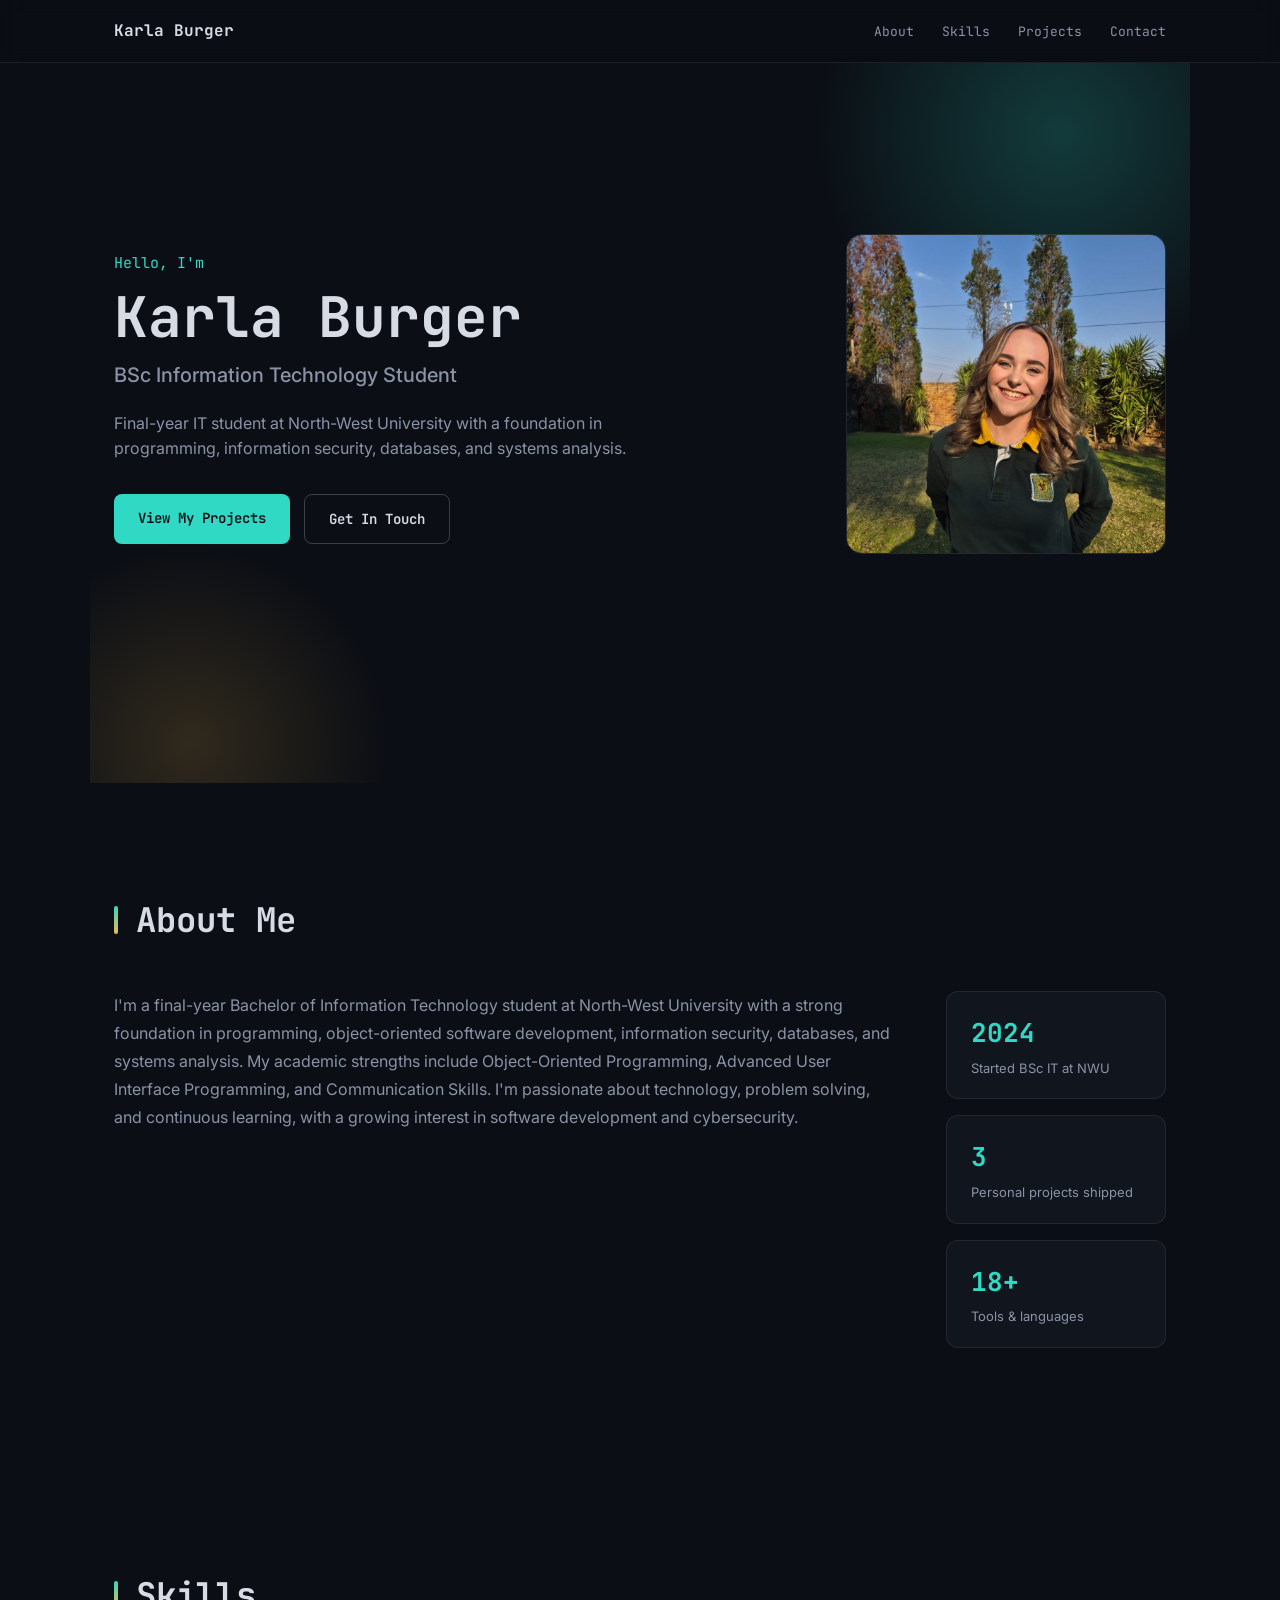
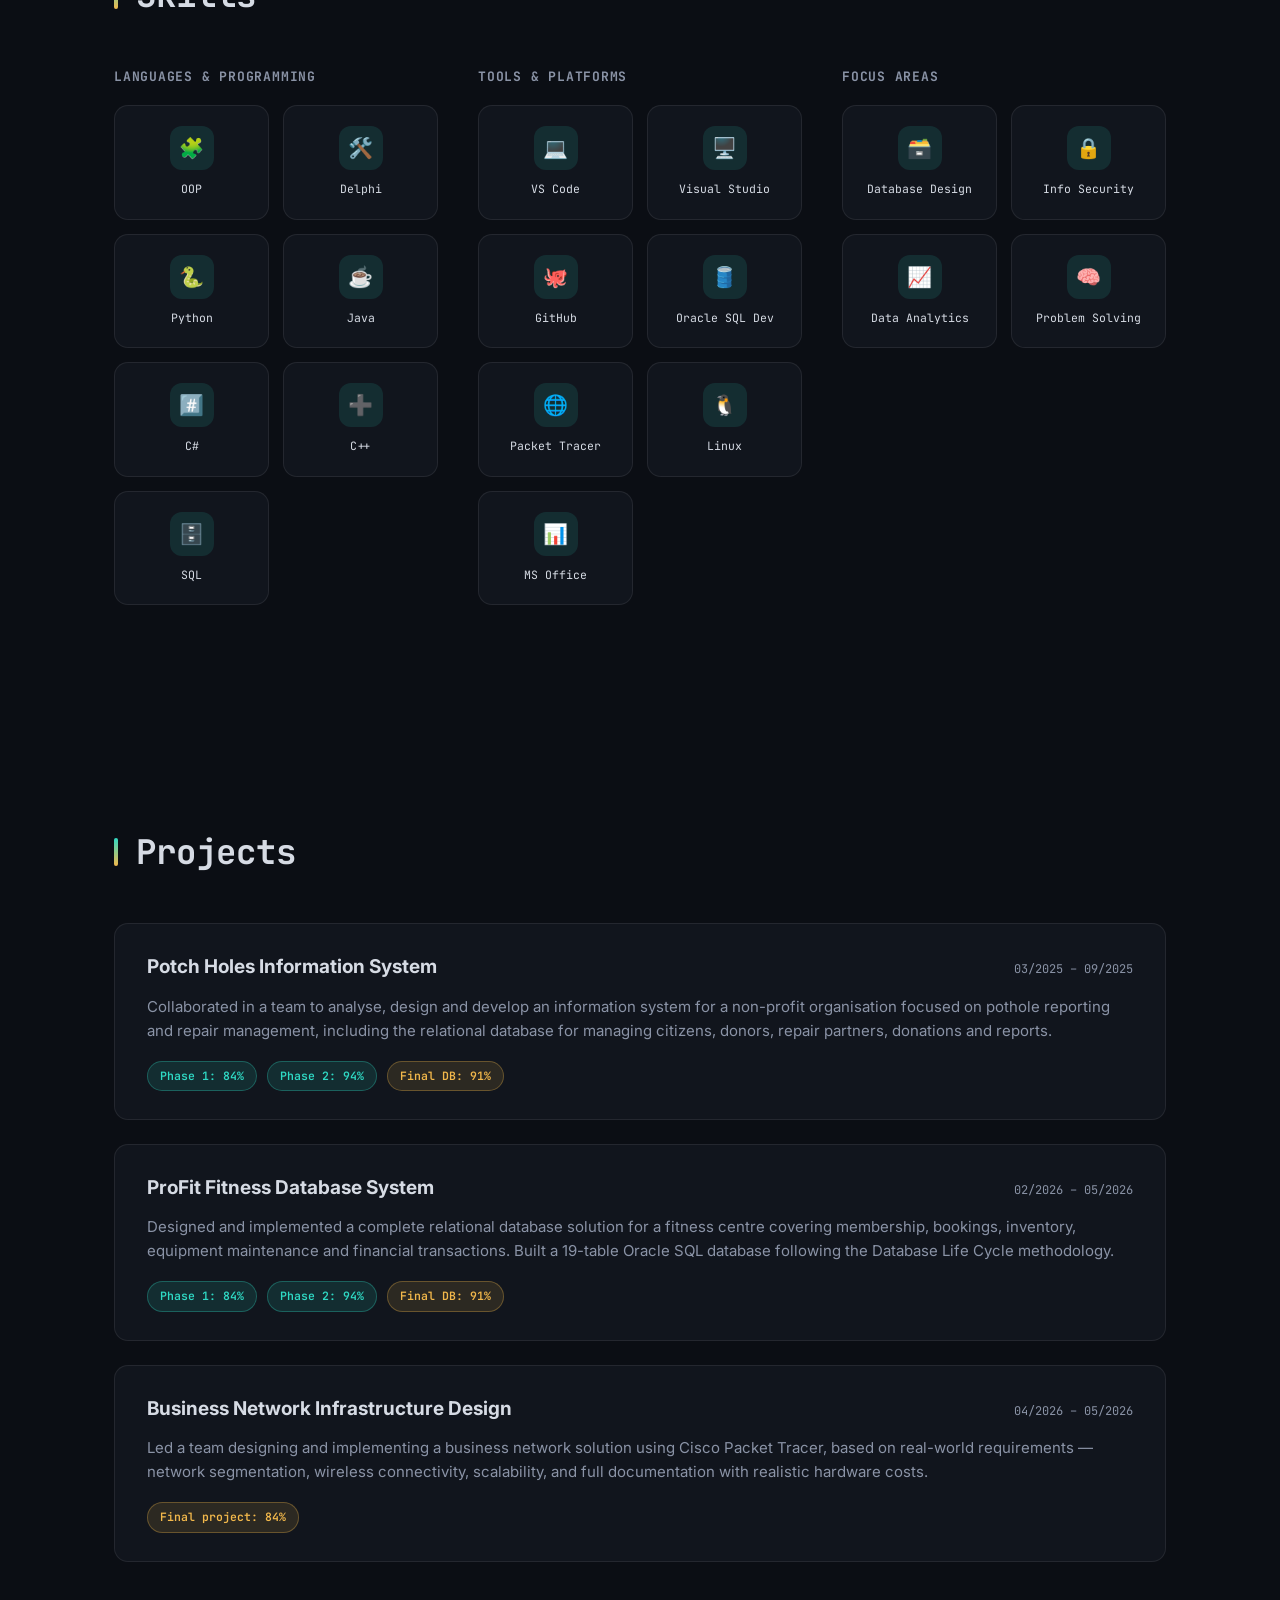
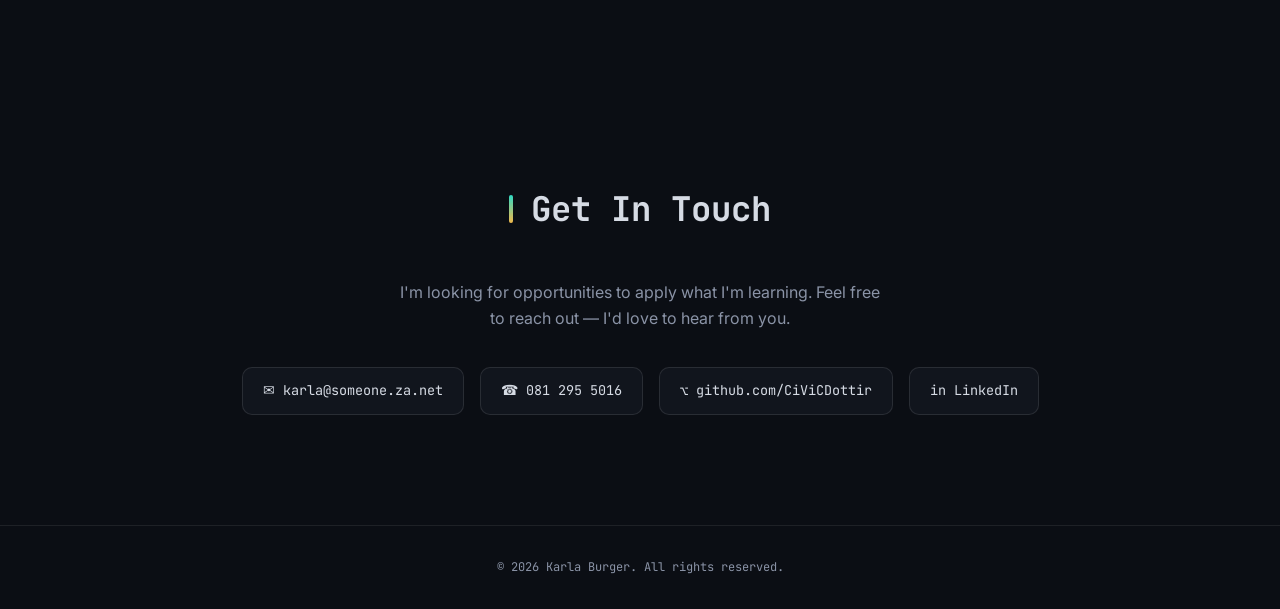
==== index.html @ d63e53da "Initial commit: portfolio structure, styling, and content" ====
<!DOCTYPE html>
<html lang="en">
<head>
  <meta charset="UTF-8">
  <meta name="viewport" content="width=device-width, initial-scale=1.0">
  <title>Karla Burger — Portfolio</title>
  <link rel="stylesheet" href="style.css">
</head>
<body>

  <header>
  <nav>
    <div class="logo">Karla Burger</div>
    <ul class="nav-links">
      <li><a href="#about">About</a></li>
      <li><a href="#skills">Skills</a></li>
      <li><a href="#projects">Projects</a></li>
      <li><a href="#contact">Contact</a></li>
    </ul>
  </nav>
</header>
<section id="hero">
  <div class="hero-content">
    <p class="greeting">Hello, I'm</p>
    <h1>Karla Burger</h1>
    <h2>BSc Information Technology Student</h2>
    <p class="hero-bio">
      Final-year IT student at North-West University with a foundation in
      programming, information security, databases, and systems analysis.
    </p>
    <div class="hero-buttons">
      <a href="#projects" class="btn btn-primary">View My Projects</a>
      <a href="#contact" class="btn btn-secondary">Get In Touch</a>
    </div>
  </div>
  <div class="hero-image">
    <img src="assets/karla.jpg" alt="Portrait of Karla Burger">
  </div>
</section>

<section id="about">
  <h2 class="section-title reveal">About Me</h2>

  <div class="about-content reveal">
    <p class="about-text">
      I'm a final-year Bachelor of Information Technology student at
      North-West University with a strong foundation in programming,
      object-oriented software development, information security,
      databases, and systems analysis. My academic strengths include
      Object-Oriented Programming, Advanced User Interface Programming,
      and Communication Skills. I'm passionate about technology,
      problem solving, and continuous learning, with a growing interest
      in software development and cybersecurity.
    </p>

    <div class="about-stats">
      <div class="stat-card">
        <h3>2024</h3>
        <p>Started BSc IT at NWU</p>
      </div>
      <div class="stat-card">
        <h3>3</h3>
        <p>Personal projects shipped</p>
      </div>
      <div class="stat-card">
        <h3>18+</h3>
        <p>Tools &amp; languages</p>
      </div>
    </div>
  </div>
</section>

<section id="skills">
  <h2 class="section-title reveal">Skills</h2>

  <div class="skills-grid reveal">
    <div class="skill-category">
      <h3>Languages &amp; Programming</h3>
      <ul class="skill-list">
        <li class="skill-item"><span class="skill-icon">🧩</span><span class="skill-name">OOP</span></li>
        <li class="skill-item"><span class="skill-icon">🛠️</span><span class="skill-name">Delphi</span></li>
        <li class="skill-item"><span class="skill-icon">🐍</span><span class="skill-name">Python</span></li>
        <li class="skill-item"><span class="skill-icon">☕</span><span class="skill-name">Java</span></li>
        <li class="skill-item"><span class="skill-icon">#️⃣</span><span class="skill-name">C#</span></li>
        <li class="skill-item"><span class="skill-icon">➕</span><span class="skill-name">C++</span></li>
        <li class="skill-item"><span class="skill-icon">🗄️</span><span class="skill-name">SQL</span></li>
      </ul>
    </div>

    <div class="skill-category">
      <h3>Tools &amp; Platforms</h3>
      <ul class="skill-list">
        <li class="skill-item"><span class="skill-icon">💻</span><span class="skill-name">VS Code</span></li>
        <li class="skill-item"><span class="skill-icon">🖥️</span><span class="skill-name">Visual Studio</span></li>
        <li class="skill-item"><span class="skill-icon">🐙</span><span class="skill-name">GitHub</span></li>
        <li class="skill-item"><span class="skill-icon">🛢️</span><span class="skill-name">Oracle SQL Dev</span></li>
        <li class="skill-item"><span class="skill-icon">🌐</span><span class="skill-name">Packet Tracer</span></li>
        <li class="skill-item"><span class="skill-icon">🐧</span><span class="skill-name">Linux</span></li>
        <li class="skill-item"><span class="skill-icon">📊</span><span class="skill-name">MS Office</span></li>
      </ul>
    </div>

    <div class="skill-category">
      <h3>Focus Areas</h3>
      <ul class="skill-list">
        <li class="skill-item"><span class="skill-icon">🗃️</span><span class="skill-name">Database Design</span></li>
        <li class="skill-item"><span class="skill-icon">🔒</span><span class="skill-name">Info Security</span></li>
        <li class="skill-item"><span class="skill-icon">📈</span><span class="skill-name">Data Analytics</span></li>
        <li class="skill-item"><span class="skill-icon">🧠</span><span class="skill-name">Problem Solving</span></li>
      </ul>
    </div>
  </div>
</section>

<section id="projects">
  <h2 class="section-title reveal">Projects</h2>

  <div class="projects-grid">

    <div class="project-card reveal">
      <div class="project-header">
        <h3>Potch Holes Information System</h3>
        <span class="project-dates">03/2025 – 09/2025</span>
      </div>
      <p class="project-desc">
        Collaborated in a team to analyse, design and develop an information
        system for a non-profit organisation focused on pothole reporting
        and repair management, including the relational database for
        managing citizens, donors, repair partners, donations and reports.
      </p>
      <div class="project-badges">
        <span class="badge">Phase 1: 84%</span>
        <span class="badge">Phase 2: 94%</span>
        <span class="badge badge-highlight">Final DB: 91%</span>
      </div>
    </div>

    <div class="project-card reveal">
      <div class="project-header">
        <h3>ProFit Fitness Database System</h3>
        <span class="project-dates">02/2026 – 05/2026</span>
      </div>
      <p class="project-desc">
        Designed and implemented a complete relational database solution
        for a fitness centre covering membership, bookings, inventory,
        equipment maintenance and financial transactions. Built a 19-table
        Oracle SQL database following the Database Life Cycle methodology.
      </p>
      <div class="project-badges">
        <span class="badge">Phase 1: 84%</span>
        <span class="badge">Phase 2: 94%</span>
        <span class="badge badge-highlight">Final DB: 91%</span>
      </div>
    </div>

    <div class="project-card reveal">
      <div class="project-header">
        <h3>Business Network Infrastructure Design</h3>
        <span class="project-dates">04/2026 – 05/2026</span>
      </div>
      <p class="project-desc">
        Led a team designing and implementing a business network solution
        using Cisco Packet Tracer, based on real-world requirements —
        network segmentation, wireless connectivity, scalability, and
        full documentation with realistic hardware costs.
      </p>
      <div class="project-badges">
        <span class="badge badge-highlight">Final project: 84%</span>
      </div>
    </div>

  </div>
</section>

<section id="contact">
  <h2 class="section-title reveal">Get In Touch</h2>

  <p class="contact-intro">
    I'm looking for opportunities to apply what I'm learning. Feel free to
    reach out — I'd love to hear from you.
  </p>

<div class="contact-links reveal">
  <a href="mailto:karla@someone.za.net" class="contact-link">
    ✉ karla@someone.za.net
  </a>
  <a href="tel:0812955016" class="contact-link">
    ☎ 081 295 5016
  </a>
  <a href="https://github.com/CiViCDottir" target="_blank" rel="noopener" class="contact-link">
    ⌥ github.com/CiViCDottir
  </a>
  <a href="https://www.linkedin.com/in/karla-l-burger" target="_blank" rel="noopener" class="contact-link">
    in LinkedIn
  </a>
</div>
</section>

<footer>
  <p>&copy; 2026 Karla Burger. All rights reserved.</p>
</footer>

<script src="script.js"></script>

</body>
</html>
---- style.css ----
/* ---- Google Fonts ---- */
@import url('https://fonts.googleapis.com/css2?family=JetBrains+Mono:wght@400;500;600;700&family=Inter:wght@400;500;600;700&display=swap');

/* ---- Reset ---- */
* {
  margin: 0;
  padding: 0;
  box-sizing: border-box;
}

/* ---- Design tokens (colors, fonts, spacing) ---- */
:root {
  --bg: #0B0E14;
  --bg-panel: #11151D;
  --text: #D6DBE4;
  --text-dim: #8A93A6;
  --teal: #2FD9C4;
  --amber: #F2B84B;

  --font-body: 'Inter', sans-serif;
  --font-mono: 'JetBrains Mono', monospace;

  --max-width: 1100px;
}

/* ---- Base ---- */
body {
  background: var(--bg);
  color: var(--text);
  font-family: var(--font-body);
  line-height: 1.6;
}

section {
  max-width: var(--max-width);
  margin: 0 auto;
  padding: 110px 24px;
}

.section-title {
  font-family: var(--font-mono);
  font-size: 34px;
  margin-bottom: 44px;
  color: var(--text);
  position: relative;
  padding-left: 22px;
}

.section-title::before {
  content: "";
  position: absolute;
  left: 0;
  top: 50%;
  transform: translateY(-50%);
  width: 4px;
  height: 28px;
  background: linear-gradient(180deg, var(--teal), var(--amber));
  border-radius: 4px;
}

/* ---- Header / Nav ---- */
header {
  position: sticky;
  top: 0;
  z-index: 100;
  background: rgba(11, 14, 20, 0.85);
  backdrop-filter: blur(8px);
  border-bottom: 1px solid rgba(255, 255, 255, 0.08);
}

nav {
  max-width: var(--max-width);
  margin: 0 auto;
  padding: 18px 24px;
  display: flex;
  justify-content: space-between;
  align-items: center;
}

.logo {
  font-family: var(--font-mono);
  font-weight: 700;
  font-size: 16px;
  color: var(--text);
}

.nav-links {
  display: flex;
  gap: 28px;
  list-style: none;
}

.nav-links a {
  font-family: var(--font-mono);
  font-size: 13px;
  text-decoration: none;
  color: var(--text-dim);
  transition: color 0.2s ease;
}

.nav-links a:hover {
  color: var(--teal);
}

/* ---- Hero ---- */
#hero {
  display: flex;
  align-items: center;
  justify-content: space-between;
  gap: 48px;
  min-height: 80vh;
  padding-top: 60px;
  position: relative;
  overflow: hidden;
}

#hero::before {
  content: "";
  position: absolute;
  width: 500px;
  height: 500px;
  background: radial-gradient(circle, rgba(47, 217, 196, 0.22), transparent 70%);
  top: -180px;
  right: -120px;
  z-index: 0;
  pointer-events: none;
}

#hero::after {
  content: "";
  position: absolute;
  width: 400px;
  height: 400px;
  background: radial-gradient(circle, rgba(242, 184, 75, 0.16), transparent 70%);
  bottom: -160px;
  left: -100px;
  z-index: 0;
  pointer-events: none;
}

.hero-content,
.hero-image {
  position: relative;
  z-index: 1;
}

.hero-content {
  flex: 1;
  max-width: 560px;
}

.greeting {
  font-family: var(--font-mono);
  color: var(--teal);
  font-size: 15px;
  margin-bottom: 12px;
}

#hero h1 {
  font-family: var(--font-mono);
  font-size: clamp(36px, 5vw, 56px);
  font-weight: 700;
  color: var(--text);
  line-height: 1.1;
  margin-bottom: 10px;
}

#hero h2 {
  font-size: 20px;
  font-weight: 500;
  color: var(--text-dim);
  margin-bottom: 20px;
}

.hero-bio {
  color: var(--text-dim);
  margin-bottom: 32px;
  font-size: 16px;
}

.hero-buttons {
  display: flex;
  gap: 14px;
  flex-wrap: wrap;
}

.btn {
  font-family: var(--font-mono);
  font-size: 14px;
  font-weight: 600;
  text-decoration: none;
  padding: 13px 24px;
  border-radius: 8px;
  transition: transform 0.2s ease, box-shadow 0.2s ease;
  display: inline-block;
}

.btn-primary {
  background: var(--teal);
  color: var(--bg);
}

.btn-primary:hover {
  transform: translateY(-3px);
  box-shadow: 0 10px 24px rgba(47, 217, 196, 0.35);
}

.btn-secondary {
  background: transparent;
  color: var(--text);
  border: 1px solid rgba(255, 255, 255, 0.2);
}

.btn-secondary:hover {
  transform: translateY(-3px);
  border-color: var(--teal);
  color: var(--teal);
}

.hero-image {
  flex-shrink: 0;
}

.hero-image img {
  width: 320px;
  height: 320px;
  object-fit: cover;
  border-radius: 16px;
  border: 1px solid rgba(255, 255, 255, 0.1);
}

/* ---- About ---- */
.about-content {
  display: flex;
  gap: 56px;
  align-items: flex-start;
  flex-wrap: wrap;
}

.about-text {
  flex: 1;
  min-width: 280px;
  color: var(--text-dim);
  font-size: 16px;
  line-height: 1.75;
}

.about-stats {
  display: flex;
  flex-direction: column;
  gap: 16px;
  min-width: 220px;
}

.stat-card {
  background: var(--bg-panel);
  border: 1px solid rgba(255, 255, 255, 0.08);
  border-radius: 12px;
  padding: 20px 24px;
  transition: border-color 0.2s ease, transform 0.2s ease;
}

.stat-card:hover {
  border-color: var(--teal);
  transform: translateY(-2px);
}

.stat-card h3 {
  font-family: var(--font-mono);
  font-size: 26px;
  color: var(--teal);
  margin-bottom: 4px;
}

.stat-card p {
  font-size: 13px;
  color: var(--text-dim);
}

/* ---- Skills ---- */
.skills-grid {
  display: grid;
  grid-template-columns: repeat(3, 1fr);
  gap: 40px;
}

.skill-category h3 {
  font-family: var(--font-mono);
  font-size: 13px;
  text-transform: uppercase;
  letter-spacing: 0.06em;
  color: var(--text-dim);
  margin-bottom: 18px;
}

.skill-list {
  list-style: none;
  display: grid;
  grid-template-columns: repeat(auto-fill, minmax(100px, 1fr));
  gap: 14px;
}

.skill-item {
  display: flex;
  flex-direction: column;
  align-items: center;
  gap: 10px;
  background: var(--bg-panel);
  border: 1px solid rgba(255, 255, 255, 0.08);
  border-radius: 14px;
  padding: 20px 10px;
  text-align: center;
  transition: transform 0.2s ease, border-color 0.2s ease, box-shadow 0.2s ease;
}

.skill-item:hover {
  transform: translateY(-4px);
  border-color: var(--teal);
  box-shadow: 0 14px 30px -14px rgba(47, 217, 196, 0.35);
}

.skill-icon {
  width: 44px;
  height: 44px;
  border-radius: 12px;
  display: flex;
  align-items: center;
  justify-content: center;
  font-size: 20px;
  background: rgba(47, 217, 196, 0.12);
}

.skill-name {
  font-family: var(--font-mono);
  font-size: 11.5px;
  color: var(--text);
}

/* ---- Projects ---- */
.projects-grid {
  display: flex;
  flex-direction: column;
  gap: 24px;
}

.project-card {
  background: var(--bg-panel);
  border: 1px solid rgba(255, 255, 255, 0.08);
  border-radius: 14px;
  padding: 28px 32px;
  transition: border-color 0.2s ease, transform 0.2s ease;
}

.project-card:hover {
  border-color: var(--teal);
  transform: translateY(-3px);
}

.project-header {
  display: flex;
  justify-content: space-between;
  align-items: baseline;
  flex-wrap: wrap;
  gap: 8px;
  margin-bottom: 12px;
}

.project-header h3 {
  font-size: 19px;
  color: var(--text);
}

.project-dates {
  font-family: var(--font-mono);
  font-size: 12px;
  color: var(--text-dim);
}

.project-desc {
  color: var(--text-dim);
  font-size: 15px;
  margin-bottom: 18px;
}

.project-badges {
  display: flex;
  gap: 10px;
  flex-wrap: wrap;
}

.badge {
  font-family: var(--font-mono);
  font-size: 11.5px;
  font-weight: 600;
  padding: 5px 12px;
  border-radius: 20px;
  background: rgba(47, 217, 196, 0.12);
  color: var(--teal);
  border: 1px solid rgba(47, 217, 196, 0.3);
}

.badge-highlight {
  background: rgba(242, 184, 75, 0.12);
  color: var(--amber);
  border-color: rgba(242, 184, 75, 0.3);
}

/* ---- Contact ---- */
#contact {
  text-align: center;
}

#contact .section-title {
  display: inline-block;
}

.contact-intro {
  color: var(--text-dim);
  max-width: 480px;
  margin: 0 auto 36px;
  font-size: 16px;
}

.contact-links {
  display: flex;
  justify-content: center;
  gap: 16px;
  flex-wrap: wrap;
}

.contact-link {
  font-family: var(--font-mono);
  font-size: 13.5px;
  text-decoration: none;
  color: var(--text);
  background: var(--bg-panel);
  border: 1px solid rgba(255, 255, 255, 0.1);
  padding: 12px 20px;
  border-radius: 10px;
  transition: border-color 0.2s ease, transform 0.2s ease, color 0.2s ease;
}

.contact-link:hover {
  border-color: var(--teal);
  color: var(--teal);
  transform: translateY(-2px);
}

/* ---- Footer ---- */
footer {
  text-align: center;
  padding: 32px 24px;
  border-top: 1px solid rgba(255, 255, 255, 0.08);
  font-family: var(--font-mono);
  font-size: 12px;
  color: var(--text-dim);
}

/* ---- Scroll reveal ---- */
.reveal {
  opacity: 0;
  transform: translateY(24px);
  transition: opacity 0.6s ease, transform 0.6s ease;
}

.reveal.visible {
  opacity: 1;
  transform: translateY(0);
}

/* ---- Mobile responsiveness ---- */
@media (max-width: 768px) {

  nav {
    flex-direction: column;
    gap: 14px;
    padding: 16px;
  }

  .nav-links {
    gap: 18px;
  }

  #hero {
    flex-direction: column-reverse;
    text-align: center;
    min-height: auto;
    padding-top: 40px;
    padding-bottom: 40px;
  }

  .hero-content {
    max-width: 100%;
  }

  .hero-buttons {
    justify-content: center;
  }

  .hero-image img {
    width: 220px;
    height: 220px;
  }

  .about-content {
    flex-direction: column;
  }

  .about-stats {
    flex-direction: row;
    flex-wrap: wrap;
  }

  .stat-card {
    flex: 1;
    min-width: 140px;
  }

  .skills-grid {
    grid-template-columns: 1fr;
    gap: 28px;
  }

  .project-card {
    padding: 22px 20px;
  }

  section {
    padding: 56px 20px;
  }
}
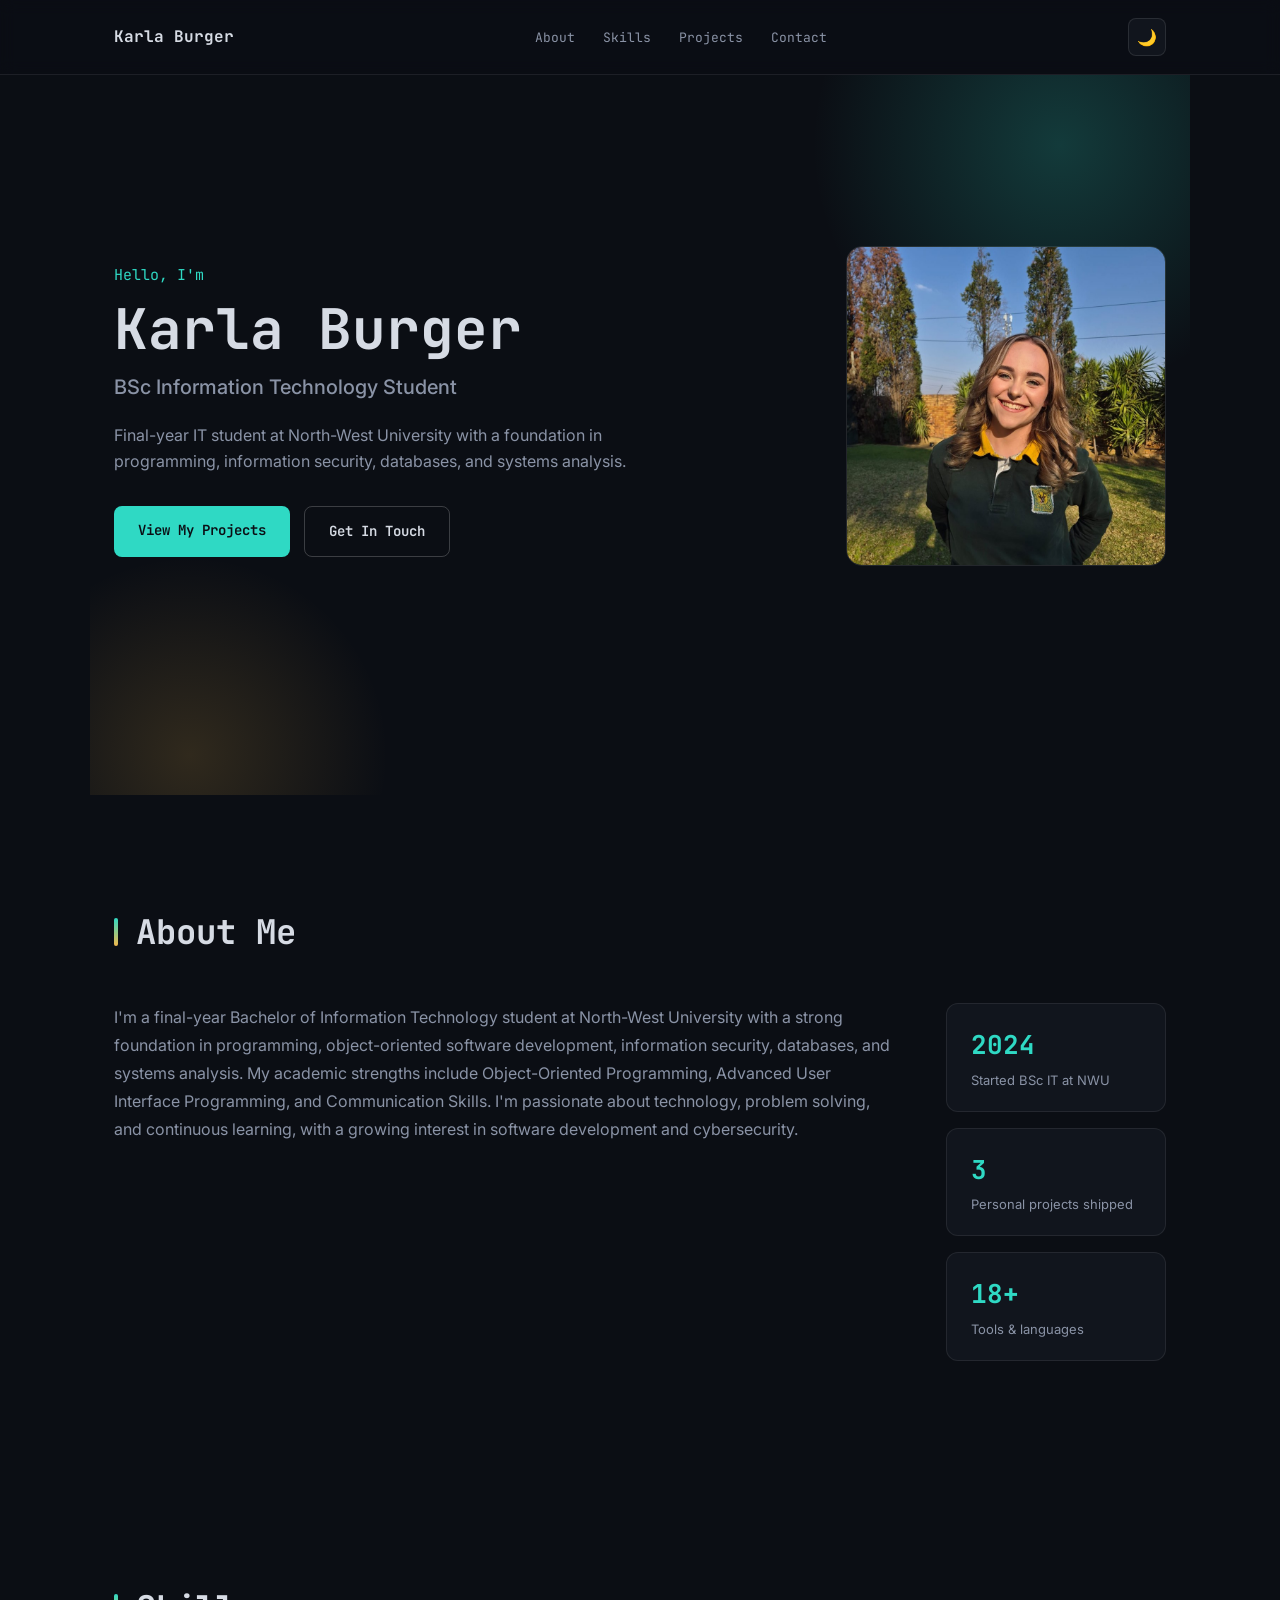
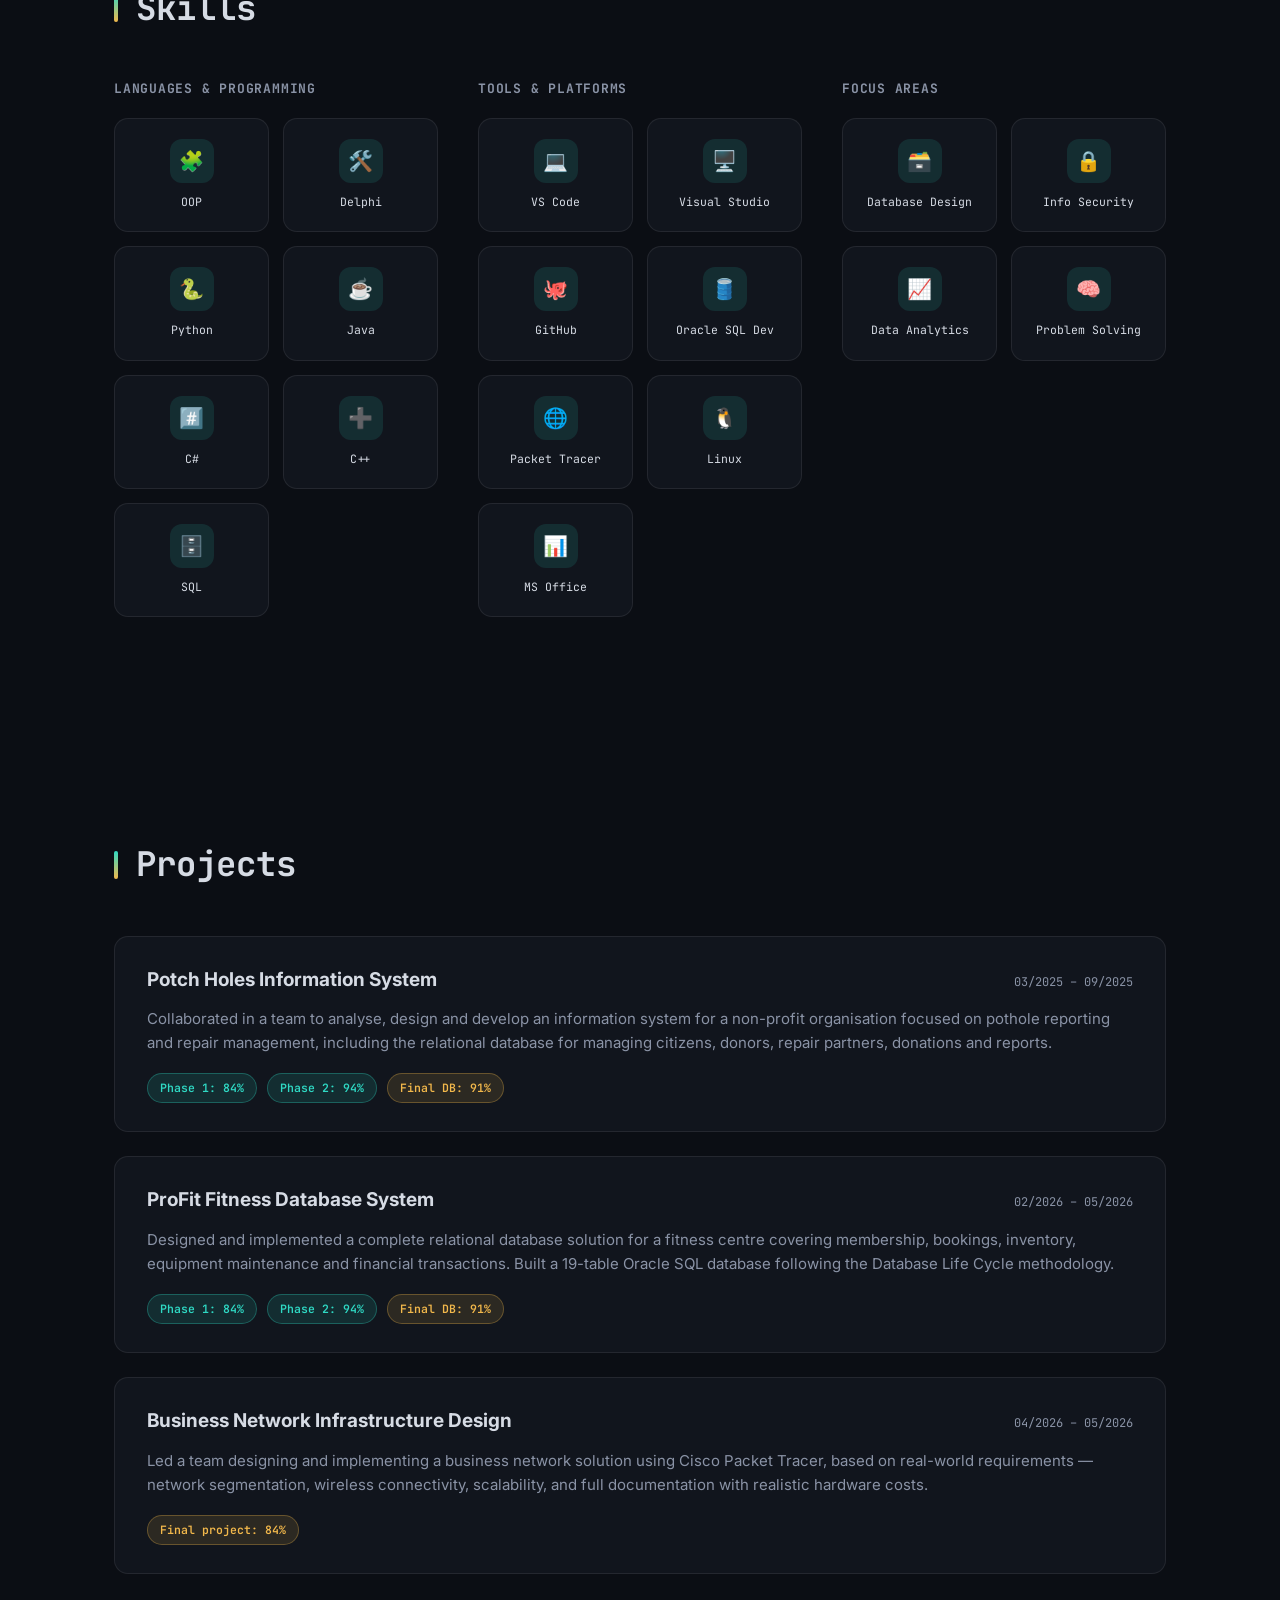
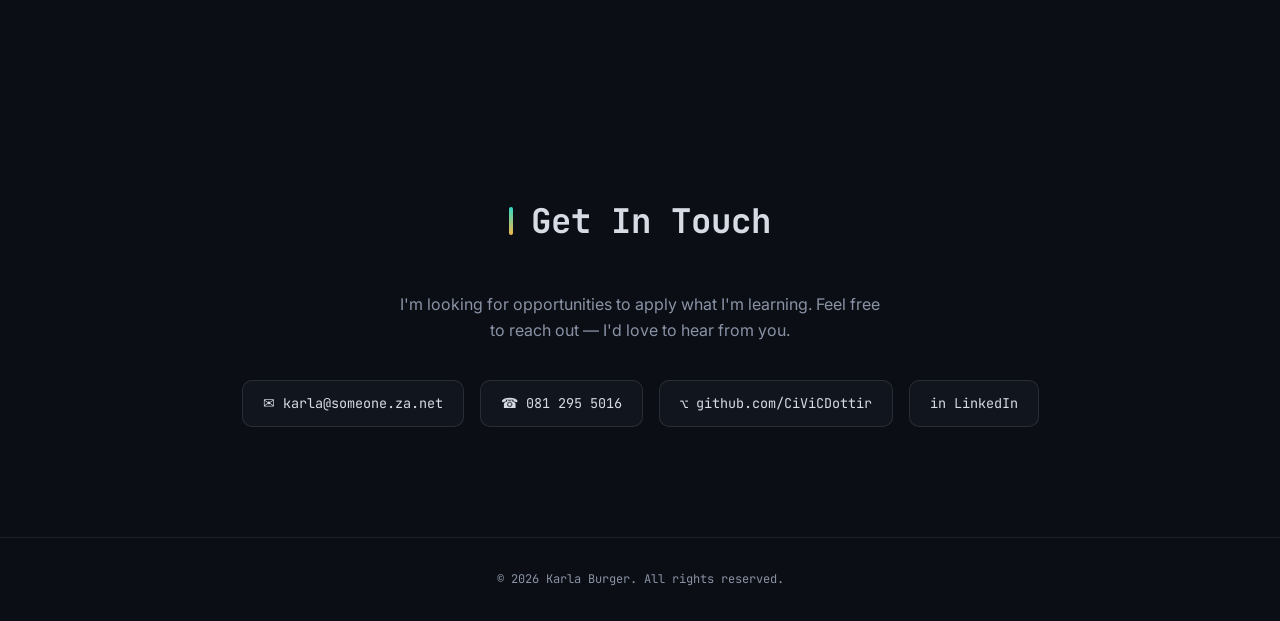
==== commit 47830551: "Add light/dark mode toggle" ====
--- a/index.html
+++ b/index.html
@@ -9,7 +9,7 @@
 <body>
 
   <header>
-  <nav>
+<nav>
     <div class="logo">Karla Burger</div>
     <ul class="nav-links">
       <li><a href="#about">About</a></li>
@@ -17,7 +17,9 @@
       <li><a href="#projects">Projects</a></li>
       <li><a href="#contact">Contact</a></li>
     </ul>
+    <button id="themeToggle" aria-label="Toggle light/dark mode">🌙</button>
   </nav>
+  
 </header>
 <section id="hero">
   <div class="hero-content">
--- a/style.css
+++ b/style.css
@@ -21,6 +21,15 @@
   --font-mono: 'JetBrains Mono', monospace;
 
   --max-width: 1100px;
+}
+
+[data-theme="light"] {
+  --bg: #FAFAF8;
+  --bg-panel: #F1F2EF;
+  --text: #10151C;
+  --text-dim: #5B6472;
+  --teal: #0E8C7F;
+  --amber: #B9791A;
 }
 
 /* ---- Base ---- */
@@ -102,6 +111,21 @@
   color: var(--teal);
 }
 
+#themeToggle {
+  background: var(--bg-panel);
+  border: 1px solid rgba(255, 255, 255, 0.1);
+  color: var(--text);
+  font-size: 16px;
+  width: 38px;
+  height: 38px;
+  border-radius: 8px;
+  cursor: pointer;
+  transition: border-color 0.2s ease, transform 0.2s ease;
+  display: flex;
+  align-items: center;
+  justify-content: center;
+}
+
 /* ---- Hero ---- */
 #hero {
   display: flex;
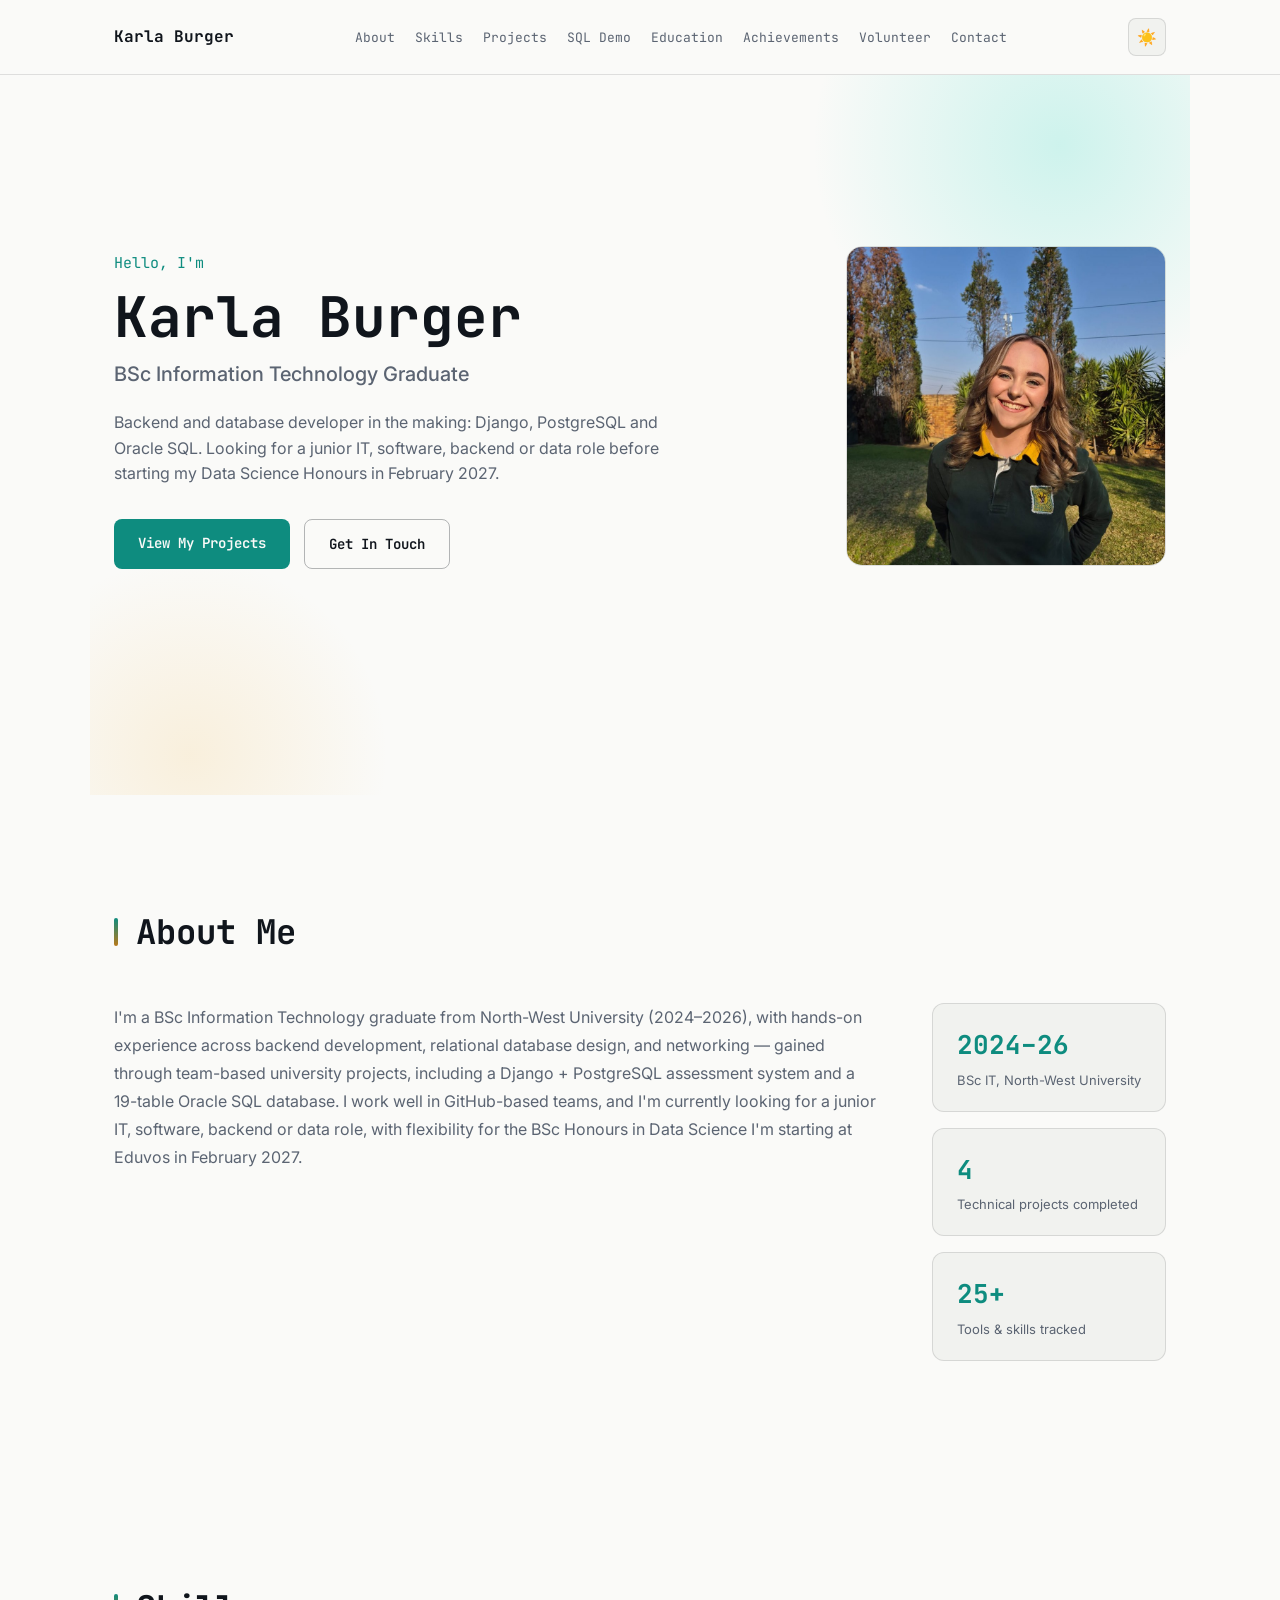
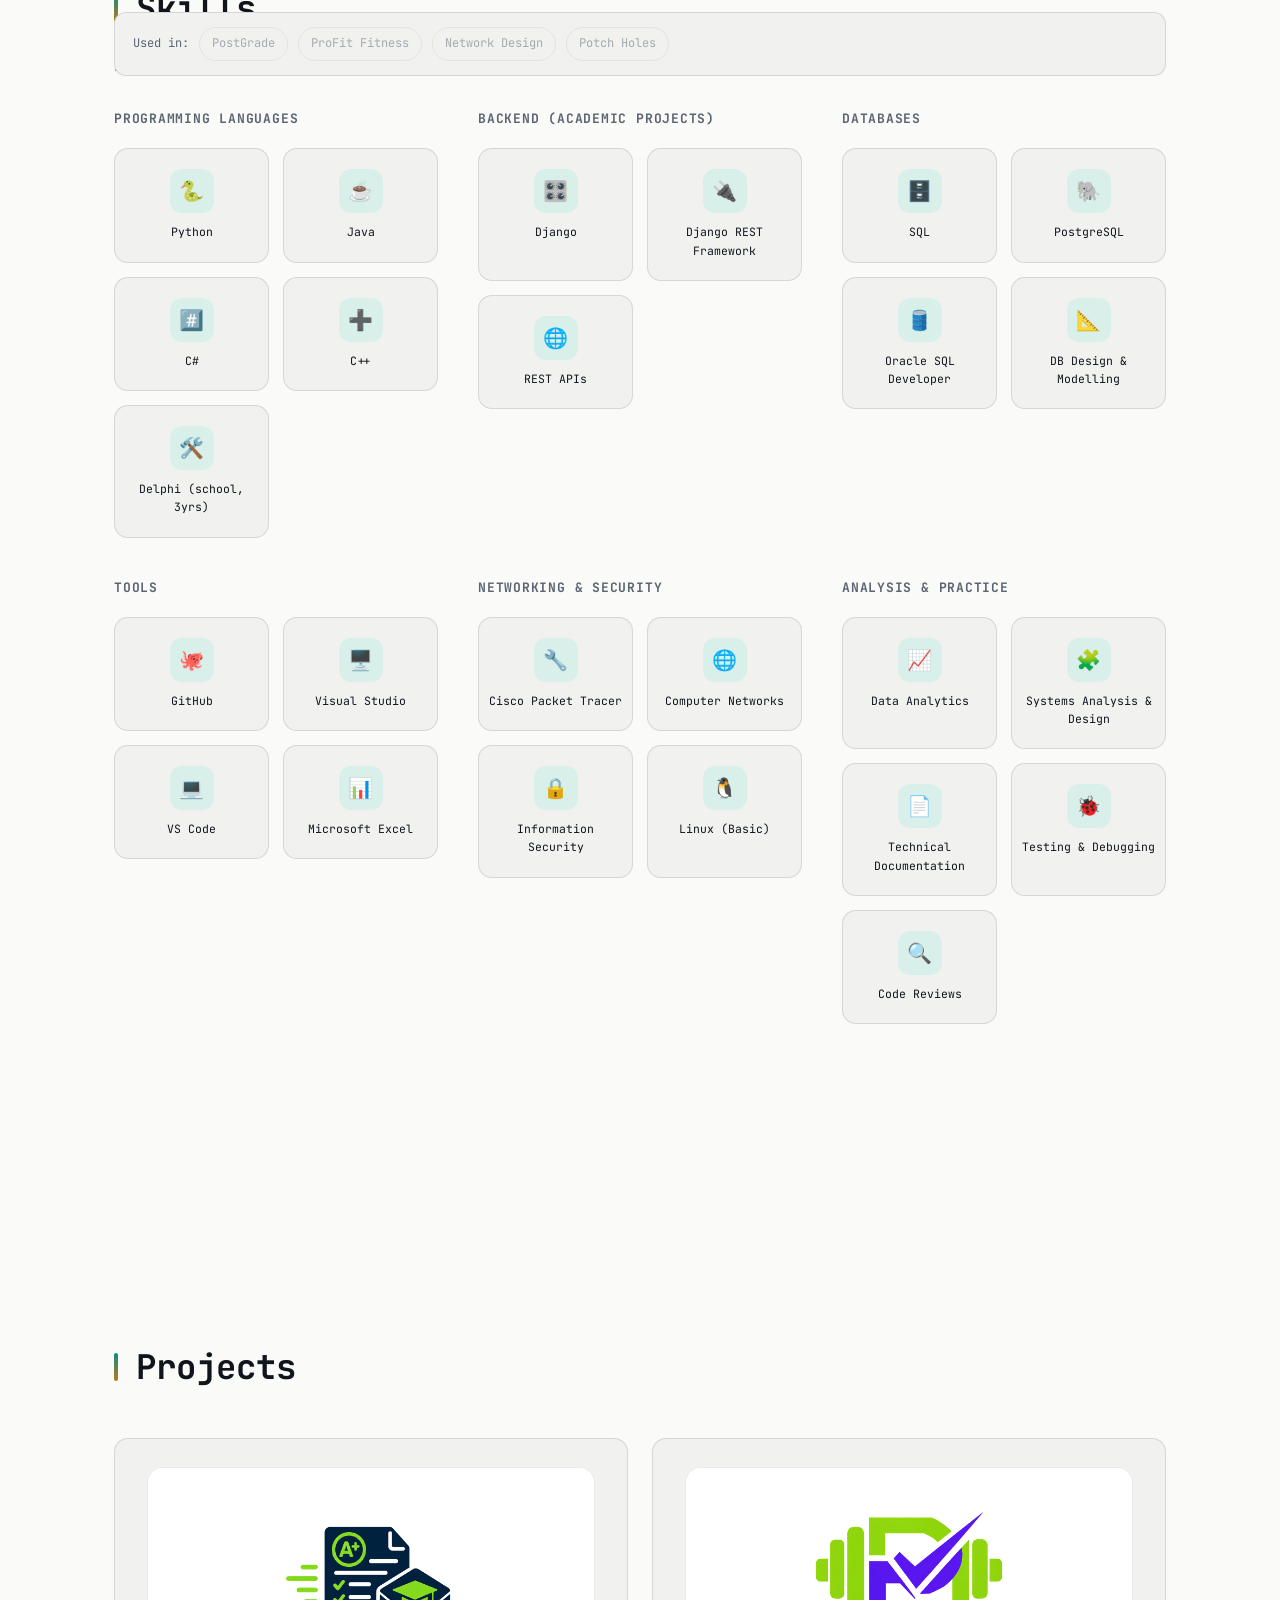
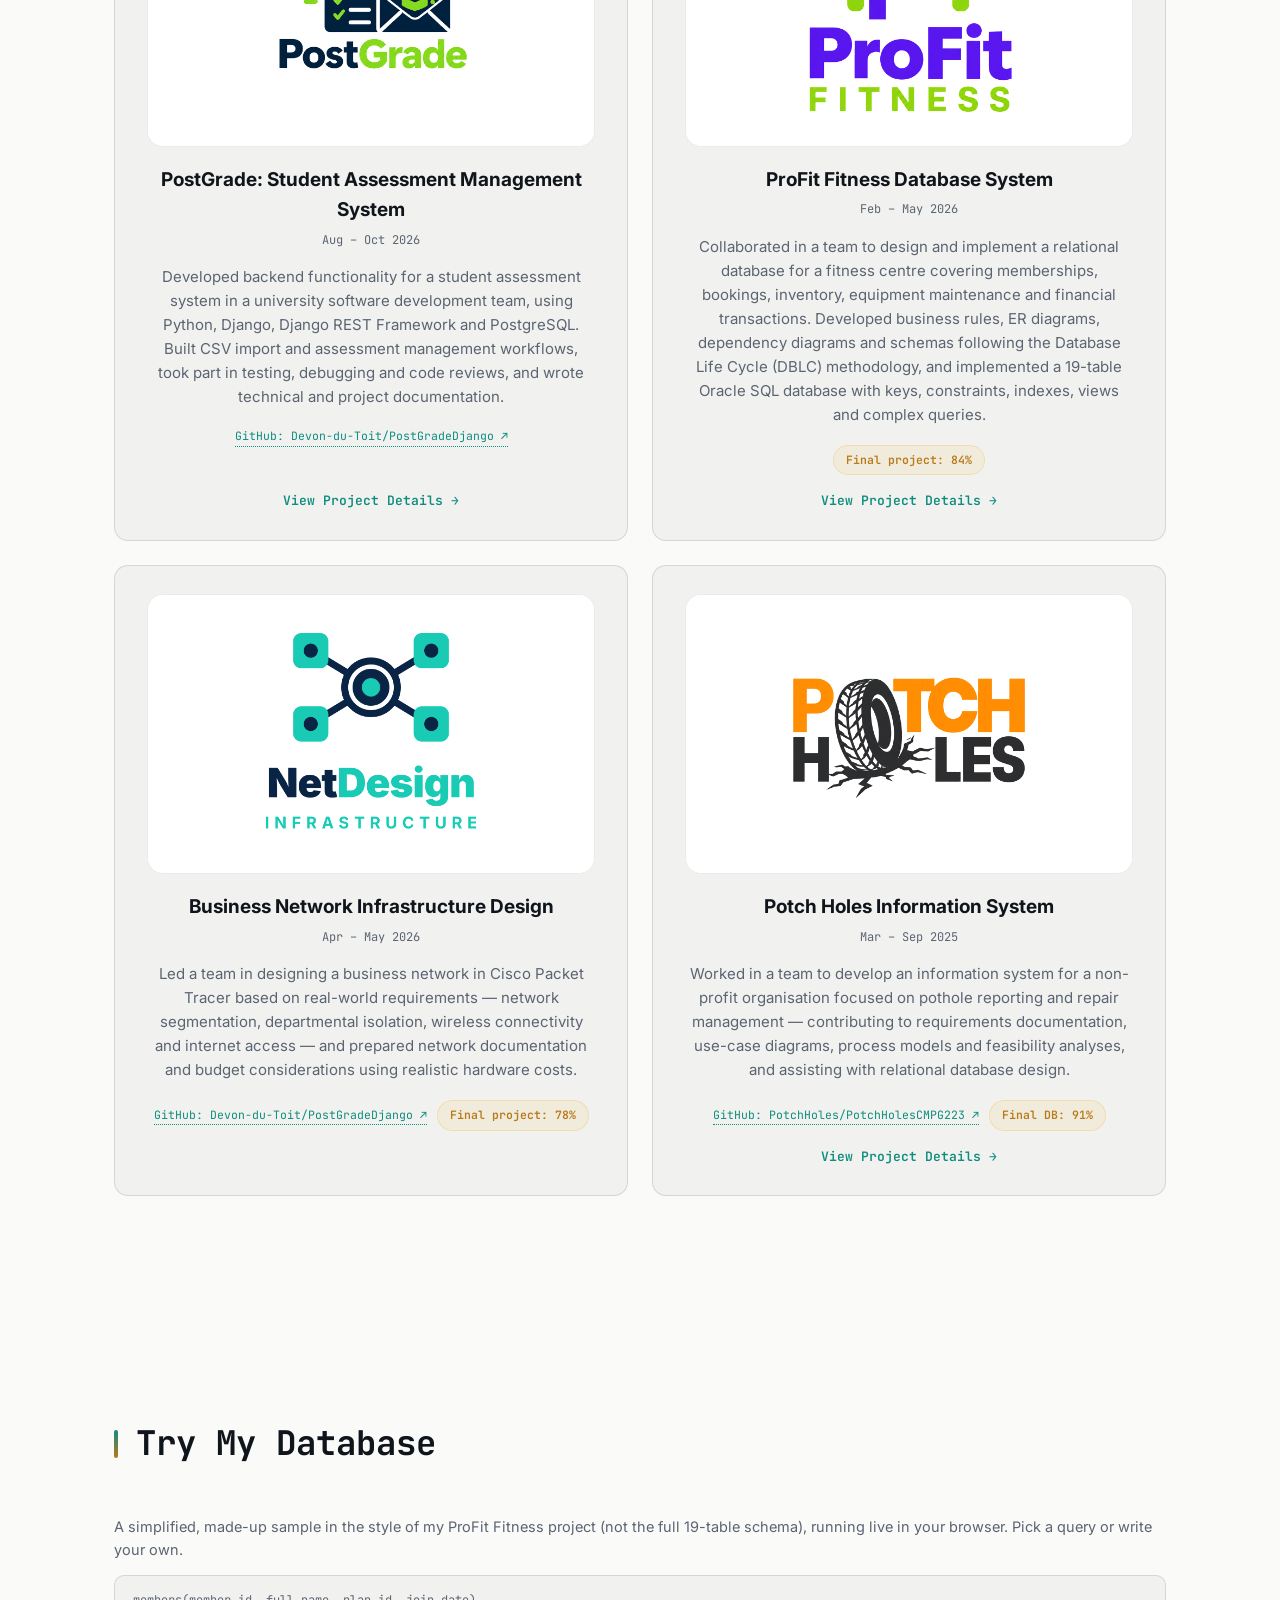
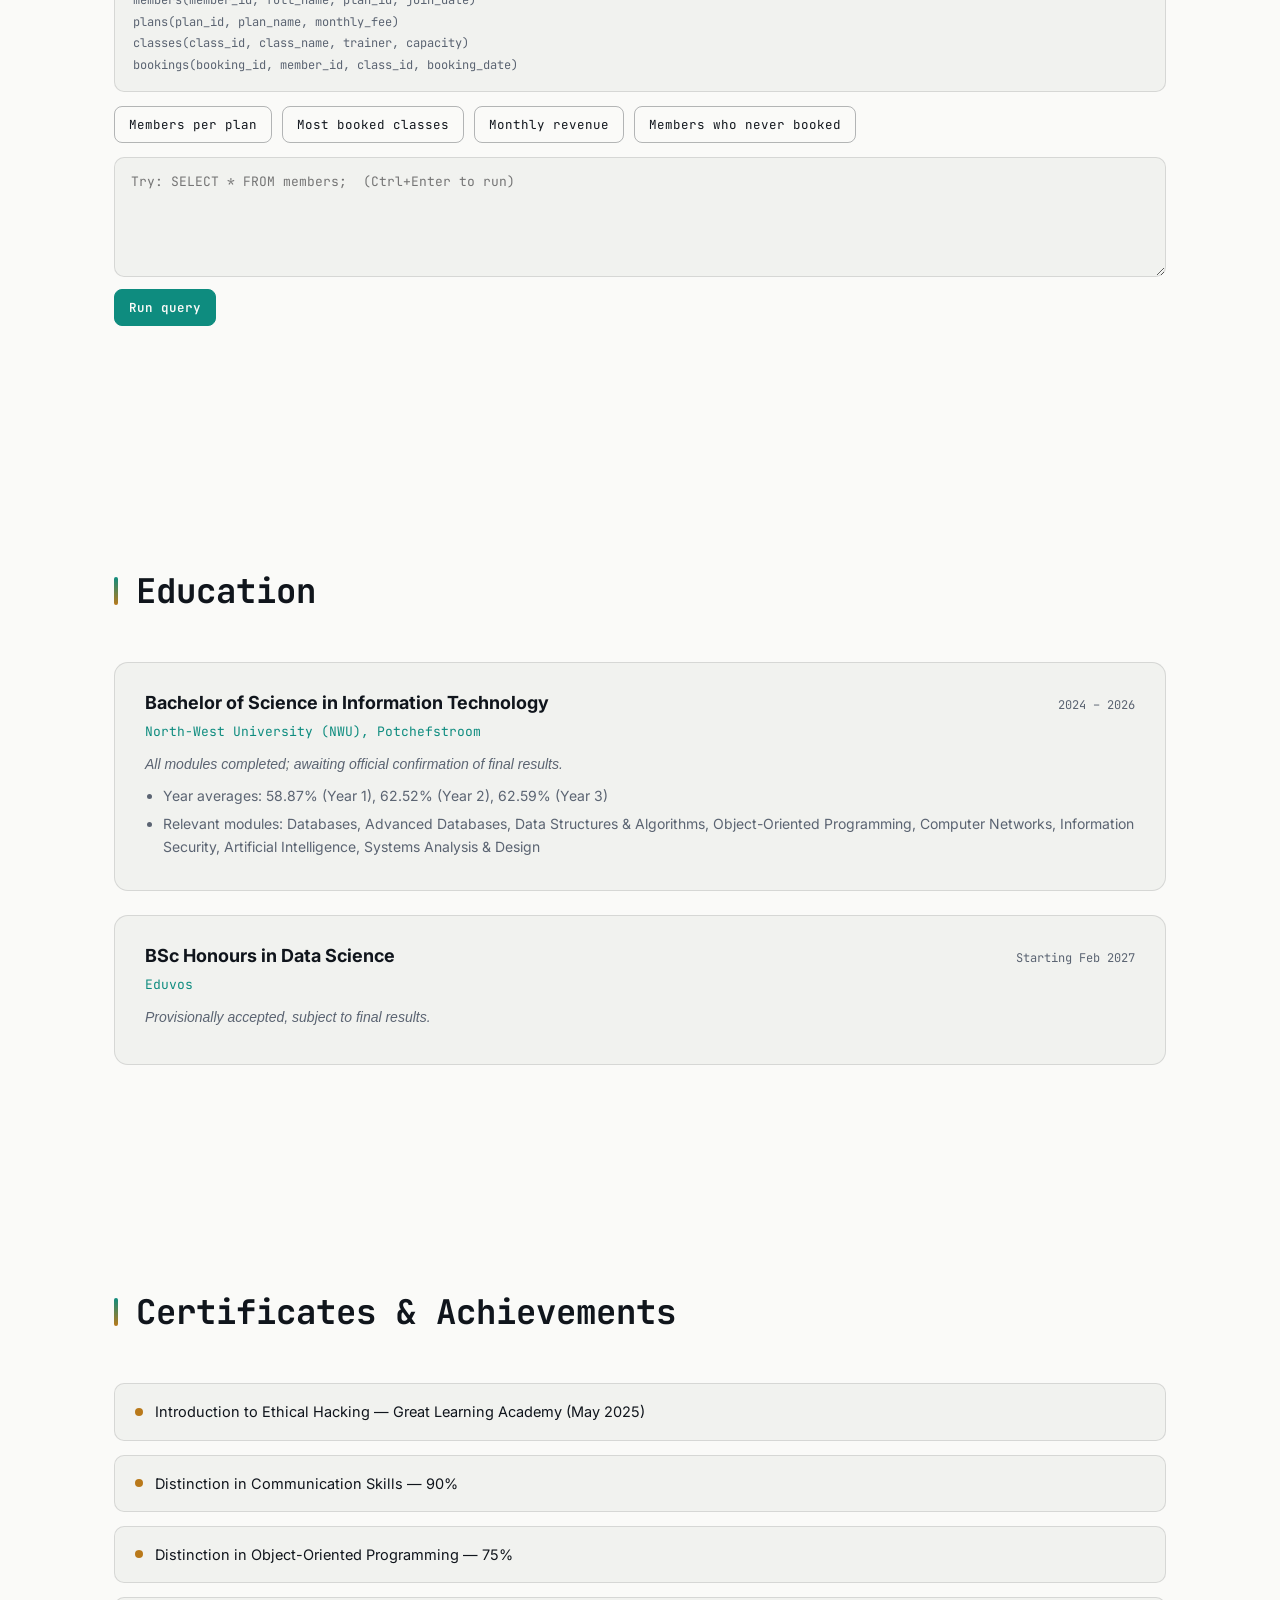
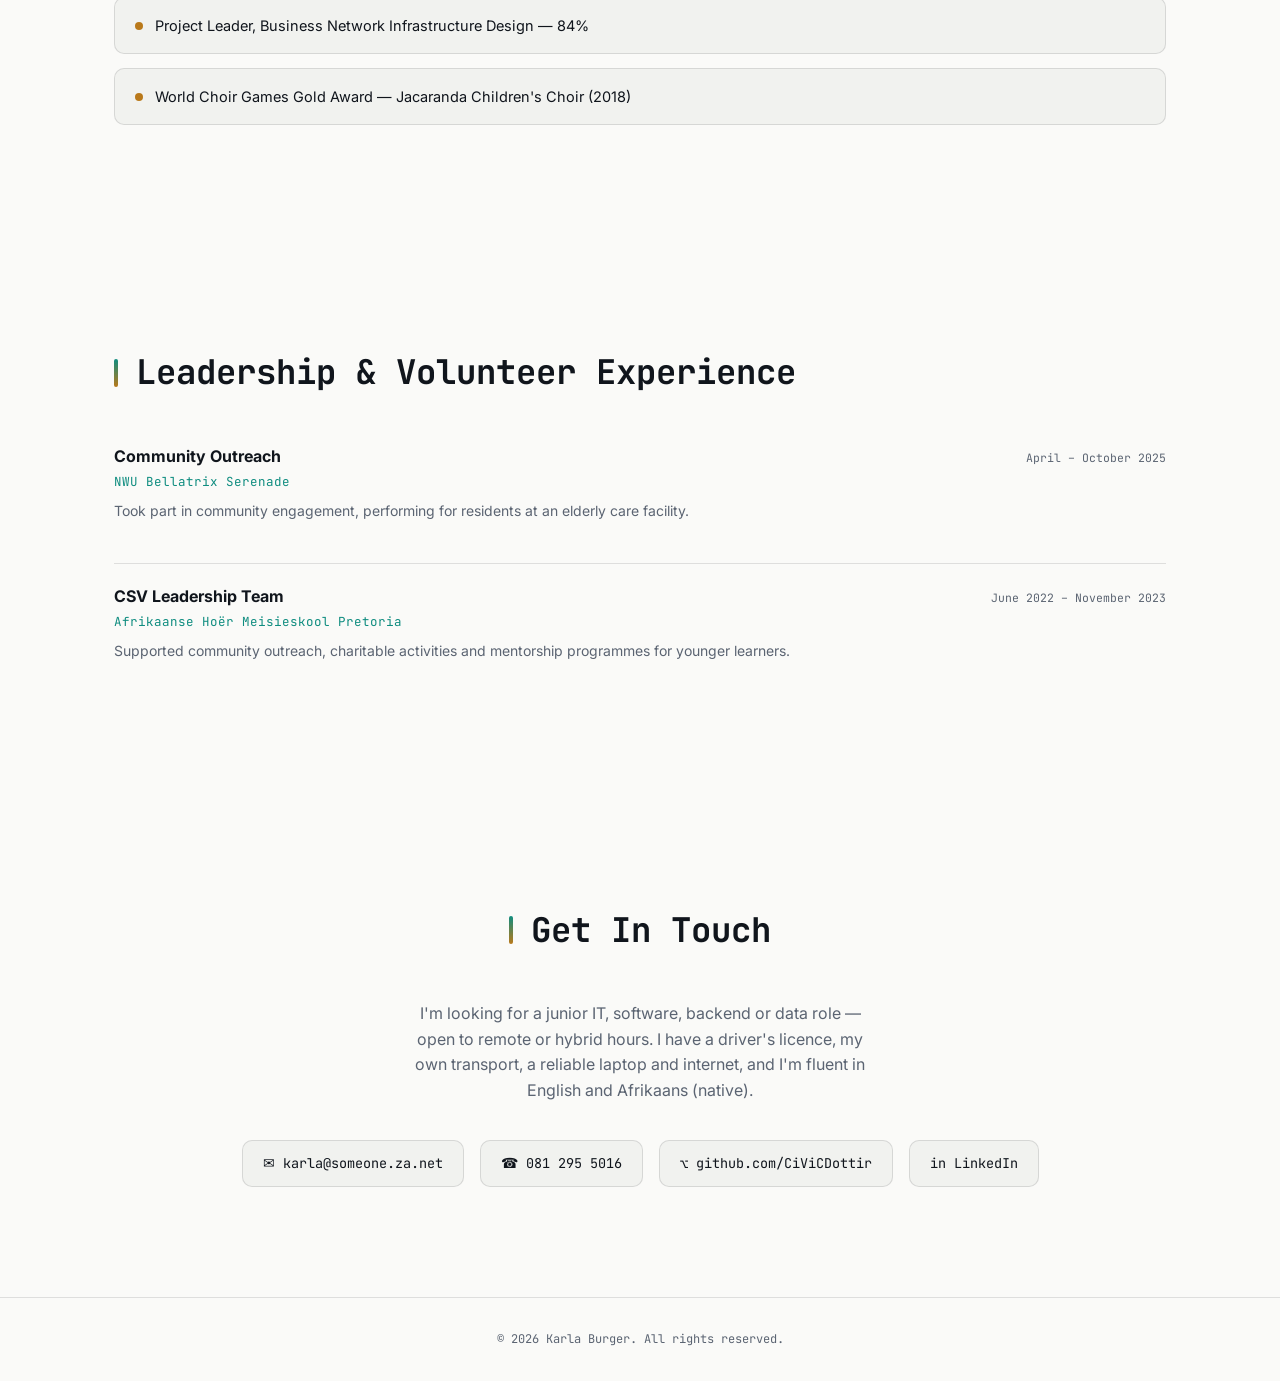
==== commit e447f32e: "Update project logos, add Network logo and PostGrade mark, add hover glow, update README" ====
--- a/index.html
+++ b/index.html
@@ -5,6 +5,7 @@
   <meta name="viewport" content="width=device-width, initial-scale=1.0">
   <title>Karla Burger — Portfolio</title>
   <link rel="stylesheet" href="style.css">
+  <script>document.documentElement.classList.add('js');</script>
 </head>
 <body>
 
@@ -15,7 +16,12 @@
       <li><a href="#about">About</a></li>
       <li><a href="#skills">Skills</a></li>
       <li><a href="#projects">Projects</a></li>
+      <li><a href="#playground">SQL Demo</a></li>
+      <li><a href="#education">Education</a></li>
+      <li><a href="#achievements">Achievements</a></li>
+      <li><a href="#volunteer">Volunteer</a></li>
       <li><a href="#contact">Contact</a></li>
+      
     </ul>
     <button id="themeToggle" aria-label="Toggle light/dark mode">🌙</button>
   </nav>
@@ -25,11 +31,12 @@
   <div class="hero-content">
     <p class="greeting">Hello, I'm</p>
     <h1>Karla Burger</h1>
-    <h2>BSc Information Technology Student</h2>
+    <h2>BSc Information Technology Graduate</h2>
     <p class="hero-bio">
-      Final-year IT student at North-West University with a foundation in
-      programming, information security, databases, and systems analysis.
-    </p>
+      Backend and database developer in the making: Django, PostgreSQL and
+      Oracle SQL. Looking for a junior IT, software, backend or data role
+      before starting my Data Science Honours in February 2027.
+</p>
     <div class="hero-buttons">
       <a href="#projects" class="btn btn-primary">View My Projects</a>
       <a href="#contact" class="btn btn-secondary">Get In Touch</a>
@@ -45,28 +52,28 @@
 
   <div class="about-content reveal">
     <p class="about-text">
-      I'm a final-year Bachelor of Information Technology student at
-      North-West University with a strong foundation in programming,
-      object-oriented software development, information security,
-      databases, and systems analysis. My academic strengths include
-      Object-Oriented Programming, Advanced User Interface Programming,
-      and Communication Skills. I'm passionate about technology,
-      problem solving, and continuous learning, with a growing interest
-      in software development and cybersecurity.
+      I'm a BSc Information Technology graduate from North-West University
+      (2024–2026), with hands-on experience across backend development,
+      relational database design, and networking — gained through
+      team-based university projects, including a Django + PostgreSQL
+      assessment system and a 19-table Oracle SQL database. I work well in
+      GitHub-based teams, and I'm currently looking for a junior IT,
+      software, backend or data role, with flexibility for the BSc Honours
+      in Data Science I'm starting at Eduvos in February 2027.
     </p>
 
     <div class="about-stats">
       <div class="stat-card">
-        <h3>2024</h3>
-        <p>Started BSc IT at NWU</p>
+        <h3>2024–26</h3>
+        <p>BSc IT, North-West University</p>
       </div>
       <div class="stat-card">
-        <h3>3</h3>
-        <p>Personal projects shipped</p>
+        <h3>4</h3>
+        <p>Technical projects completed</p>
       </div>
       <div class="stat-card">
-        <h3>18+</h3>
-        <p>Tools &amp; languages</p>
+        <h3>25+</h3>
+        <p>Tools &amp; skills tracked</p>
       </div>
     </div>
   </div>
@@ -74,43 +81,77 @@
 
 <section id="skills">
   <h2 class="section-title reveal">Skills</h2>
+  <p class="skills-hint reveal">Hover or tap a skill to see which projects used it.</p>
 
   <div class="skills-grid reveal">
     <div class="skill-category">
-      <h3>Languages &amp; Programming</h3>
-      <ul class="skill-list">
-        <li class="skill-item"><span class="skill-icon">🧩</span><span class="skill-name">OOP</span></li>
-        <li class="skill-item"><span class="skill-icon">🛠️</span><span class="skill-name">Delphi</span></li>
+      <h3>Programming Languages</h3>
+      <ul class="skill-list">
         <li class="skill-item"><span class="skill-icon">🐍</span><span class="skill-name">Python</span></li>
         <li class="skill-item"><span class="skill-icon">☕</span><span class="skill-name">Java</span></li>
         <li class="skill-item"><span class="skill-icon">#️⃣</span><span class="skill-name">C#</span></li>
         <li class="skill-item"><span class="skill-icon">➕</span><span class="skill-name">C++</span></li>
+        <li class="skill-item"><span class="skill-icon">🛠️</span><span class="skill-name">Delphi (school, 3yrs)</span></li>
+      </ul>
+    </div>
+
+    <div class="skill-category">
+      <h3>Backend (Academic Projects)</h3>
+      <ul class="skill-list">
+        <li class="skill-item"><span class="skill-icon">🎛️</span><span class="skill-name">Django</span></li>
+        <li class="skill-item"><span class="skill-icon">🔌</span><span class="skill-name">Django REST Framework</span></li>
+        <li class="skill-item"><span class="skill-icon">🌐</span><span class="skill-name">REST APIs</span></li>
+      </ul>
+    </div>
+
+    <div class="skill-category">
+      <h3>Databases</h3>
+      <ul class="skill-list">
         <li class="skill-item"><span class="skill-icon">🗄️</span><span class="skill-name">SQL</span></li>
-      </ul>
-    </div>
-
-    <div class="skill-category">
-      <h3>Tools &amp; Platforms</h3>
-      <ul class="skill-list">
+        <li class="skill-item"><span class="skill-icon">🐘</span><span class="skill-name">PostgreSQL</span></li>
+        <li class="skill-item"><span class="skill-icon">🛢️</span><span class="skill-name">Oracle SQL Developer</span></li>
+        <li class="skill-item"><span class="skill-icon">📐</span><span class="skill-name">DB Design &amp; Modelling</span></li>
+      </ul>
+    </div>
+
+    <div class="skill-category">
+      <h3>Tools</h3>
+      <ul class="skill-list">
+        <li class="skill-item"><span class="skill-icon">🐙</span><span class="skill-name">GitHub</span></li>
+        <li class="skill-item"><span class="skill-icon">🖥️</span><span class="skill-name">Visual Studio</span></li>
         <li class="skill-item"><span class="skill-icon">💻</span><span class="skill-name">VS Code</span></li>
-        <li class="skill-item"><span class="skill-icon">🖥️</span><span class="skill-name">Visual Studio</span></li>
-        <li class="skill-item"><span class="skill-icon">🐙</span><span class="skill-name">GitHub</span></li>
-        <li class="skill-item"><span class="skill-icon">🛢️</span><span class="skill-name">Oracle SQL Dev</span></li>
-        <li class="skill-item"><span class="skill-icon">🌐</span><span class="skill-name">Packet Tracer</span></li>
-        <li class="skill-item"><span class="skill-icon">🐧</span><span class="skill-name">Linux</span></li>
-        <li class="skill-item"><span class="skill-icon">📊</span><span class="skill-name">MS Office</span></li>
-      </ul>
-    </div>
-
-    <div class="skill-category">
-      <h3>Focus Areas</h3>
-      <ul class="skill-list">
-        <li class="skill-item"><span class="skill-icon">🗃️</span><span class="skill-name">Database Design</span></li>
-        <li class="skill-item"><span class="skill-icon">🔒</span><span class="skill-name">Info Security</span></li>
+        <li class="skill-item"><span class="skill-icon">📊</span><span class="skill-name">Microsoft Excel</span></li>
+      </ul>
+    </div>
+
+    <div class="skill-category">
+      <h3>Networking &amp; Security</h3>
+      <ul class="skill-list">
+        <li class="skill-item"><span class="skill-icon">🔧</span><span class="skill-name">Cisco Packet Tracer</span></li>
+        <li class="skill-item"><span class="skill-icon">🌐</span><span class="skill-name">Computer Networks</span></li>
+        <li class="skill-item"><span class="skill-icon">🔒</span><span class="skill-name">Information Security</span></li>
+        <li class="skill-item"><span class="skill-icon">🐧</span><span class="skill-name">Linux (Basic)</span></li>
+      </ul>
+    </div>
+
+    <div class="skill-category">
+      <h3>Analysis &amp; Practice</h3>
+      <ul class="skill-list">
         <li class="skill-item"><span class="skill-icon">📈</span><span class="skill-name">Data Analytics</span></li>
-        <li class="skill-item"><span class="skill-icon">🧠</span><span class="skill-name">Problem Solving</span></li>
-      </ul>
-    </div>
+        <li class="skill-item"><span class="skill-icon">🧩</span><span class="skill-name">Systems Analysis &amp; Design</span></li>
+        <li class="skill-item"><span class="skill-icon">📄</span><span class="skill-name">Technical Documentation</span></li>
+        <li class="skill-item"><span class="skill-icon">🐞</span><span class="skill-name">Testing &amp; Debugging</span></li>
+        <li class="skill-item"><span class="skill-icon">🔍</span><span class="skill-name">Code Reviews</span></li>
+      </ul>
+    </div>
+  </div>
+
+  <div class="skill-projects">
+    <span class="skill-projects-label">Used in:</span>
+    <span class="project-chip" data-project="postgrade">PostGrade</span>
+    <span class="project-chip" data-project="profit">ProFit Fitness</span>
+    <span class="project-chip" data-project="network">Network Design</span>
+    <span class="project-chip" data-project="potchholes">Potch Holes</span>
   </div>
 </section>
 
@@ -121,56 +162,189 @@
 
     <div class="project-card reveal">
       <div class="project-header">
-        <h3>Potch Holes Information System</h3>
-        <span class="project-dates">03/2025 – 09/2025</span>
+        <div class="project-title-group">
+          <img src="assets/postgrade-icon.png" alt="PostGrade logo" class="project-icon">
+          <div>
+            <h3>PostGrade: Student Assessment Management System</h3>
+            <span class="project-dates">Aug – Oct 2026</span>
+          </div>
+        </div>
       </div>
       <p class="project-desc">
-        Collaborated in a team to analyse, design and develop an information
-        system for a non-profit organisation focused on pothole reporting
-        and repair management, including the relational database for
-        managing citizens, donors, repair partners, donations and reports.
+        Developed backend functionality for a student assessment system in
+        a university software development team, using Python, Django,
+        Django REST Framework and PostgreSQL. Built CSV import and
+        assessment management workflows, took part in testing, debugging
+        and code reviews, and wrote technical and project documentation.
       </p>
       <div class="project-badges">
-        <span class="badge">Phase 1: 84%</span>
-        <span class="badge">Phase 2: 94%</span>
-        <span class="badge badge-highlight">Final DB: 91%</span>
-      </div>
+        <a href="https://github.com/Devon-du-Toit/PostGradeDjango" target="_blank" rel="noopener" class="project-link">GitHub: Devon-du-Toit/PostGradeDjango ↗</a>
+      </div>
+      <a href="postgrade.html" class="view-details-link">View Project Details →</a>
     </div>
 
     <div class="project-card reveal">
       <div class="project-header">
-        <h3>ProFit Fitness Database System</h3>
-        <span class="project-dates">02/2026 – 05/2026</span>
+        <div class="project-title-group">
+          <img src="assets/profit-icon.png" alt="ProFit Fitness logo" class="project-icon">
+          <div>
+            <h3>ProFit Fitness Database System</h3>
+            <span class="project-dates">Feb – May 2026</span>
+          </div>
+        </div>
       </div>
       <p class="project-desc">
-        Designed and implemented a complete relational database solution
-        for a fitness centre covering membership, bookings, inventory,
-        equipment maintenance and financial transactions. Built a 19-table
-        Oracle SQL database following the Database Life Cycle methodology.
-      </p>
-      <div class="project-badges">
-        <span class="badge">Phase 1: 84%</span>
-        <span class="badge">Phase 2: 94%</span>
-        <span class="badge badge-highlight">Final DB: 91%</span>
-      </div>
-    </div>
-
-    <div class="project-card reveal">
-      <div class="project-header">
-        <h3>Business Network Infrastructure Design</h3>
-        <span class="project-dates">04/2026 – 05/2026</span>
-      </div>
-      <p class="project-desc">
-        Led a team designing and implementing a business network solution
-        using Cisco Packet Tracer, based on real-world requirements —
-        network segmentation, wireless connectivity, scalability, and
-        full documentation with realistic hardware costs.
+        Collaborated in a team to design and implement a relational
+        database for a fitness centre covering memberships, bookings,
+        inventory, equipment maintenance and financial transactions.
+        Developed business rules, ER diagrams, dependency diagrams and
+        schemas following the Database Life Cycle (DBLC) methodology, and
+        implemented a 19-table Oracle SQL database with keys, constraints,
+        indexes, views and complex queries.
       </p>
       <div class="project-badges">
         <span class="badge badge-highlight">Final project: 84%</span>
       </div>
-    </div>
-
+      <a href="profit.html" class="view-details-link">View Project Details →</a>
+    </div>
+
+    <div class="project-card reveal">
+      <div class="project-header">
+        <div class="project-title-group">
+          <img src="assets/network-icon.png" alt="Network Design logo" class="project-icon">
+          <div>
+            <h3>Business Network Infrastructure Design</h3>
+            <span class="project-dates">Apr – May 2026</span>
+          </div>
+        </div>
+      </div>
+      <p class="project-desc">
+        Led a team in designing a business network in Cisco Packet Tracer
+        based on real-world requirements — network segmentation,
+        departmental isolation, wireless connectivity and internet access —
+        and prepared network documentation and budget considerations using
+        realistic hardware costs.
+      </p>
+      <div class="project-badges">
+        <a href="https://github.com/Devon-du-Toit/PostGradeDjango" target="_blank" rel="noopener" class="project-link">GitHub: Devon-du-Toit/PostGradeDjango ↗</a>
+        <span class="badge badge-highlight">Final project: 78%</span>
+      </div>
+    </div>
+
+    <div class="project-card reveal">
+      <div class="project-header">
+        <div class="project-title-group">
+          <img src="assets/potchholes-icon.png" alt="Potch Holes logo" class="project-icon">
+          <div>
+            <h3>Potch Holes Information System</h3>
+            <span class="project-dates">Mar – Sep 2025</span>
+          </div>
+        </div>
+      </div>
+      <p class="project-desc">
+        Worked in a team to develop an information system for a non-profit
+        organisation focused on pothole reporting and repair management —
+        contributing to requirements documentation, use-case diagrams,
+        process models and feasibility analyses, and assisting with
+        relational database design.
+      </p>
+      <div class="project-badges">
+        <a href="https://github.com/PotchHoles/PotchHolesCMPG223" target="_blank" rel="noopener" class="project-link">GitHub: PotchHoles/PotchHolesCMPG223 ↗</a>
+        <span class="badge badge-highlight">Final DB: 91%</span>
+      </div>
+      <a href="potchholes.html" class="view-details-link">View Project Details →</a>
+    </div>
+
+  </div>
+</section>
+
+<section id="playground">
+  <h2 class="section-title reveal">Try My Database</h2>
+
+  <div class="playground reveal">
+    <p class="pg-intro">
+      A simplified, made-up sample in the style of my ProFit Fitness project
+      (not the full 19-table schema), running live in your browser. Pick a
+      query or write your own.
+    </p>
+
+    <div class="pg-schema">
+      members(member_id, full_name, plan_id, join_date)<br>
+      plans(plan_id, plan_name, monthly_fee)<br>
+      classes(class_id, class_name, trainer, capacity)<br>
+      bookings(booking_id, member_id, class_id, booking_date)
+    </div>
+
+    <div class="pg-presets" id="sqlPresets"></div>
+
+    <textarea id="sqlInput" spellcheck="false" aria-label="SQL query" placeholder="Try: SELECT * FROM members;  (Ctrl+Enter to run)"></textarea>
+    <button id="runSql" type="button">Run query</button>
+
+    <div id="sqlOutput" aria-live="polite"></div>
+  </div>
+</section>
+
+<section id="education">
+  <h2 class="section-title reveal">Education</h2>
+
+  <div class="education-list reveal">
+    <div class="education-item">
+      <div class="edu-header">
+        <h3>Bachelor of Science in Information Technology</h3>
+        <span class="edu-dates">2024 – 2026</span>
+      </div>
+      <div class="edu-institution">North-West University (NWU), Potchefstroom</div>
+      <p class="edu-note">All modules completed; awaiting official confirmation of final results.</p>
+      <ul class="edu-details">
+        <li>Year averages: 58.87% (Year 1), 62.52% (Year 2), 62.59% (Year 3)</li>
+        <li>Relevant modules: Databases, Advanced Databases, Data Structures &amp; Algorithms, Object-Oriented Programming, Computer Networks, Information Security, Artificial Intelligence, Systems Analysis &amp; Design</li>
+      </ul>
+    </div>
+
+       <div class="education-item">
+      <div class="edu-header">
+        <h3>BSc Honours in Data Science</h3>
+        <span class="edu-dates">Starting Feb 2027</span>
+      </div>
+      <div class="edu-institution">Eduvos</div>
+      <p class="edu-note">Provisionally accepted, subject to final results.</p>
+    </div>
+  </div>
+</section>
+
+<section id="achievements">
+  <h2 class="section-title reveal">Certificates &amp; Achievements</h2>
+
+  <ul class="achievements-list reveal">
+    <li><span class="ach-dot"></span>Introduction to Ethical Hacking — Great Learning Academy (May 2025)</li>
+    <li><span class="ach-dot"></span>Distinction in Communication Skills — 90%</li>
+    <li><span class="ach-dot"></span>Distinction in Object-Oriented Programming — 75%</li>
+    <li><span class="ach-dot"></span>Project Leader, Business Network Infrastructure Design — 84%</li>
+    <li><span class="ach-dot"></span>World Choir Games Gold Award — Jacaranda Children's Choir (2018)</li>
+  </ul>
+</section>
+
+<section id="volunteer">
+  <h2 class="section-title reveal">Leadership &amp; Volunteer Experience</h2>
+
+  <div class="volunteer-list reveal">
+    <div class="volunteer-item">
+      <div class="vol-header">
+        <h3>Community Outreach</h3>
+        <span class="vol-dates">April – October 2025</span>
+      </div>
+      <div class="vol-org">NWU Bellatrix Serenade</div>
+      <p>Took part in community engagement, performing for residents at an elderly care facility.</p>
+    </div>
+
+    <div class="volunteer-item">
+      <div class="vol-header">
+        <h3>CSV Leadership Team</h3>
+        <span class="vol-dates">June 2022 – November 2023</span>
+      </div>
+      <div class="vol-org">Afrikaanse Hoër Meisieskool Pretoria</div>
+      <p>Supported community outreach, charitable activities and mentorship programmes for younger learners.</p>
+    </div>
   </div>
 </section>
 
@@ -178,8 +352,10 @@
   <h2 class="section-title reveal">Get In Touch</h2>
 
   <p class="contact-intro">
-    I'm looking for opportunities to apply what I'm learning. Feel free to
-    reach out — I'd love to hear from you.
+    I'm looking for a junior IT, software, backend or data role — open to
+    remote or hybrid hours. I have a driver's licence, my own transport, a
+    reliable laptop and internet, and I'm fluent in English and Afrikaans
+    (native).
   </p>
 
 <div class="contact-links reveal">
--- a/style.css
+++ b/style.css
@@ -21,6 +21,12 @@
   --font-mono: 'JetBrains Mono', monospace;
 
   --max-width: 1100px;
+  --header-bg: rgba(11, 14, 20, 0.85);
+  --border: rgba(214, 219, 228, 0.12);
+  --border-strong: rgba(214, 219, 228, 0.3);
+
+  --glow: rgba(47, 217, 196, 0.35);
+  --glow-text: rgba(47, 217, 196, 0.6);
 }
 
 [data-theme="light"] {
@@ -30,6 +36,12 @@
   --text-dim: #5B6472;
   --teal: #0E8C7F;
   --amber: #B9791A;
+  --header-bg: rgba(250, 250, 248, 0.88);
+  --border: rgba(16, 21, 28, 0.12);
+  --border-strong: rgba(16, 21, 28, 0.3);
+
+  --glow: rgba(14, 140, 127, 0.35);
+  --glow-text: rgba(14, 140, 127, 0.45);
 }
 
 /* ---- Base ---- */
@@ -72,9 +84,9 @@
   position: sticky;
   top: 0;
   z-index: 100;
-  background: rgba(11, 14, 20, 0.85);
+  background: var(--header-bg);
   backdrop-filter: blur(8px);
-  border-bottom: 1px solid rgba(255, 255, 255, 0.08);
+  border-bottom: 1px solid var(--border);
 }
 
 nav {
@@ -91,12 +103,14 @@
   font-weight: 700;
   font-size: 16px;
   color: var(--text);
+  transition: color 0.2s ease, text-shadow 0.2s ease;
 }
 
 .nav-links {
   display: flex;
-  gap: 28px;
+  gap: 20px;
   list-style: none;
+  flex-wrap: wrap;
 }
 
 .nav-links a {
@@ -104,23 +118,19 @@
   font-size: 13px;
   text-decoration: none;
   color: var(--text-dim);
-  transition: color 0.2s ease;
-}
-
-.nav-links a:hover {
-  color: var(--teal);
+  transition: color 0.2s ease, text-shadow 0.2s ease;
 }
 
 #themeToggle {
   background: var(--bg-panel);
-  border: 1px solid rgba(255, 255, 255, 0.1);
+  border: 1px solid var(--border);
   color: var(--text);
   font-size: 16px;
   width: 38px;
   height: 38px;
   border-radius: 8px;
   cursor: pointer;
-  transition: border-color 0.2s ease, transform 0.2s ease;
+  transition: border-color 0.2s ease, transform 0.2s ease, box-shadow 0.2s ease;
   display: flex;
   align-items: center;
   justify-content: center;
@@ -215,7 +225,7 @@
   text-decoration: none;
   padding: 13px 24px;
   border-radius: 8px;
-  transition: transform 0.2s ease, box-shadow 0.2s ease;
+  transition: transform 0.2s ease, box-shadow 0.2s ease, border-color 0.2s ease, color 0.2s ease;
   display: inline-block;
 }
 
@@ -224,21 +234,10 @@
   color: var(--bg);
 }
 
-.btn-primary:hover {
-  transform: translateY(-3px);
-  box-shadow: 0 10px 24px rgba(47, 217, 196, 0.35);
-}
-
 .btn-secondary {
   background: transparent;
   color: var(--text);
-  border: 1px solid rgba(255, 255, 255, 0.2);
-}
-
-.btn-secondary:hover {
-  transform: translateY(-3px);
-  border-color: var(--teal);
-  color: var(--teal);
+  border: 1px solid var(--border-strong);
 }
 
 .hero-image {
@@ -250,7 +249,8 @@
   height: 320px;
   object-fit: cover;
   border-radius: 16px;
-  border: 1px solid rgba(255, 255, 255, 0.1);
+  border: 1px solid var(--border);
+  transition: border-color 0.2s ease, box-shadow 0.2s ease, transform 0.2s ease;
 }
 
 /* ---- About ---- */
@@ -278,15 +278,10 @@
 
 .stat-card {
   background: var(--bg-panel);
-  border: 1px solid rgba(255, 255, 255, 0.08);
+  border: 1px solid var(--border);
   border-radius: 12px;
   padding: 20px 24px;
-  transition: border-color 0.2s ease, transform 0.2s ease;
-}
-
-.stat-card:hover {
-  border-color: var(--teal);
-  transform: translateY(-2px);
+  transition: border-color 0.2s ease, transform 0.2s ease, box-shadow 0.2s ease;
 }
 
 .stat-card h3 {
@@ -304,7 +299,7 @@
 /* ---- Skills ---- */
 .skills-grid {
   display: grid;
-  grid-template-columns: repeat(3, 1fr);
+  grid-template-columns: repeat(auto-fit, minmax(240px, 1fr));
   gap: 40px;
 }
 
@@ -330,19 +325,13 @@
   align-items: center;
   gap: 10px;
   background: var(--bg-panel);
-  border: 1px solid rgba(255, 255, 255, 0.08);
+  border: 1px solid var(--border);
   border-radius: 14px;
   padding: 20px 10px;
   text-align: center;
   transition: transform 0.2s ease, border-color 0.2s ease, box-shadow 0.2s ease;
 }
 
-.skill-item:hover {
-  transform: translateY(-4px);
-  border-color: var(--teal);
-  box-shadow: 0 14px 30px -14px rgba(47, 217, 196, 0.35);
-}
-
 .skill-icon {
   width: 44px;
   height: 44px;
@@ -360,33 +349,31 @@
   color: var(--text);
 }
 
-/* ---- Projects ---- */
+/* ---- Projects: banner-style cards ---- */
 .projects-grid {
+  display: grid;
+  grid-template-columns: repeat(2, 1fr);
+  gap: 24px;
+}
+
+.project-card {
   display: flex;
   flex-direction: column;
-  gap: 24px;
-}
-
-.project-card {
+  text-align: center;
   background: var(--bg-panel);
-  border: 1px solid rgba(255, 255, 255, 0.08);
+  border: 1px solid var(--border);
   border-radius: 14px;
   padding: 28px 32px;
-  transition: border-color 0.2s ease, transform 0.2s ease;
-}
-
-.project-card:hover {
-  border-color: var(--teal);
-  transform: translateY(-3px);
+  transition: border-color 0.2s ease, transform 0.2s ease, box-shadow 0.2s ease;
 }
 
 .project-header {
   display: flex;
-  justify-content: space-between;
+  justify-content: center;
   align-items: baseline;
   flex-wrap: wrap;
   gap: 8px;
-  margin-bottom: 12px;
+  margin-bottom: 14px;
 }
 
 .project-header h3 {
@@ -394,6 +381,37 @@
   color: var(--text);
 }
 
+.project-title-group {
+  display: flex;
+  flex-direction: column;
+  align-items: center;
+  gap: 18px;
+  width: 100%;
+}
+
+.project-icon {
+  width: 100%;
+  height: 280px;
+  object-fit: contain;
+  padding: 0;
+  background: #fff;
+  border: 1px solid var(--border);
+  border-radius: 16px;
+  flex-shrink: 0;
+  /* nudges the files' near-white background to pure white, so there's no visible square edge inside the tile */
+  filter: brightness(1.04);
+}
+
+/* the 🌐 placeholder for the Network project */
+.project-icon-emoji {
+  display: flex;
+  align-items: center;
+  justify-content: center;
+  padding: 0;
+  font-size: 90px;
+  background: #fff;
+  filter: none;
+}
 .project-dates {
   font-family: var(--font-mono);
   font-size: 12px;
@@ -408,8 +426,10 @@
 
 .project-badges {
   display: flex;
+  justify-content: center;
   gap: 10px;
   flex-wrap: wrap;
+  align-items: center;
 }
 
 .badge {
@@ -421,6 +441,7 @@
   background: rgba(47, 217, 196, 0.12);
   color: var(--teal);
   border: 1px solid rgba(47, 217, 196, 0.3);
+  transition: box-shadow 0.2s ease;
 }
 
 .badge-highlight {
@@ -429,6 +450,180 @@
   border-color: rgba(242, 184, 75, 0.3);
 }
 
+.project-link {
+  font-family: var(--font-mono);
+  font-size: 11.5px;
+  color: var(--teal);
+  text-decoration: none;
+  border-bottom: 1px dotted var(--teal);
+  transition: color 0.2s ease, border-color 0.2s ease, text-shadow 0.2s ease;
+}
+
+.project-link:hover {
+  color: var(--amber);
+  border-color: var(--amber);
+}
+
+.view-details-link {
+  display: inline-block;
+  margin-top: auto;       /* pins the link to the bottom so cards line up */
+  padding-top: 16px;
+  font-family: var(--font-mono);
+  font-size: 13px;
+  font-weight: 600;
+  color: var(--teal);
+  text-decoration: none;
+  transition: transform 0.2s ease, color 0.2s ease, text-shadow 0.2s ease;
+}
+
+.view-details-link:hover {
+  color: var(--amber);
+  transform: translateX(4px);
+}
+
+/* ---- Education ---- */
+.education-list {
+  display: flex;
+  flex-direction: column;
+  gap: 24px;
+}
+
+.education-item {
+  background: var(--bg-panel);
+  border: 1px solid var(--border);
+  border-radius: 14px;
+  padding: 26px 30px;
+  transition: border-color 0.2s ease, transform 0.2s ease, box-shadow 0.2s ease;
+}
+
+.edu-header {
+  display: flex;
+  justify-content: space-between;
+  align-items: baseline;
+  flex-wrap: wrap;
+  gap: 8px;
+  margin-bottom: 4px;
+}
+
+.edu-header h3 {
+  font-size: 18px;
+  color: var(--text);
+}
+
+.edu-dates {
+  font-family: var(--font-mono);
+  font-size: 12px;
+  color: var(--text-dim);
+}
+
+.edu-institution {
+  color: var(--teal);
+  font-family: var(--font-mono);
+  font-size: 13px;
+  margin-bottom: 10px;
+}
+
+.edu-note {
+  color: var(--text-dim);
+  font-size: 14px;
+  margin-bottom: 10px;
+  font-style: italic;
+}
+
+.edu-details {
+  margin: 0;
+  padding-left: 18px;
+  color: var(--text-dim);
+}
+
+.edu-details li {
+  margin-bottom: 6px;
+  font-size: 14px;
+}
+
+/* ---- Achievements ---- */
+.achievements-list {
+  list-style: none;
+  margin: 0;
+  padding: 0;
+  display: flex;
+  flex-direction: column;
+  gap: 14px;
+}
+
+.achievements-list li {
+  display: flex;
+  align-items: center;
+  gap: 12px;
+  background: var(--bg-panel);
+  border: 1px solid var(--border);
+  border-radius: 10px;
+  padding: 16px 20px;
+  font-size: 14.5px;
+  color: var(--text);
+  transition: border-color 0.2s ease, transform 0.2s ease, box-shadow 0.2s ease;
+}
+
+.ach-dot {
+  width: 8px;
+  height: 8px;
+  border-radius: 50%;
+  background: var(--amber);
+  flex-shrink: 0;
+}
+
+/* ---- Volunteer ---- */
+.volunteer-list {
+  display: flex;
+  flex-direction: column;
+  gap: 20px;
+}
+
+.volunteer-item {
+  padding: 20px 0;
+  border-top: 1px solid var(--border);
+  transition: border-color 0.2s ease, box-shadow 0.2s ease;
+}
+
+.volunteer-item:first-child {
+  border-top: none;
+  padding-top: 0;
+}
+
+.vol-header {
+  display: flex;
+  justify-content: space-between;
+  align-items: baseline;
+  flex-wrap: wrap;
+  gap: 8px;
+  margin-bottom: 3px;
+}
+
+.vol-header h3 {
+  font-size: 16px;
+  color: var(--text);
+  transition: color 0.2s ease, text-shadow 0.2s ease;
+}
+
+.vol-dates {
+  font-family: var(--font-mono);
+  font-size: 11.5px;
+  color: var(--text-dim);
+}
+
+.vol-org {
+  color: var(--teal);
+  font-family: var(--font-mono);
+  font-size: 12.5px;
+  margin-bottom: 8px;
+}
+
+.volunteer-item p {
+  color: var(--text-dim);
+  font-size: 14px;
+  margin: 0;
+}
+
 /* ---- Contact ---- */
 #contact {
   text-align: center;
@@ -458,38 +653,387 @@
   text-decoration: none;
   color: var(--text);
   background: var(--bg-panel);
-  border: 1px solid rgba(255, 255, 255, 0.1);
+  border: 1px solid var(--border);
   padding: 12px 20px;
   border-radius: 10px;
-  transition: border-color 0.2s ease, transform 0.2s ease, color 0.2s ease;
-}
-
-.contact-link:hover {
-  border-color: var(--teal);
-  color: var(--teal);
-  transform: translateY(-2px);
+  transition: border-color 0.2s ease, transform 0.2s ease, color 0.2s ease, box-shadow 0.2s ease;
 }
 
 /* ---- Footer ---- */
 footer {
   text-align: center;
   padding: 32px 24px;
-  border-top: 1px solid rgba(255, 255, 255, 0.08);
+  border-top: 1px solid var(--border);
   font-family: var(--font-mono);
   font-size: 12px;
   color: var(--text-dim);
 }
 
 /* ---- Scroll reveal ---- */
-.reveal {
+.js .reveal {
   opacity: 0;
   transform: translateY(24px);
-  transition: opacity 0.6s ease, transform 0.6s ease;
-}
-
-.reveal.visible {
+  transition: opacity 0.6s ease, transform 0.6s ease, border-color 0.2s ease, box-shadow 0.2s ease;
+}
+
+.js .reveal.visible {
   opacity: 1;
   transform: translateY(0);
+  transition: opacity 0.6s ease, transform 0.3s ease, border-color 0.2s ease, box-shadow 0.2s ease;
+}
+
+/* ---- Skill -> project linking ---- */
+.skills-hint {
+  color: var(--text-dim);
+  font-size: 14px;
+  margin: -24px 0 32px;
+}
+
+.skill-item {
+  cursor: pointer;
+  position: relative;
+}
+
+.skill-item:focus-visible {
+  outline: 2px solid var(--amber);
+  outline-offset: 2px;
+}
+
+.projects-grid .project-card.reveal.dim {
+  opacity: 0.3;
+}
+
+.projects-grid .project-card.reveal.match {
+  border-color: var(--amber);
+  box-shadow: 0 0 24px rgba(242, 184, 75, 0.3);
+}
+
+.skill-item[data-used]::after {
+  content: "Used in: " attr(data-used);
+  position: absolute;
+  bottom: calc(100% + 8px);
+  left: 50%;
+  transform: translateX(-50%);
+  width: max-content;
+  max-width: 200px;
+  padding: 8px 12px;
+  border-radius: 8px;
+  background: var(--bg);
+  border: 1px solid var(--border-strong);
+  color: var(--text);
+  font-family: var(--font-body);
+  font-size: 12px;
+  line-height: 1.4;
+  text-align: center;
+  opacity: 0;
+  pointer-events: none;
+  transition: opacity 0.15s ease;
+  z-index: 10;
+}
+
+.skill-item[data-used]:hover::after,
+.skill-item[data-used]:focus-visible::after,
+.skill-item.pinned[data-used]::after {
+  opacity: 1;
+}
+
+.skill-item:hover,
+.skill-item:focus-visible {
+  z-index: 5;
+}
+
+.skill-projects {
+  position: sticky;
+  bottom: 16px;
+  z-index: 20;
+  display: flex;
+  flex-wrap: wrap;
+  align-items: center;
+  gap: 10px;
+  margin-top: 32px;
+  padding: 14px 18px;
+  background: var(--bg-panel);
+  border: 1px solid var(--border);
+  border-radius: 12px;
+}
+
+.skill-projects-label {
+  font-family: var(--font-mono);
+  font-size: 12px;
+  color: var(--text-dim);
+}
+
+.project-chip {
+  font-family: var(--font-mono);
+  font-size: 12px;
+  padding: 6px 12px;
+  border-radius: 20px;
+  border: 1px solid var(--border);
+  color: var(--text-dim);
+  opacity: 0.5;
+  transition: opacity 0.2s ease, box-shadow 0.2s ease, color 0.2s ease;
+}
+
+.project-chip.active {
+  opacity: 1;
+  color: var(--amber);
+  border-color: var(--amber);
+  background: rgba(242, 184, 75, 0.12);
+  box-shadow: 0 0 14px rgba(242, 184, 75, 0.45);
+}
+
+/* ---- SQL playground ---- */
+.pg-intro {
+  color: var(--text-dim);
+  font-size: 14.5px;
+  margin-bottom: 14px;
+}
+
+.pg-schema {
+  font-family: var(--font-mono);
+  font-size: 12px;
+  line-height: 1.8;
+  color: var(--text-dim);
+  background: var(--bg-panel);
+  border: 1px solid var(--border);
+  border-radius: 10px;
+  padding: 14px 18px;
+  margin-bottom: 14px;
+  overflow-x: auto;
+  transition: border-color 0.2s ease, box-shadow 0.2s ease;
+}
+
+.pg-presets {
+  display: flex;
+  flex-wrap: wrap;
+  gap: 10px;
+  margin-bottom: 14px;
+}
+
+.pg-presets button,
+#runSql {
+  font-family: var(--font-mono);
+  font-size: 12.5px;
+  cursor: pointer;
+  border-radius: 8px;
+  padding: 9px 14px;
+  border: 1px solid var(--border-strong);
+  background: transparent;
+  color: var(--text);
+  transition: border-color 0.2s ease, color 0.2s ease, box-shadow 0.2s ease, transform 0.2s ease;
+}
+
+#runSql {
+  background: var(--teal);
+  color: var(--bg);
+  border-color: var(--teal);
+  font-weight: 600;
+  margin-top: 12px;
+}
+
+.pg-presets button:focus-visible,
+#runSql:focus-visible,
+#sqlInput:focus-visible {
+  outline: 2px solid var(--amber);
+  outline-offset: 2px;
+}
+
+#sqlInput {
+  display: block;
+  width: 100%;
+  min-height: 120px;
+  resize: vertical;
+  font-family: var(--font-mono);
+  font-size: 13px;
+  line-height: 1.6;
+  color: var(--text);
+  background: var(--bg-panel);
+  border: 1px solid var(--border);
+  border-radius: 10px;
+  padding: 14px 16px;
+  transition: border-color 0.2s ease, box-shadow 0.2s ease;
+}
+
+#sqlOutput {
+  margin-top: 18px;
+  overflow-x: auto;
+  font-family: var(--font-mono);
+  font-size: 12.5px;
+}
+
+#sqlOutput table {
+  border-collapse: collapse;
+  min-width: 50%;
+}
+
+#sqlOutput th,
+#sqlOutput td {
+  text-align: left;
+  padding: 8px 14px;
+  border-bottom: 1px solid var(--border);
+}
+
+#sqlOutput th {
+  color: var(--teal);
+}
+
+#sqlOutput tbody tr {
+  transition: background 0.2s ease;
+}
+
+#sqlOutput tbody tr:hover {
+  background: rgba(47, 217, 196, 0.08);
+}
+
+.pg-msg {
+  color: var(--text-dim);
+}
+
+.pg-err {
+  color: var(--amber);
+}
+
+/* ---- Project detail pages ---- */
+#project-detail h3 {
+  font-family: var(--font-mono);
+  font-size: 15px;
+  color: var(--teal);
+  margin: 32px 0 10px;
+}
+
+#project-detail .project-badges {
+  margin-bottom: 8px;
+}
+
+#project-detail > .view-details-link {
+  margin-top: 40px;
+}
+
+/* =========================================================
+   HOVER GLOW (same effect as the skill tiles)
+   ========================================================= */
+
+/* Cards and tiles: teal border + lift + soft glow */
+.skill-item:hover,
+.skill-item:focus-visible,
+.stat-card:hover,
+.project-card:hover,
+.education-item:hover,
+.achievements-list li:hover,
+.contact-link:hover,
+.pg-schema:hover {
+  border-color: var(--teal);
+  box-shadow: 0 14px 30px -14px var(--glow);
+}
+
+.skill-item:hover,
+.skill-item:focus-visible {
+  transform: translateY(-4px);
+}
+
+.stat-card:hover,
+.education-item:hover,
+.achievements-list li:hover,
+.contact-link:hover {
+  transform: translateY(-2px);
+}
+
+.project-card:hover {
+  transform: translateY(-3px);
+}
+
+.contact-link:hover {
+  color: var(--teal);
+}
+
+/* Pinned skill and matched project keep their amber look */
+.skill-item.pinned {
+  border-color: var(--amber);
+}
+
+.skill-item.pinned:hover {
+  box-shadow: 0 14px 30px -14px rgba(242, 184, 75, 0.45);
+}
+
+/* Photo, text box and small controls */
+.hero-image img:hover {
+  border-color: var(--teal);
+  box-shadow: 0 14px 40px -14px var(--glow);
+  transform: translateY(-3px);
+}
+
+#sqlInput:hover,
+#sqlInput:focus {
+  border-color: var(--teal);
+  box-shadow: 0 0 22px -8px var(--glow);
+}
+
+#themeToggle:hover {
+  border-color: var(--teal);
+  box-shadow: 0 0 18px -4px var(--glow);
+  transform: translateY(-2px);
+}
+
+.pg-presets button:hover {
+  border-color: var(--teal);
+  color: var(--teal);
+  box-shadow: 0 0 18px -6px var(--glow);
+  transform: translateY(-2px);
+}
+
+#runSql:hover {
+  box-shadow: 0 10px 24px var(--glow);
+  transform: translateY(-2px);
+}
+
+/* Buttons */
+.btn-primary:hover {
+  transform: translateY(-3px);
+  box-shadow: 0 10px 24px rgba(47, 217, 196, 0.35);
+}
+
+.btn-secondary:hover {
+  transform: translateY(-3px);
+  border-color: var(--teal);
+  color: var(--teal);
+  box-shadow: 0 10px 24px -10px var(--glow);
+}
+
+/* Badges */
+.badge:hover {
+  box-shadow: 0 0 14px -2px var(--glow);
+}
+
+.badge-highlight:hover {
+  box-shadow: 0 0 14px -2px rgba(242, 184, 75, 0.5);
+}
+
+/* Text links glow */
+.nav-links a:hover {
+  color: var(--teal);
+  text-shadow: 0 0 12px var(--glow-text);
+}
+
+.logo:hover {
+  color: var(--teal);
+  text-shadow: 0 0 14px var(--glow-text);
+}
+
+.view-details-link:hover {
+  text-shadow: 0 0 12px rgba(242, 184, 75, 0.55);
+}
+
+.project-link:hover {
+  text-shadow: 0 0 10px rgba(242, 184, 75, 0.5);
+}
+
+.vol-header h3:hover {
+  color: var(--teal);
+  text-shadow: 0 0 12px var(--glow-text);
+}
+
+.volunteer-item:hover {
+  border-color: var(--teal);
 }
 
 /* ---- Mobile responsiveness ---- */
@@ -502,7 +1046,8 @@
   }
 
   .nav-links {
-    gap: 18px;
+    gap: 14px 18px;
+    justify-content: center;
   }
 
   #hero {
@@ -545,11 +1090,35 @@
     gap: 28px;
   }
 
+  .projects-grid {
+    grid-template-columns: 1fr;
+  }
+
   .project-card {
     padding: 22px 20px;
   }
 
+  .education-item {
+    padding: 20px 22px;
+  }
+
   section {
     padding: 56px 20px;
   }
+}
+
+@media (prefers-reduced-motion: reduce) {
+  *, *::before, *::after {
+    transition: none !important;
+    animation: none !important;
+    scroll-behavior: auto !important;
+  }
+  .js .reveal {
+    opacity: 1;
+    transform: none;
+  }
+}
+
+header {
+  background: var(--bg);
 }
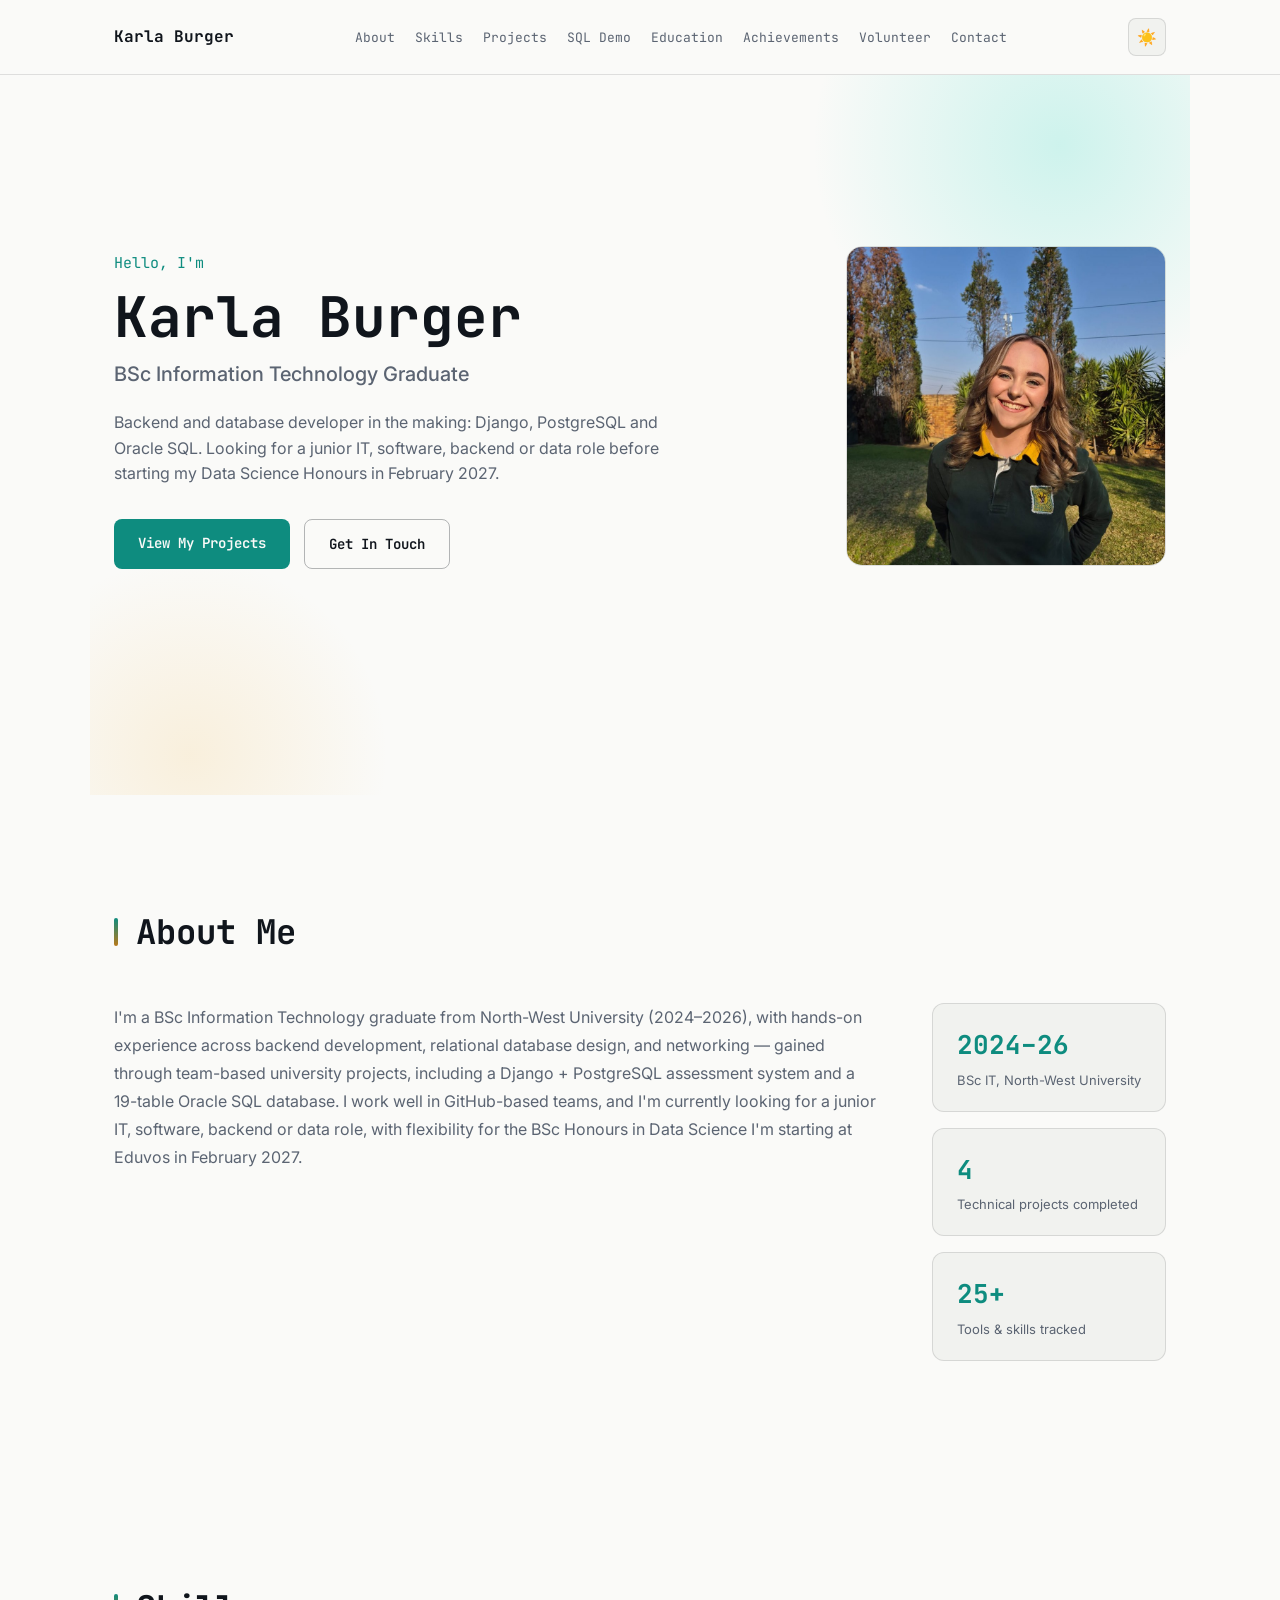
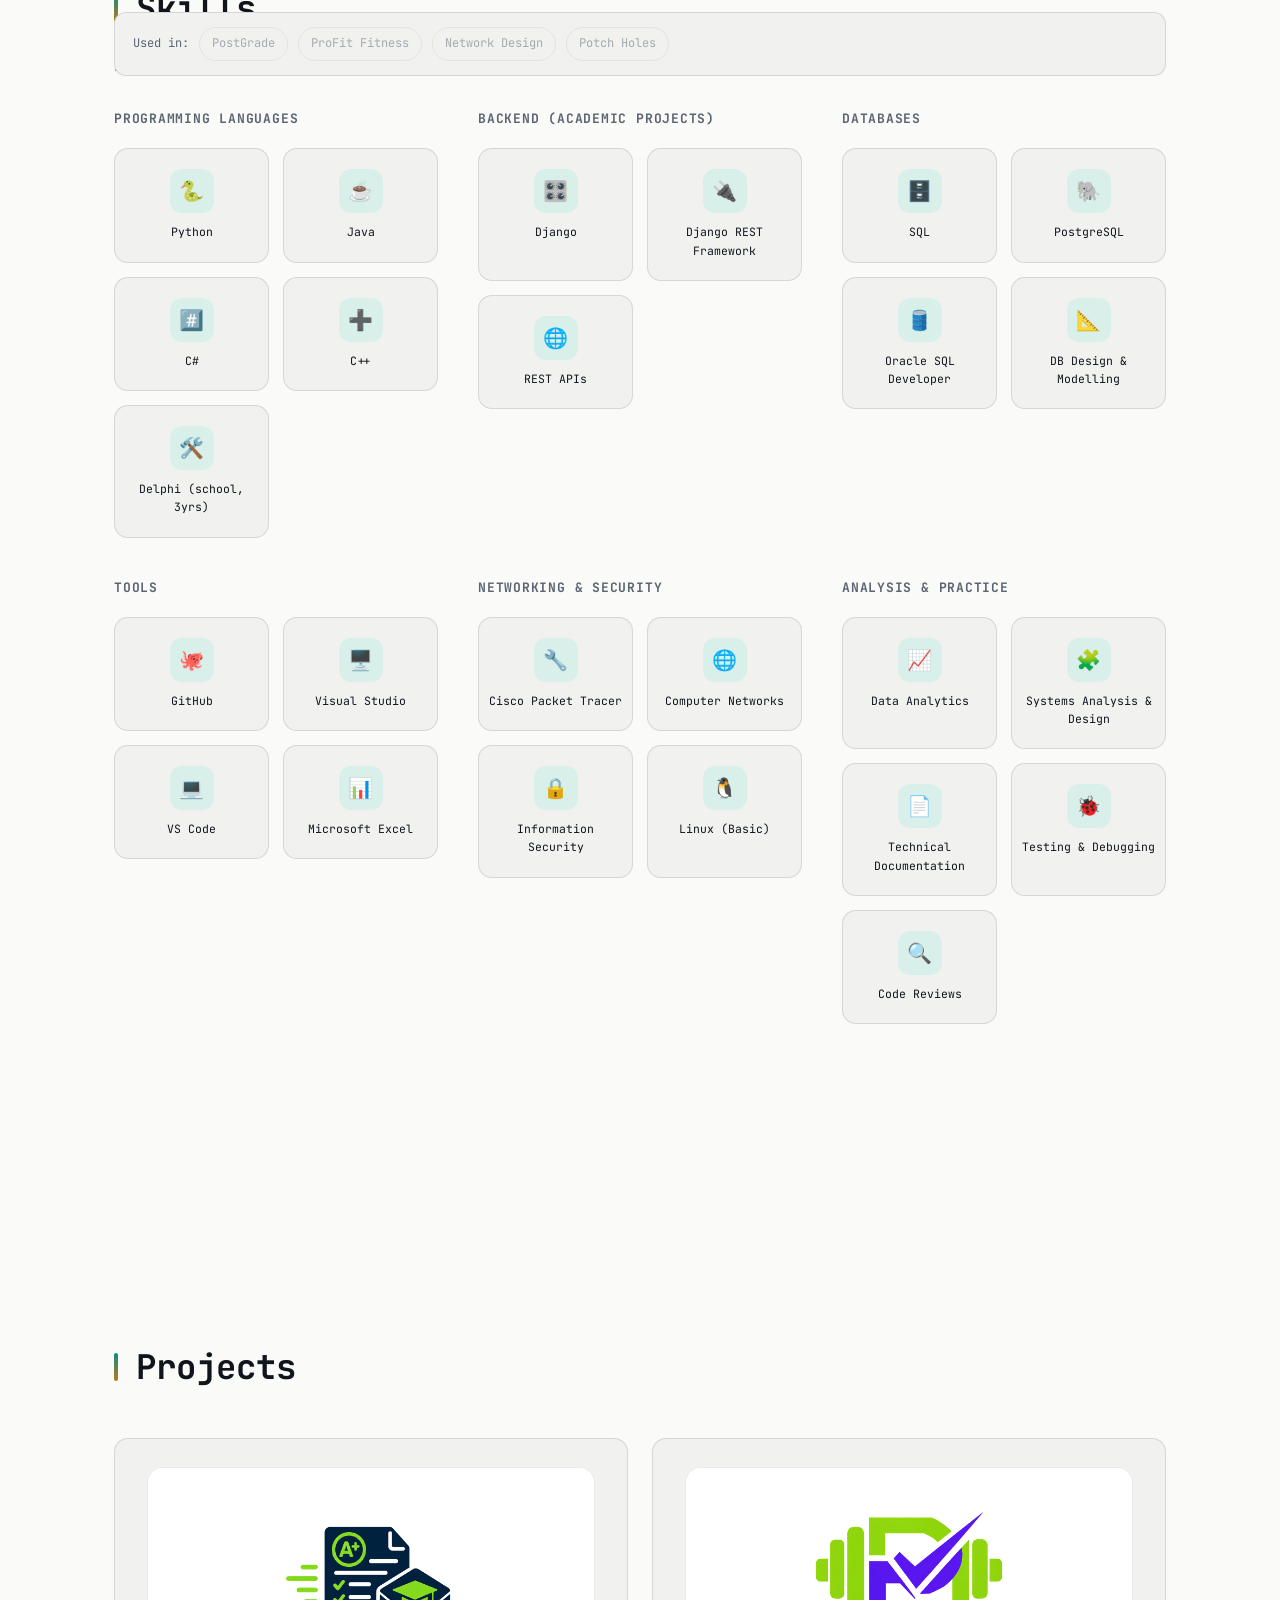
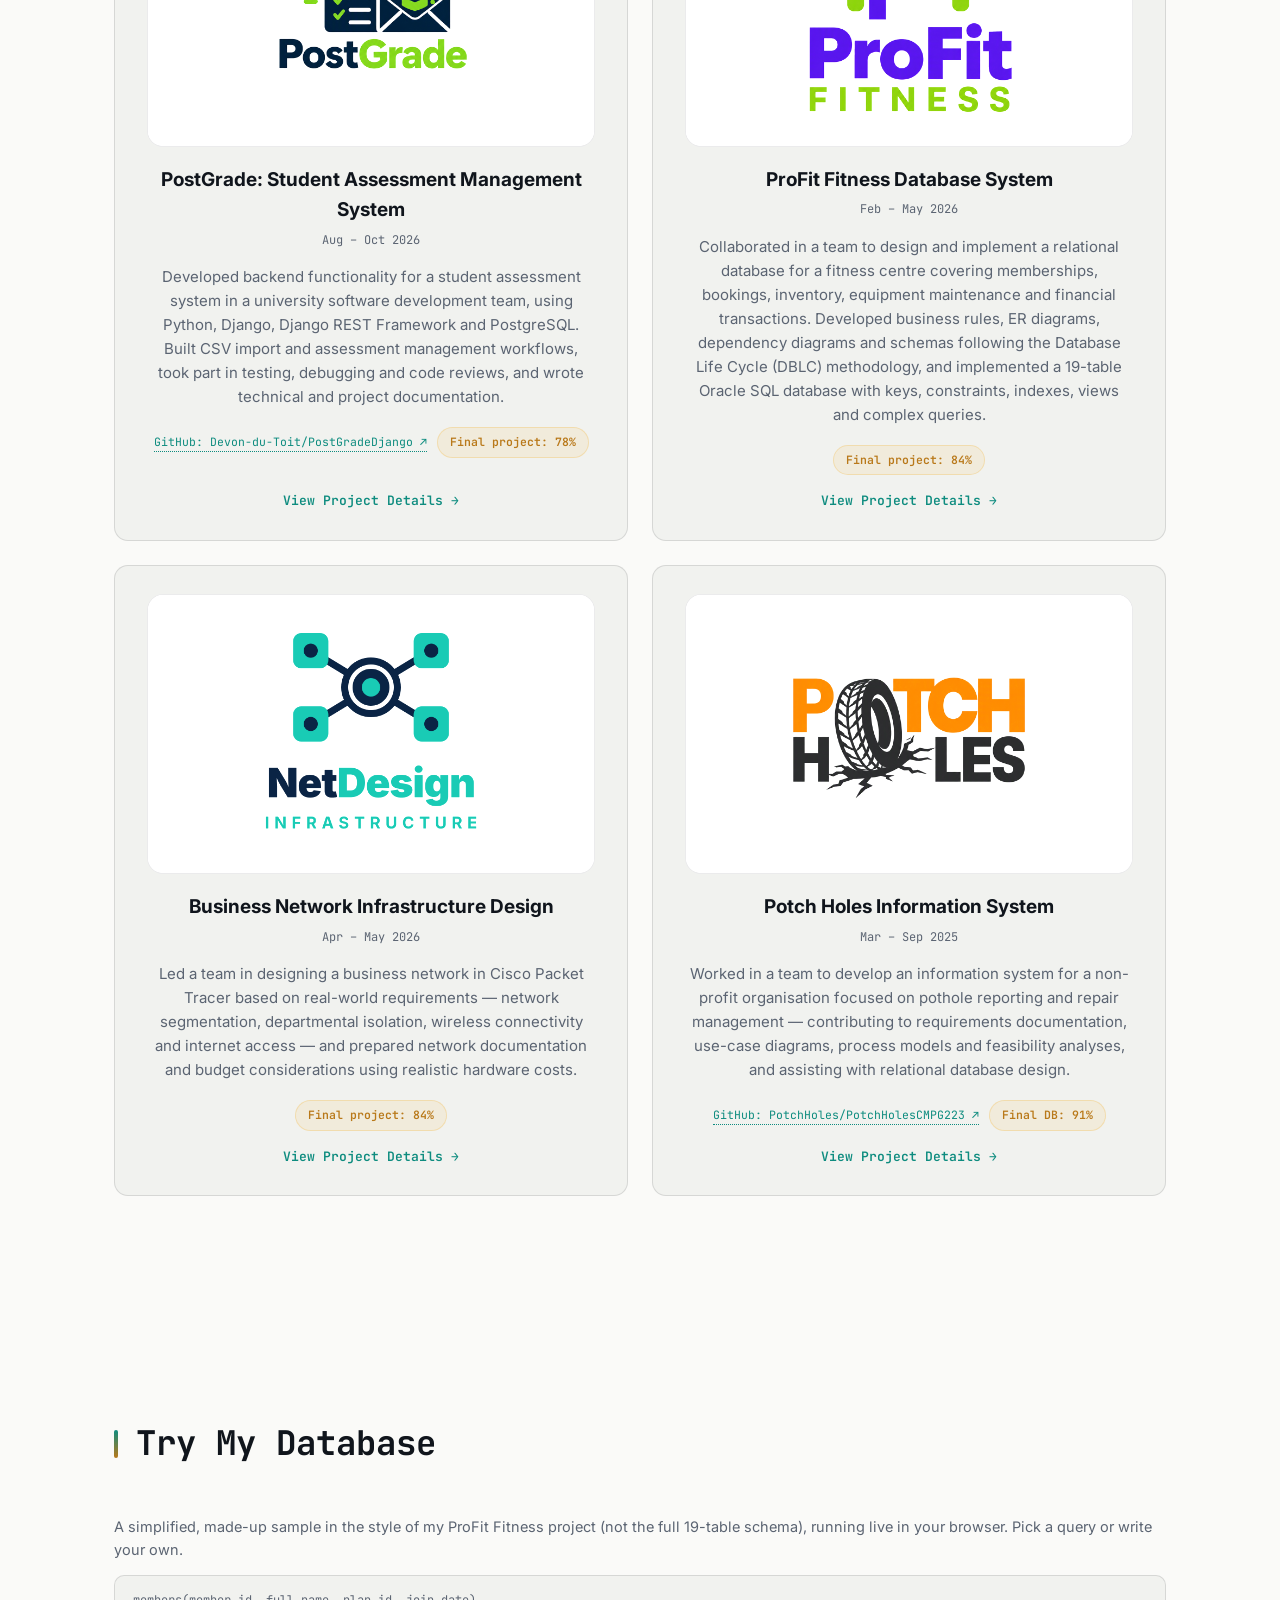
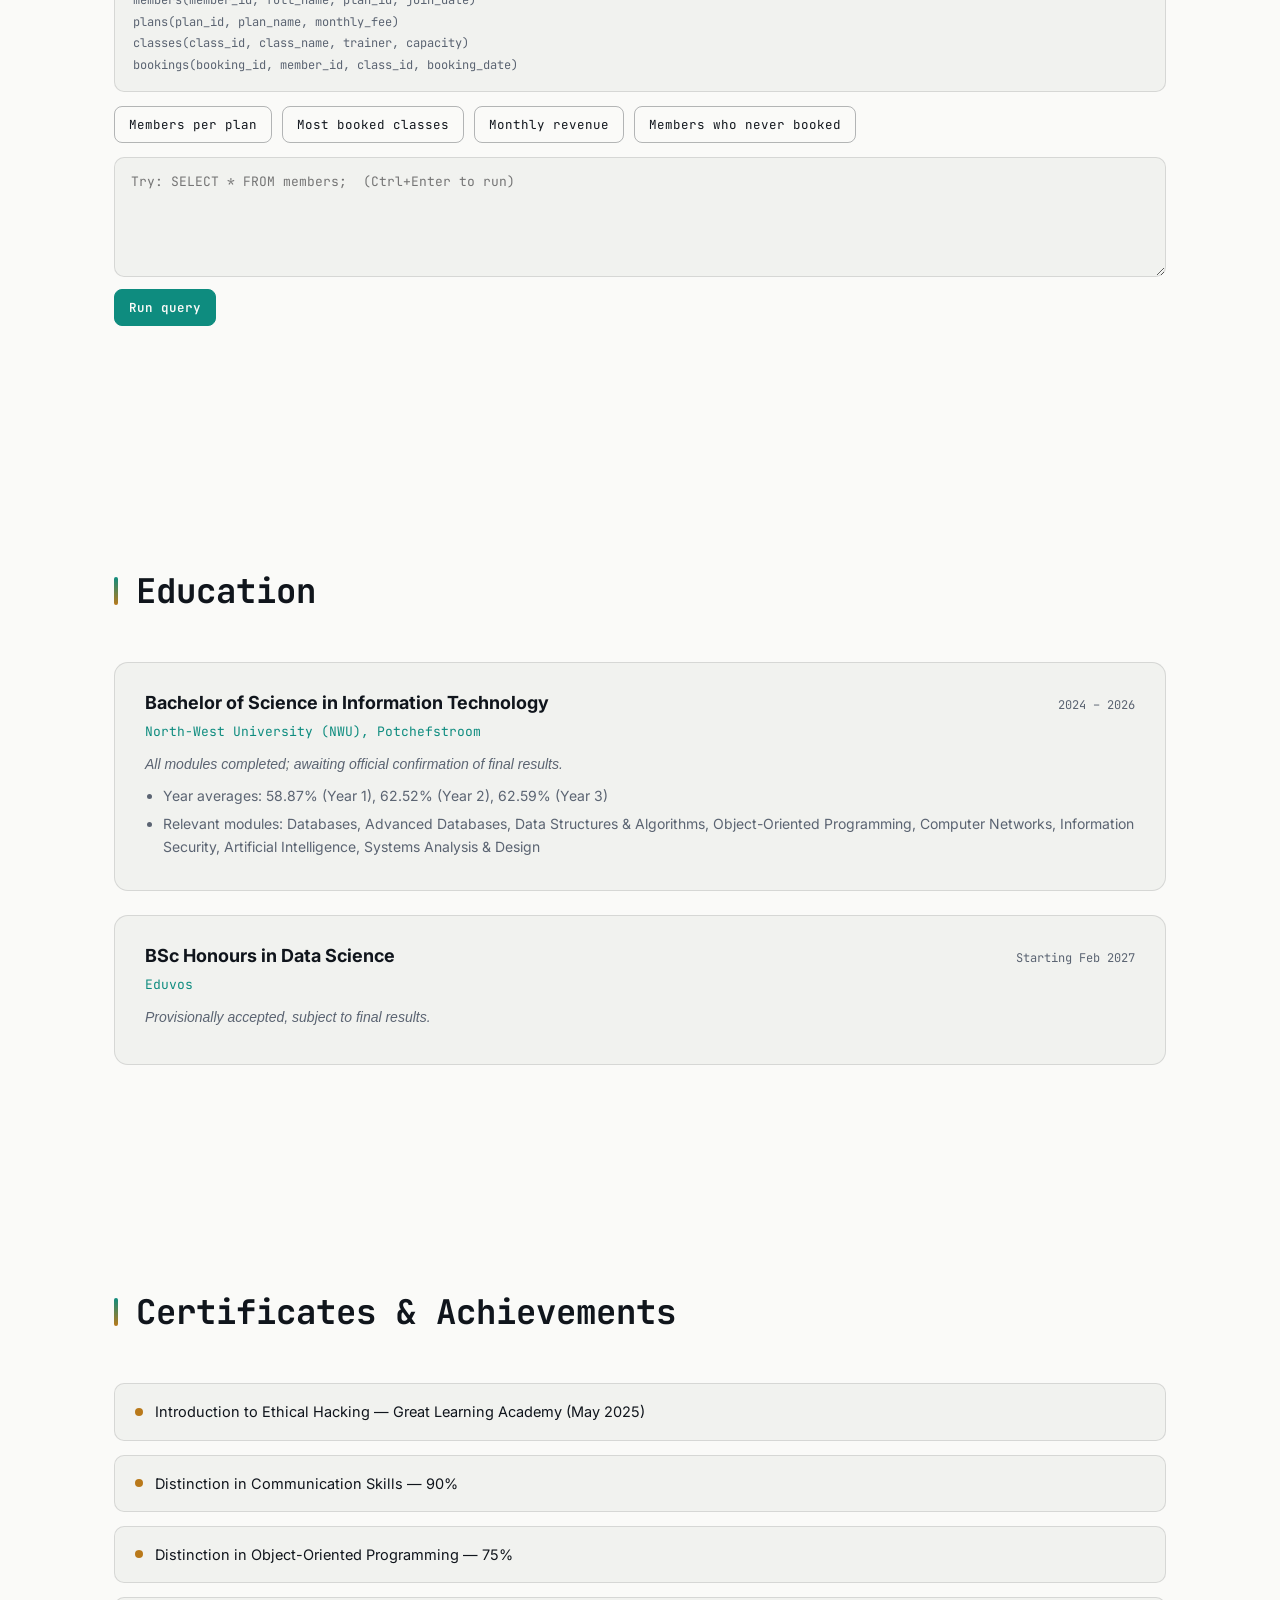
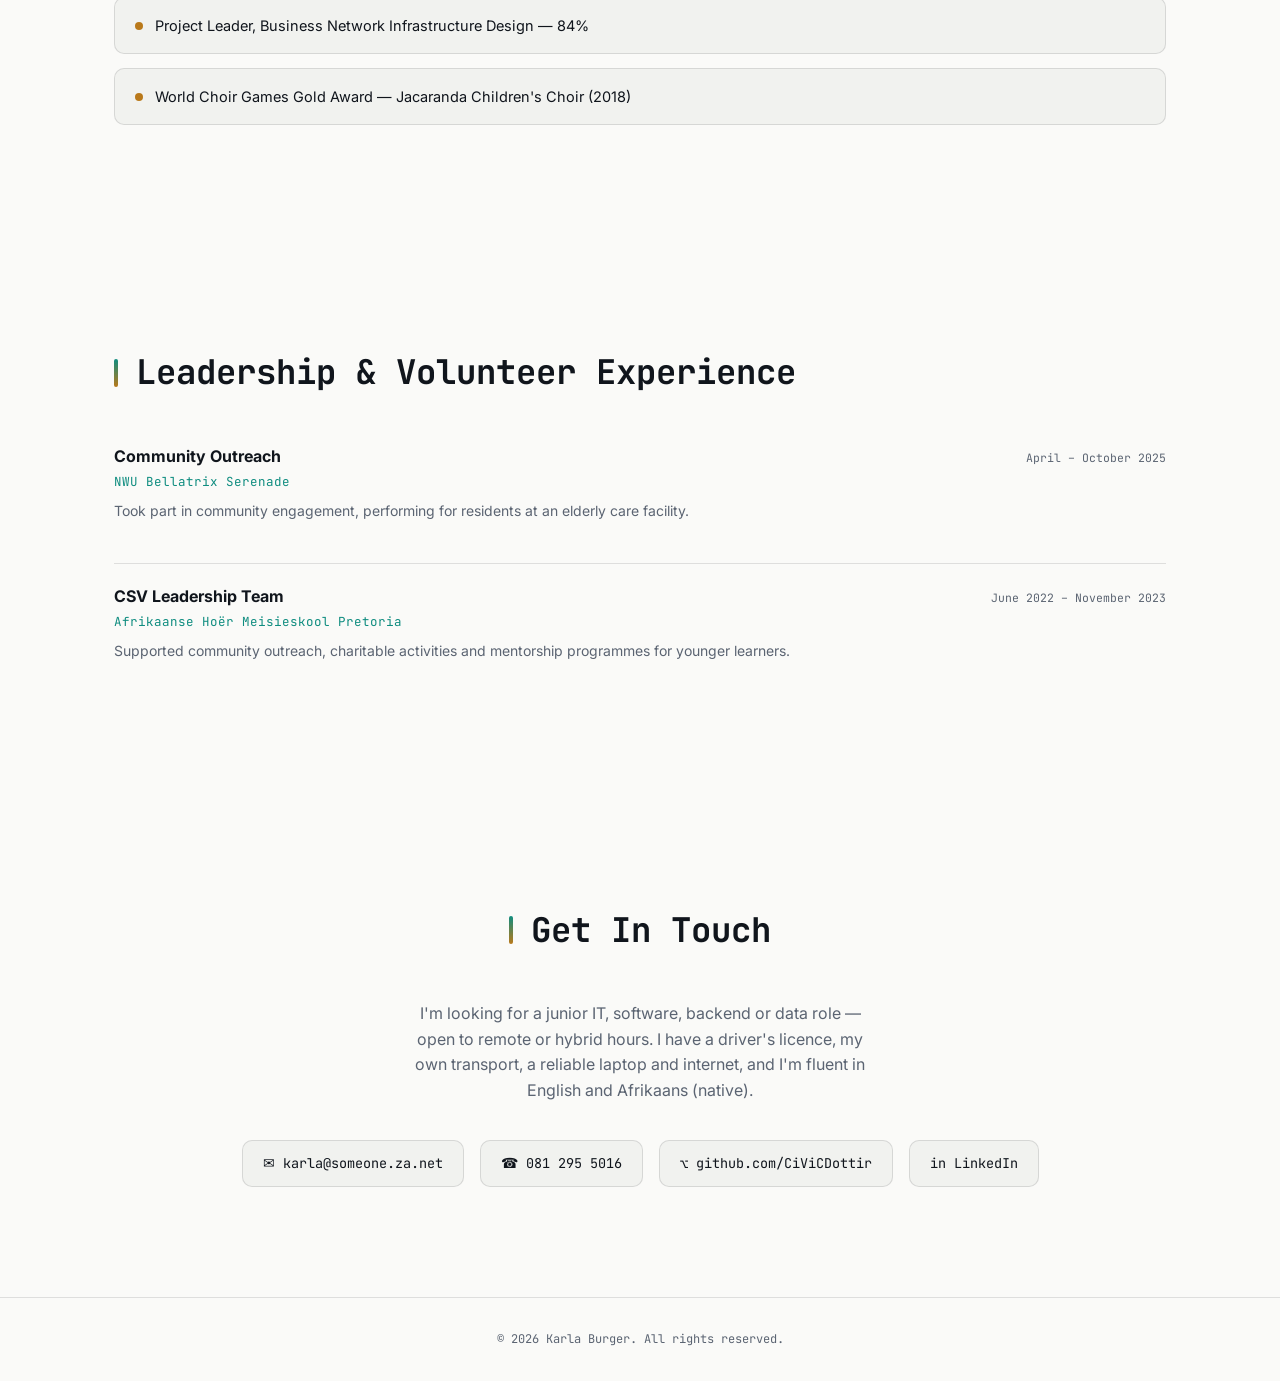
==== commit 4d255cca: "Fix PostGrade and Network project card badges" ====
--- a/index.html
+++ b/index.html
@@ -179,6 +179,7 @@
       </p>
       <div class="project-badges">
         <a href="https://github.com/Devon-du-Toit/PostGradeDjango" target="_blank" rel="noopener" class="project-link">GitHub: Devon-du-Toit/PostGradeDjango ↗</a>
+        <span class="badge badge-highlight">Final project: 78%</span>
       </div>
       <a href="postgrade.html" class="view-details-link">View Project Details →</a>
     </div>
@@ -226,9 +227,9 @@
         realistic hardware costs.
       </p>
       <div class="project-badges">
-        <a href="https://github.com/Devon-du-Toit/PostGradeDjango" target="_blank" rel="noopener" class="project-link">GitHub: Devon-du-Toit/PostGradeDjango ↗</a>
-        <span class="badge badge-highlight">Final project: 78%</span>
-      </div>
+        <span class="badge badge-highlight">Final project: 84%</span>
+      </div>
+      <a href="network.html" class="view-details-link">View Project Details →</a>
     </div>
 
     <div class="project-card reveal">
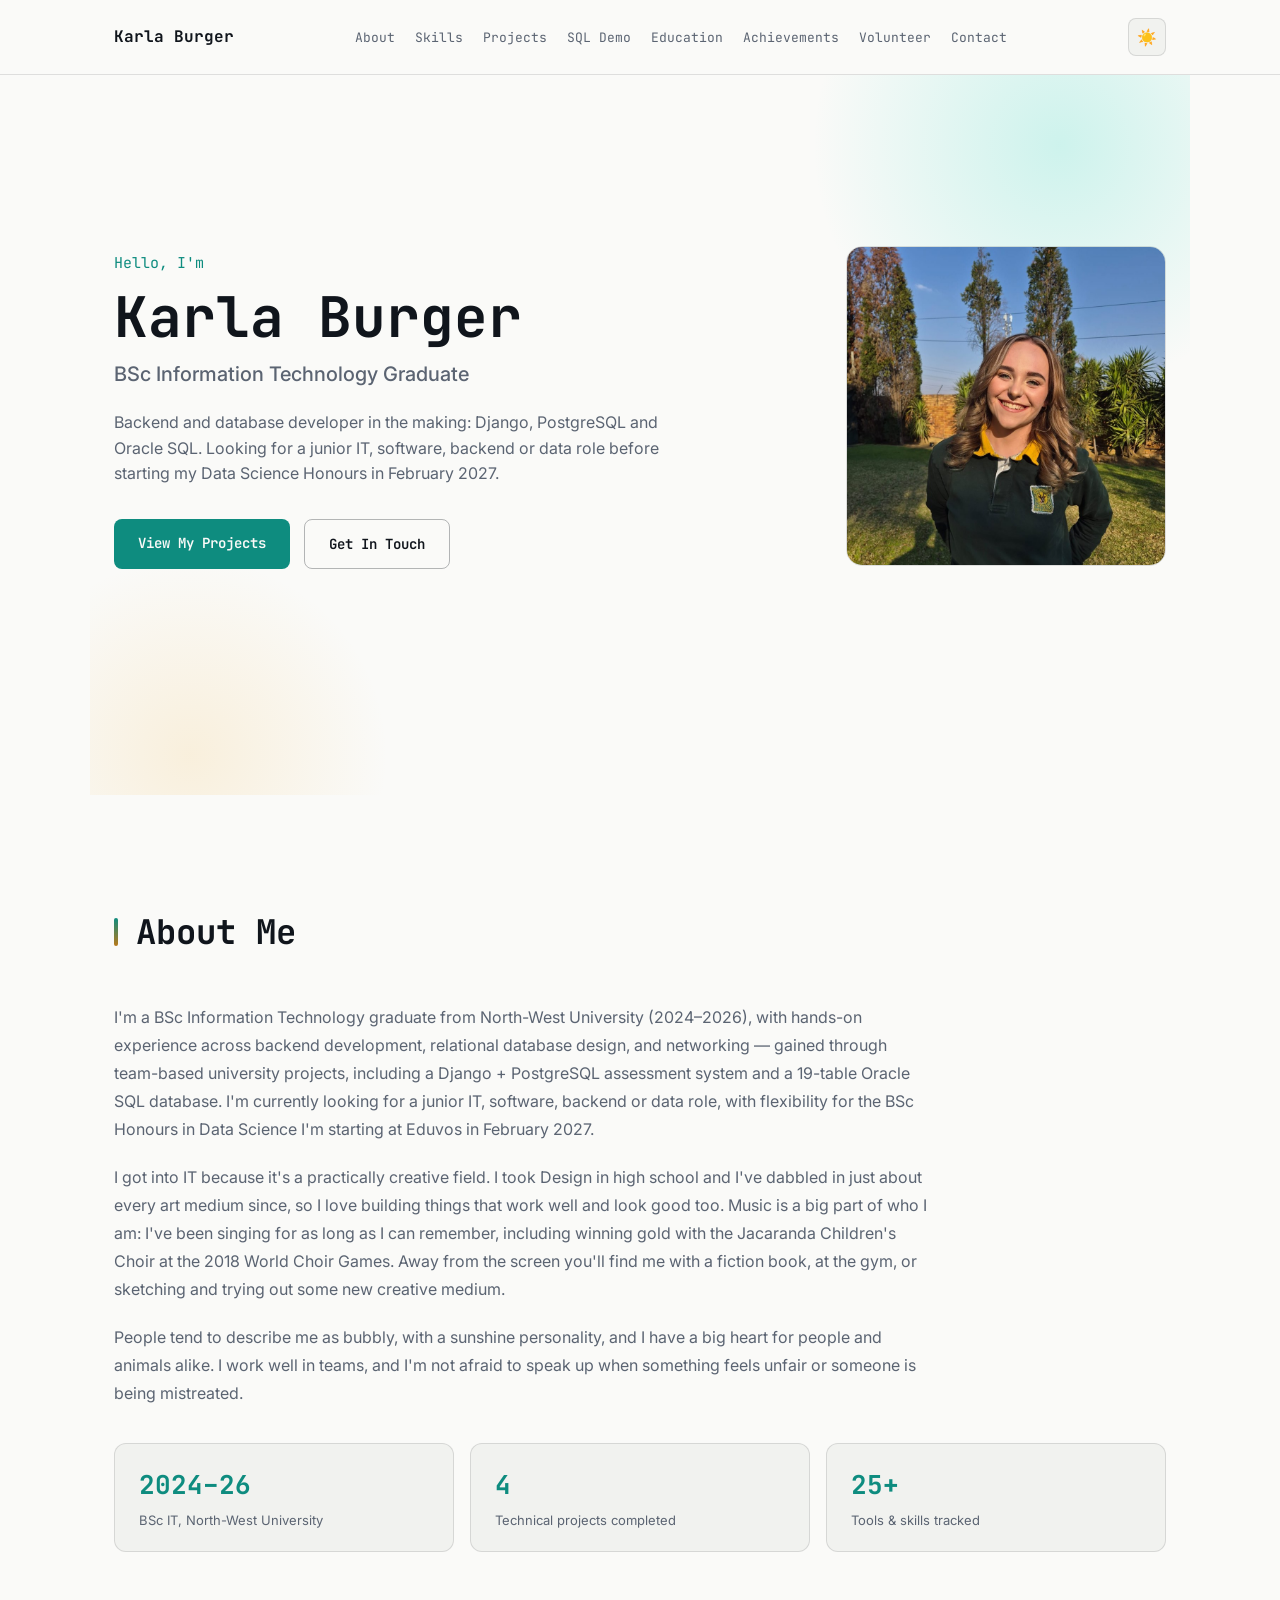
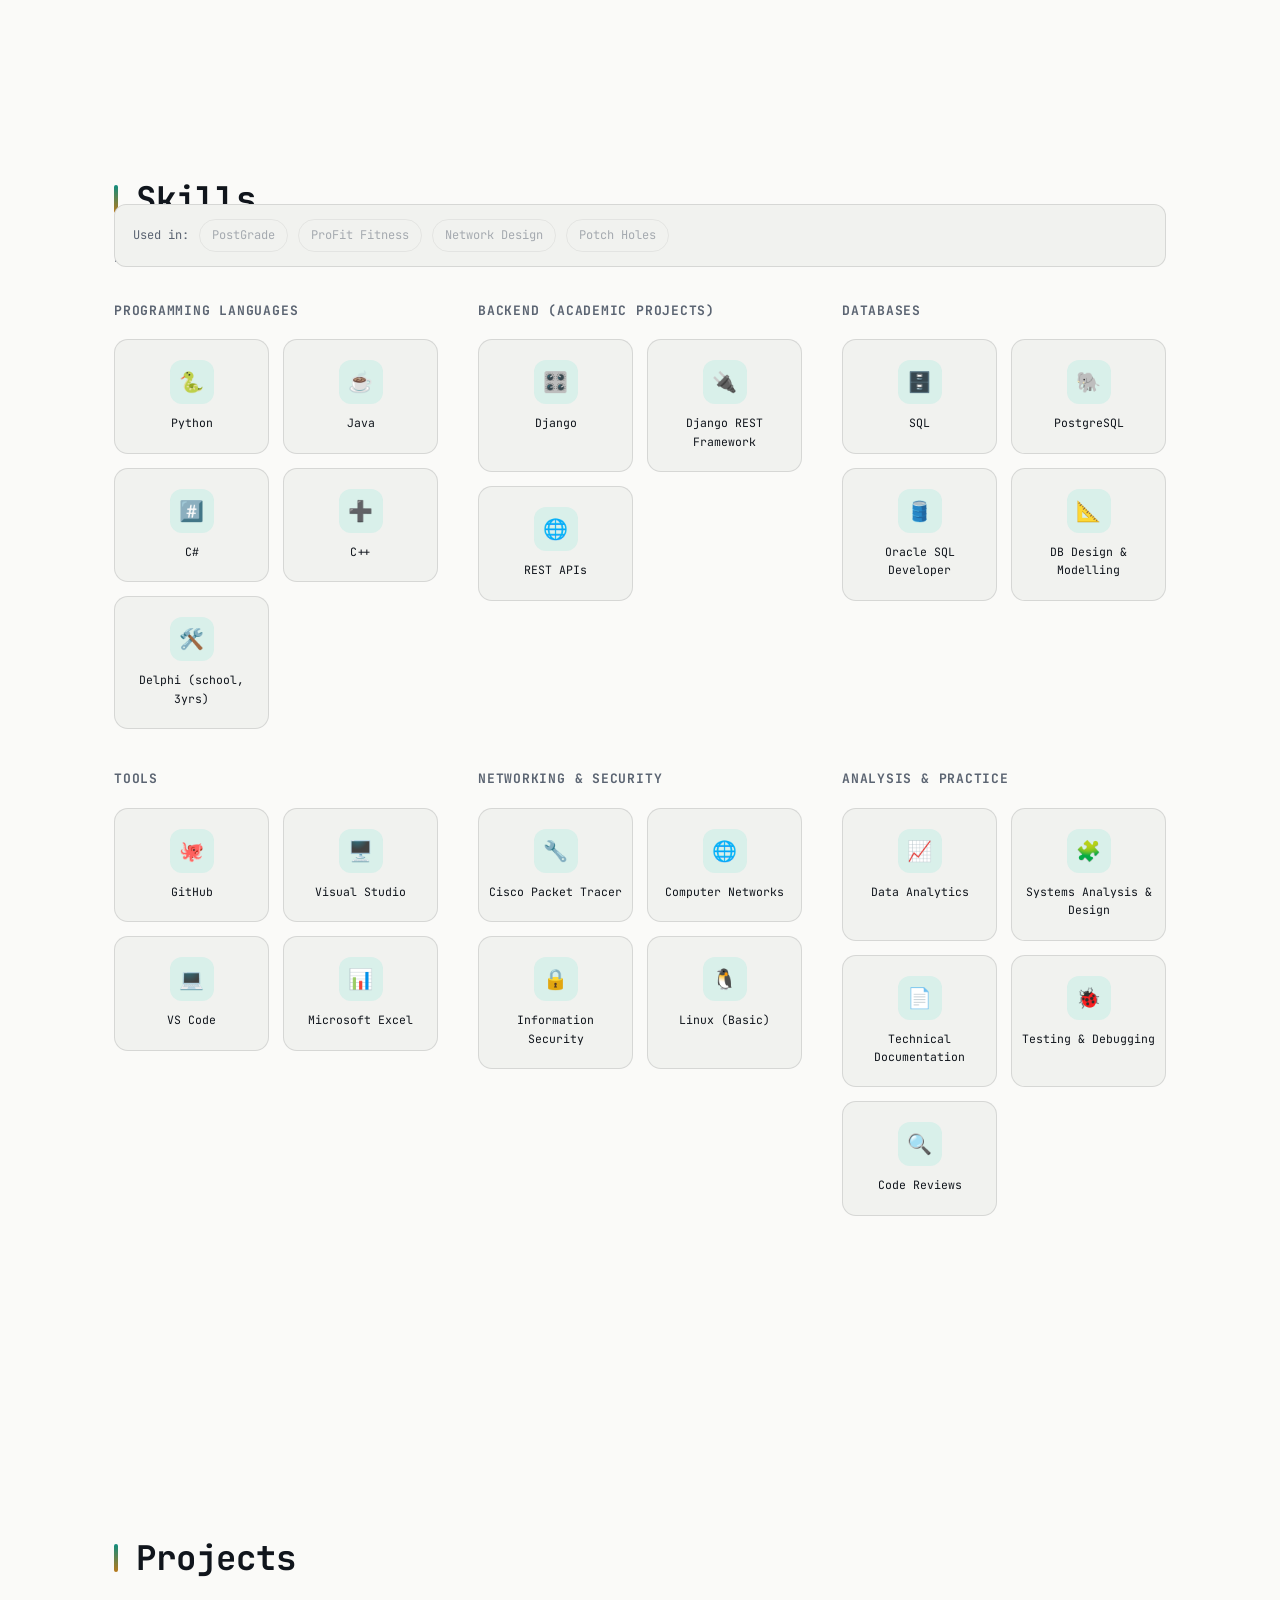
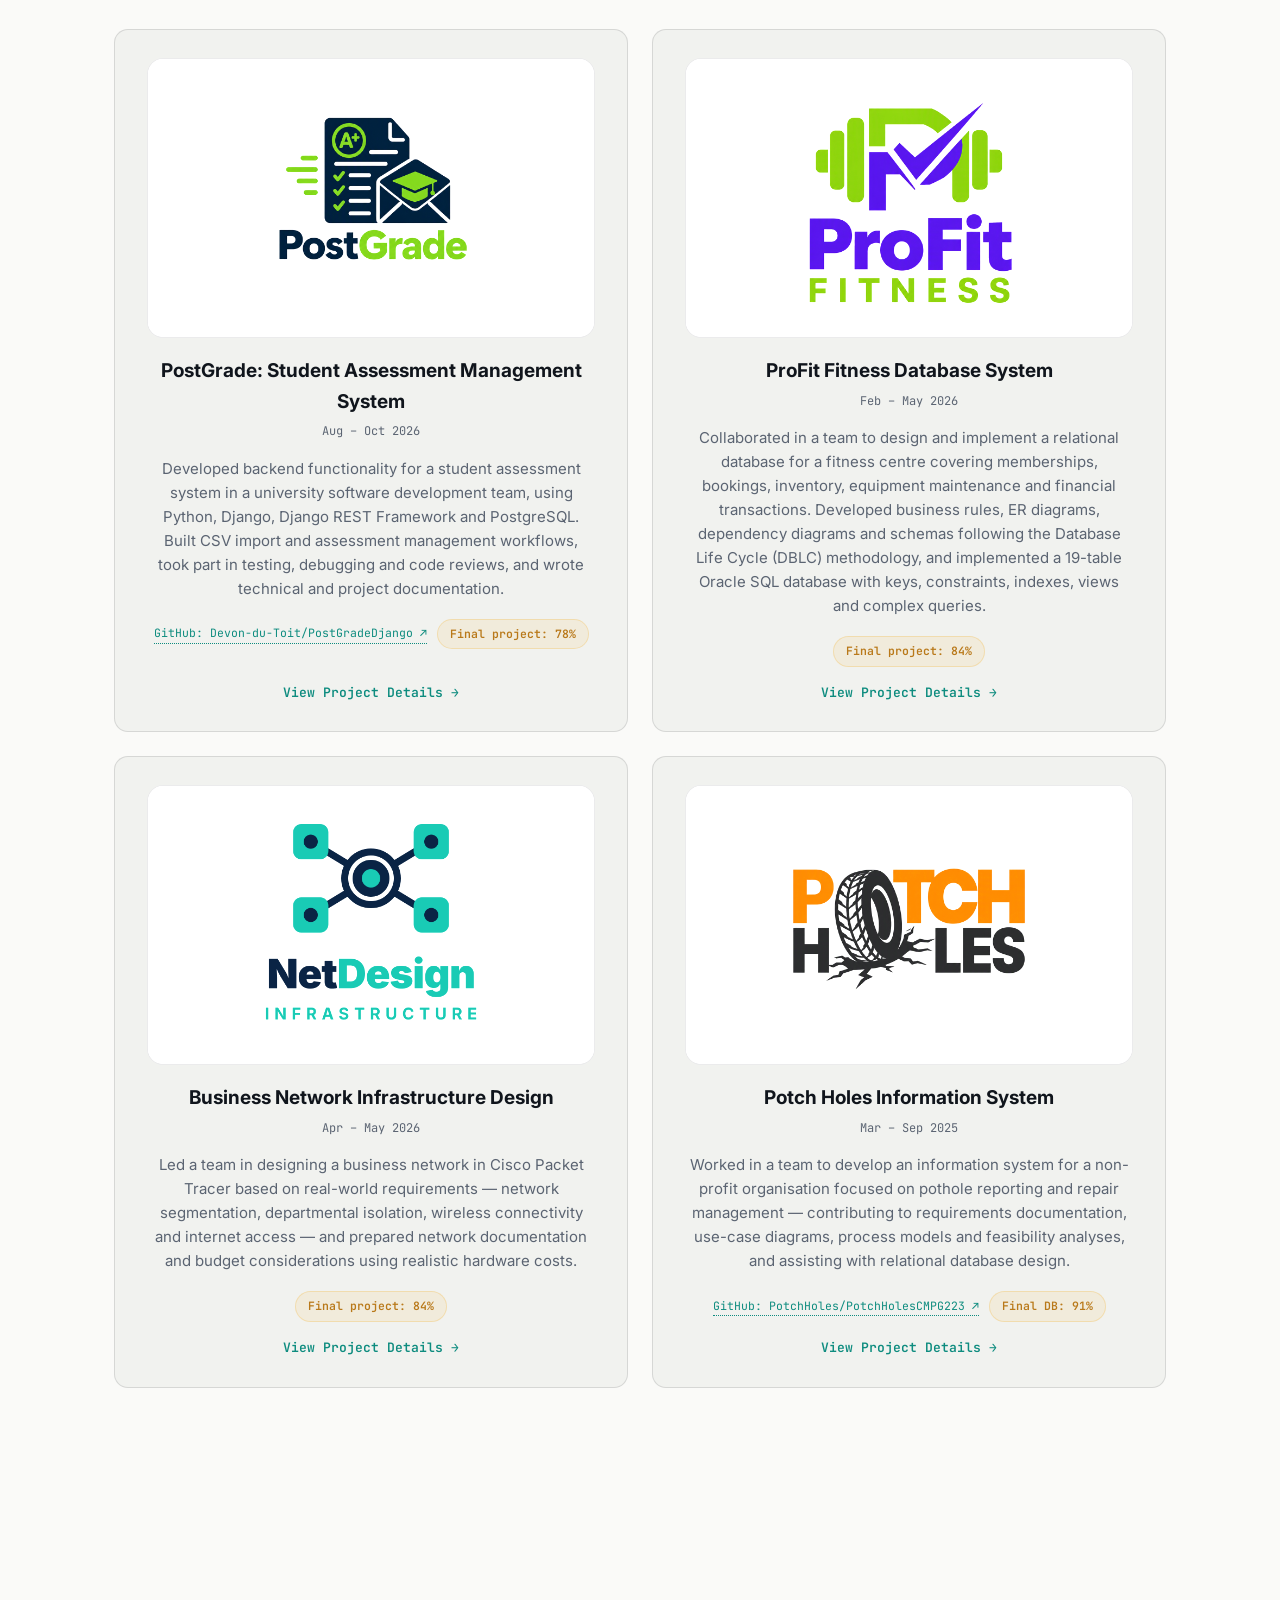
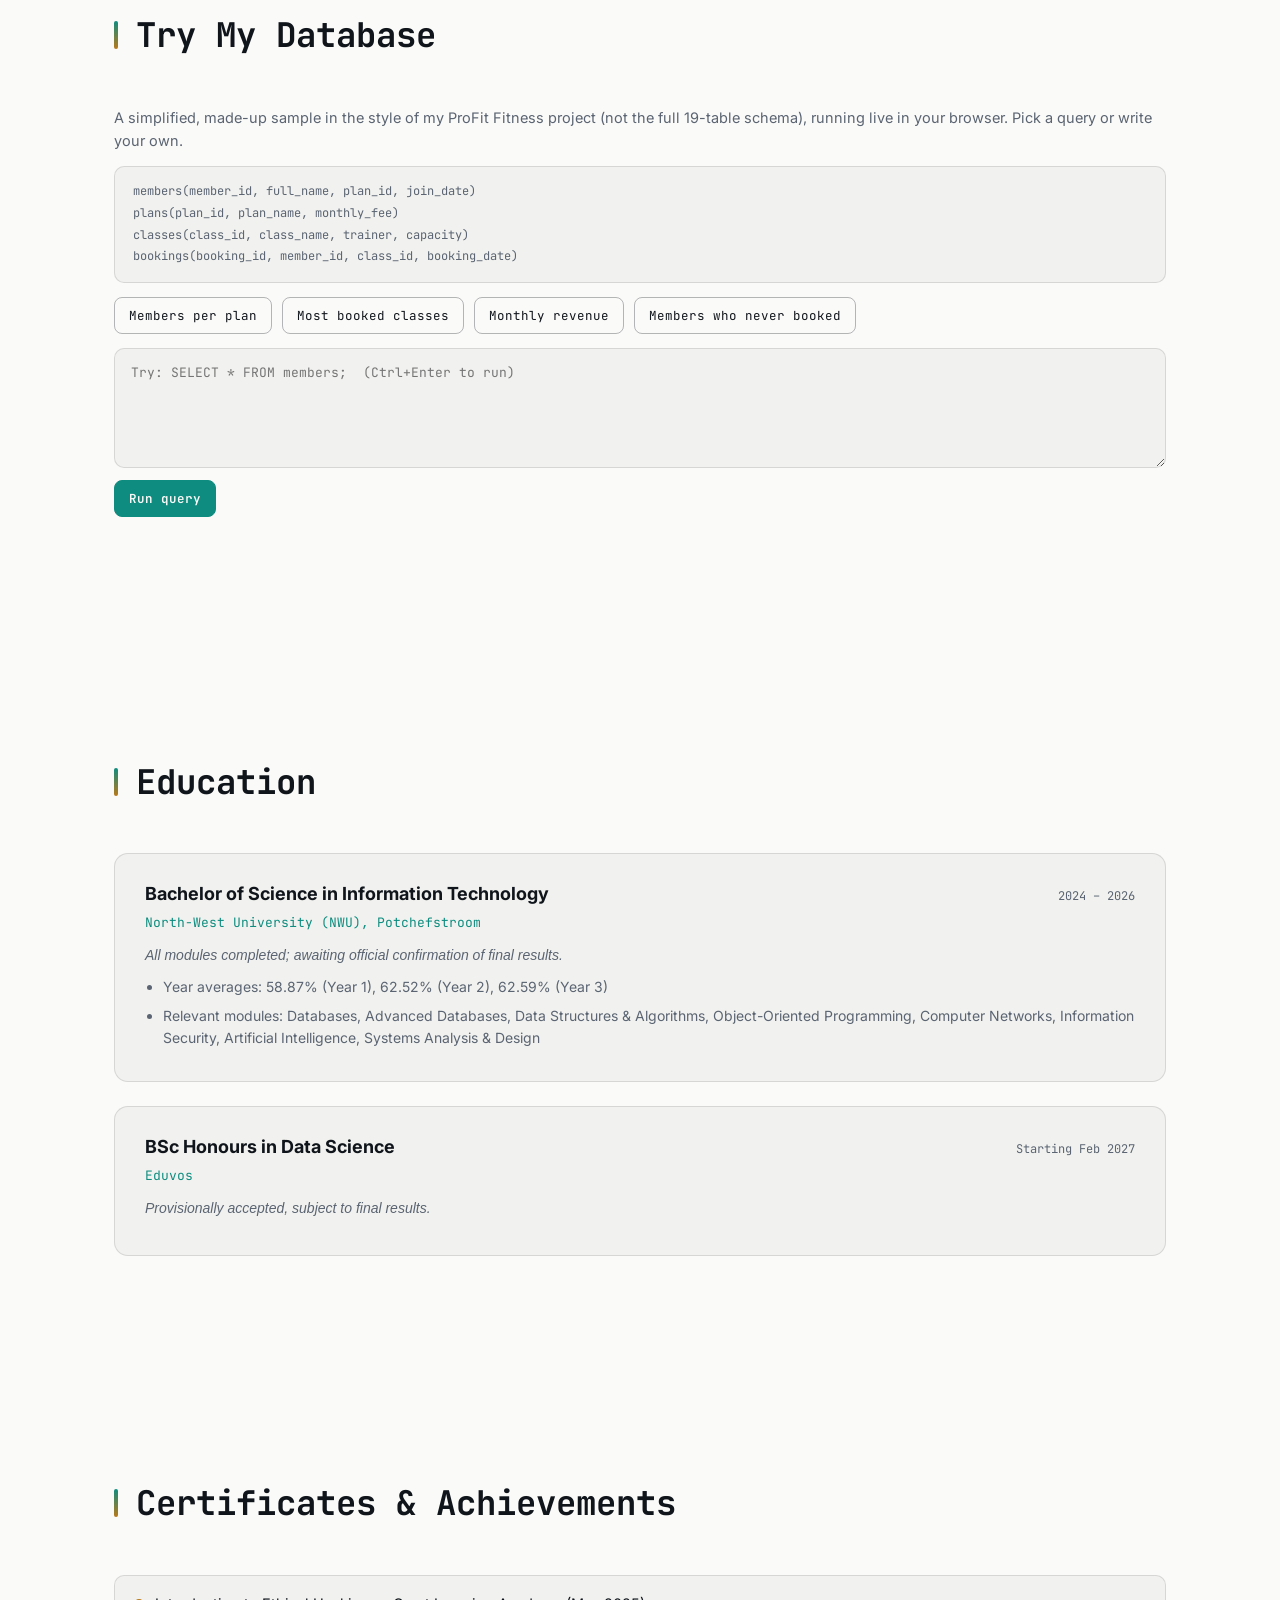
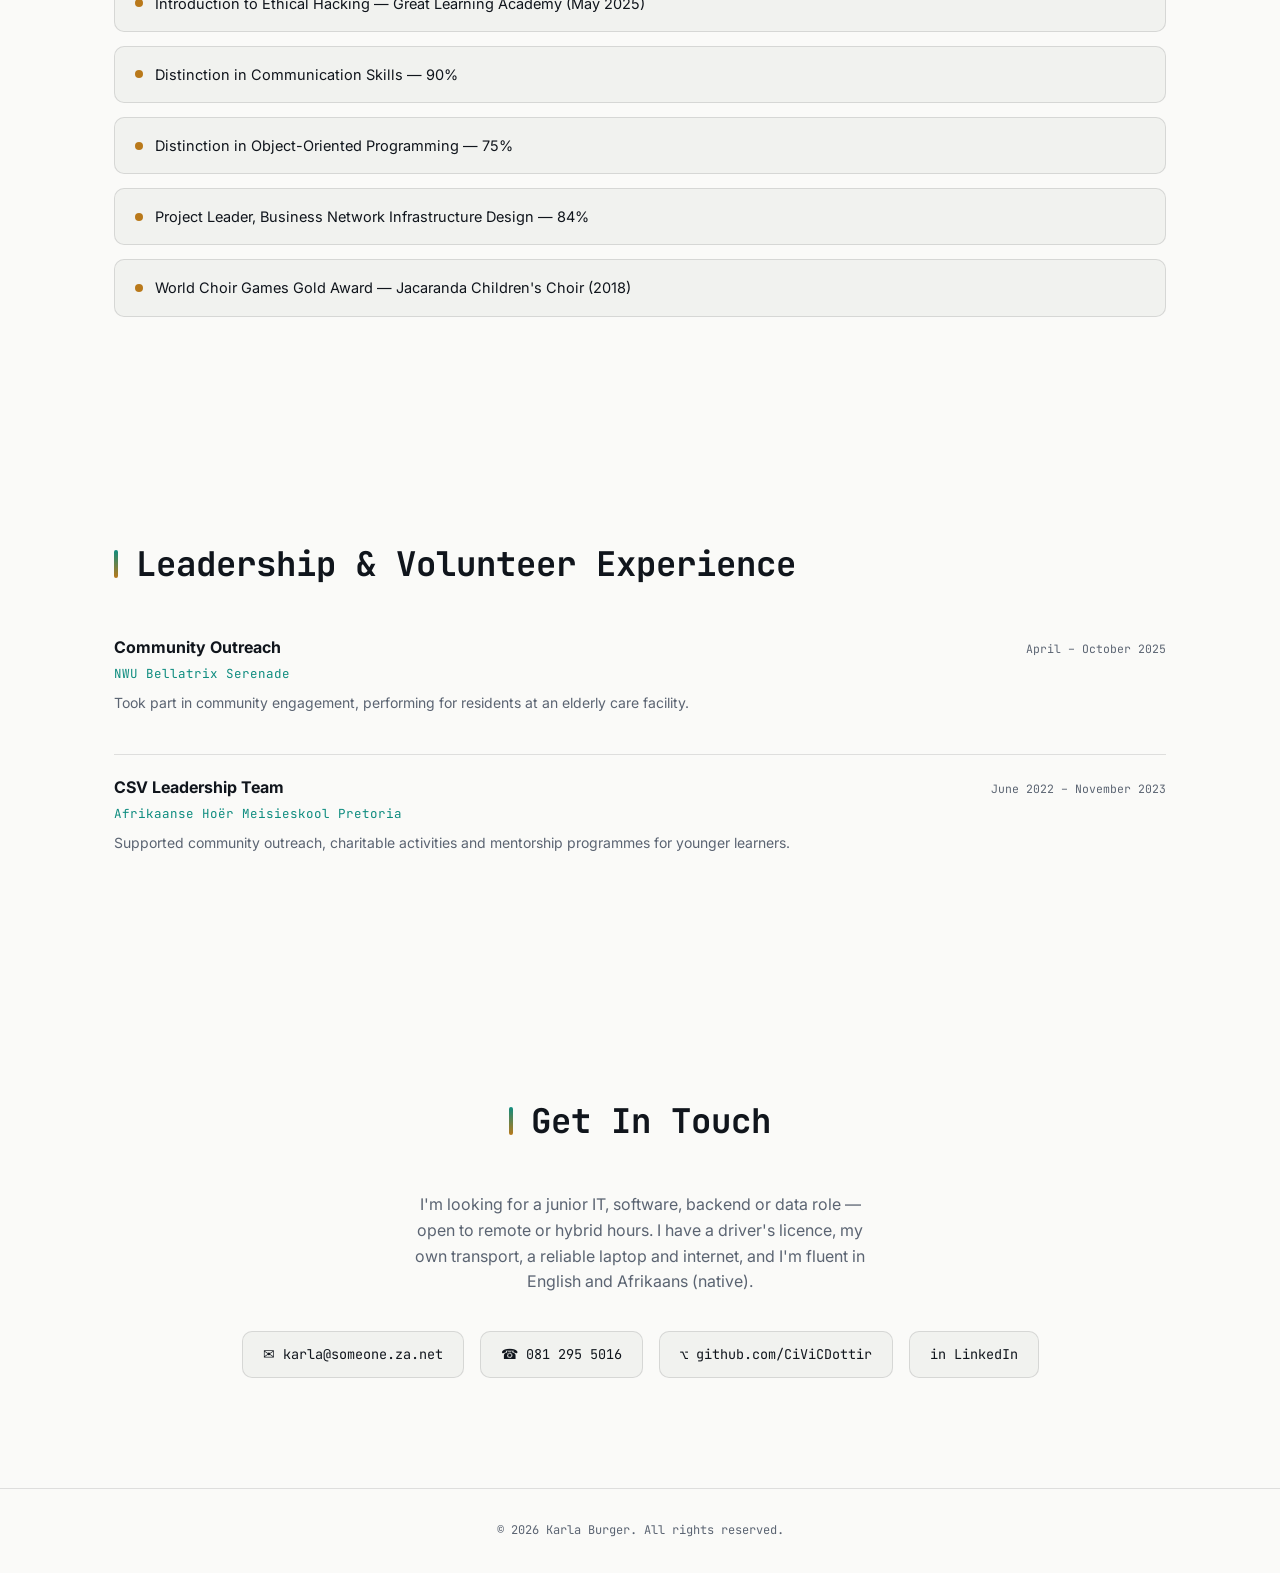
==== commit 0019a502: "Changed About information" ====
--- a/index.html
+++ b/index.html
@@ -56,10 +56,28 @@
       (2024–2026), with hands-on experience across backend development,
       relational database design, and networking — gained through
       team-based university projects, including a Django + PostgreSQL
-      assessment system and a 19-table Oracle SQL database. I work well in
-      GitHub-based teams, and I'm currently looking for a junior IT,
-      software, backend or data role, with flexibility for the BSc Honours
-      in Data Science I'm starting at Eduvos in February 2027.
+      assessment system and a 19-table Oracle SQL database. I'm currently
+      looking for a junior IT, software, backend or data role, with
+      flexibility for the BSc Honours in Data Science I'm starting at
+      Eduvos in February 2027.
+    </p>
+
+    <p class="about-text">
+      I got into IT because it's a practically creative field. I took
+      Design in high school and I've dabbled in just about every art
+      medium since, so I love building things that work well and look
+      good too. Music is a big part of who I am: I've been singing for as
+      long as I can remember, including winning gold with the Jacaranda
+      Children's Choir at the 2018 World Choir Games. Away from the screen 
+      you'll find me with a fiction book, at the gym, or sketching and trying 
+      out some new creative medium.
+    </p>
+
+    <p class="about-text">
+      People tend to describe me as bubbly, with a sunshine personality,
+      and I have a big heart for people and animals alike. I work well in
+      teams, and I'm not afraid to speak up when something feels unfair
+      or someone is being mistreated.
     </p>
 
     <div class="about-stats">
--- a/style.css
+++ b/style.css
@@ -21,7 +21,6 @@
   --font-mono: 'JetBrains Mono', monospace;
 
   --max-width: 1100px;
-  --header-bg: rgba(11, 14, 20, 0.85);
   --border: rgba(214, 219, 228, 0.12);
   --border-strong: rgba(214, 219, 228, 0.3);
 
@@ -36,7 +35,6 @@
   --text-dim: #5B6472;
   --teal: #0E8C7F;
   --amber: #B9791A;
-  --header-bg: rgba(250, 250, 248, 0.88);
   --border: rgba(16, 21, 28, 0.12);
   --border-strong: rgba(16, 21, 28, 0.3);
 
@@ -84,8 +82,7 @@
   position: sticky;
   top: 0;
   z-index: 100;
-  background: var(--header-bg);
-  backdrop-filter: blur(8px);
+  background: var(--bg);
   border-bottom: 1px solid var(--border);
 }
 
@@ -256,24 +253,22 @@
 /* ---- About ---- */
 .about-content {
   display: flex;
-  gap: 56px;
-  align-items: flex-start;
-  flex-wrap: wrap;
+  flex-direction: column;
+  gap: 20px;
 }
 
 .about-text {
-  flex: 1;
-  min-width: 280px;
+  max-width: 820px;
   color: var(--text-dim);
   font-size: 16px;
   line-height: 1.75;
 }
 
 .about-stats {
-  display: flex;
-  flex-direction: column;
+  display: grid;
+  grid-template-columns: repeat(3, 1fr);
   gap: 16px;
-  min-width: 220px;
+  margin-top: 16px;
 }
 
 .stat-card {
@@ -398,20 +393,11 @@
   border: 1px solid var(--border);
   border-radius: 16px;
   flex-shrink: 0;
-  /* nudges the files' near-white background to pure white, so there's no visible square edge inside the tile */
+  /* nudges the files' near-white background to pure white,
+     so there's no visible square edge inside the tile */
   filter: brightness(1.04);
 }
 
-/* the 🌐 placeholder for the Network project */
-.project-icon-emoji {
-  display: flex;
-  align-items: center;
-  justify-content: center;
-  padding: 0;
-  font-size: 90px;
-  background: #fff;
-  filter: none;
-}
 .project-dates {
   font-family: var(--font-mono);
   font-size: 12px;
@@ -1071,18 +1057,8 @@
     height: 220px;
   }
 
-  .about-content {
-    flex-direction: column;
-  }
-
   .about-stats {
-    flex-direction: row;
-    flex-wrap: wrap;
-  }
-
-  .stat-card {
-    flex: 1;
-    min-width: 140px;
+    grid-template-columns: 1fr;
   }
 
   .skills-grid {
@@ -1096,6 +1072,10 @@
 
   .project-card {
     padding: 22px 20px;
+  }
+
+  .project-icon {
+    height: 220px;
   }
 
   .education-item {
@@ -1117,8 +1097,4 @@
     opacity: 1;
     transform: none;
   }
-}
-
-header {
-  background: var(--bg);
 }
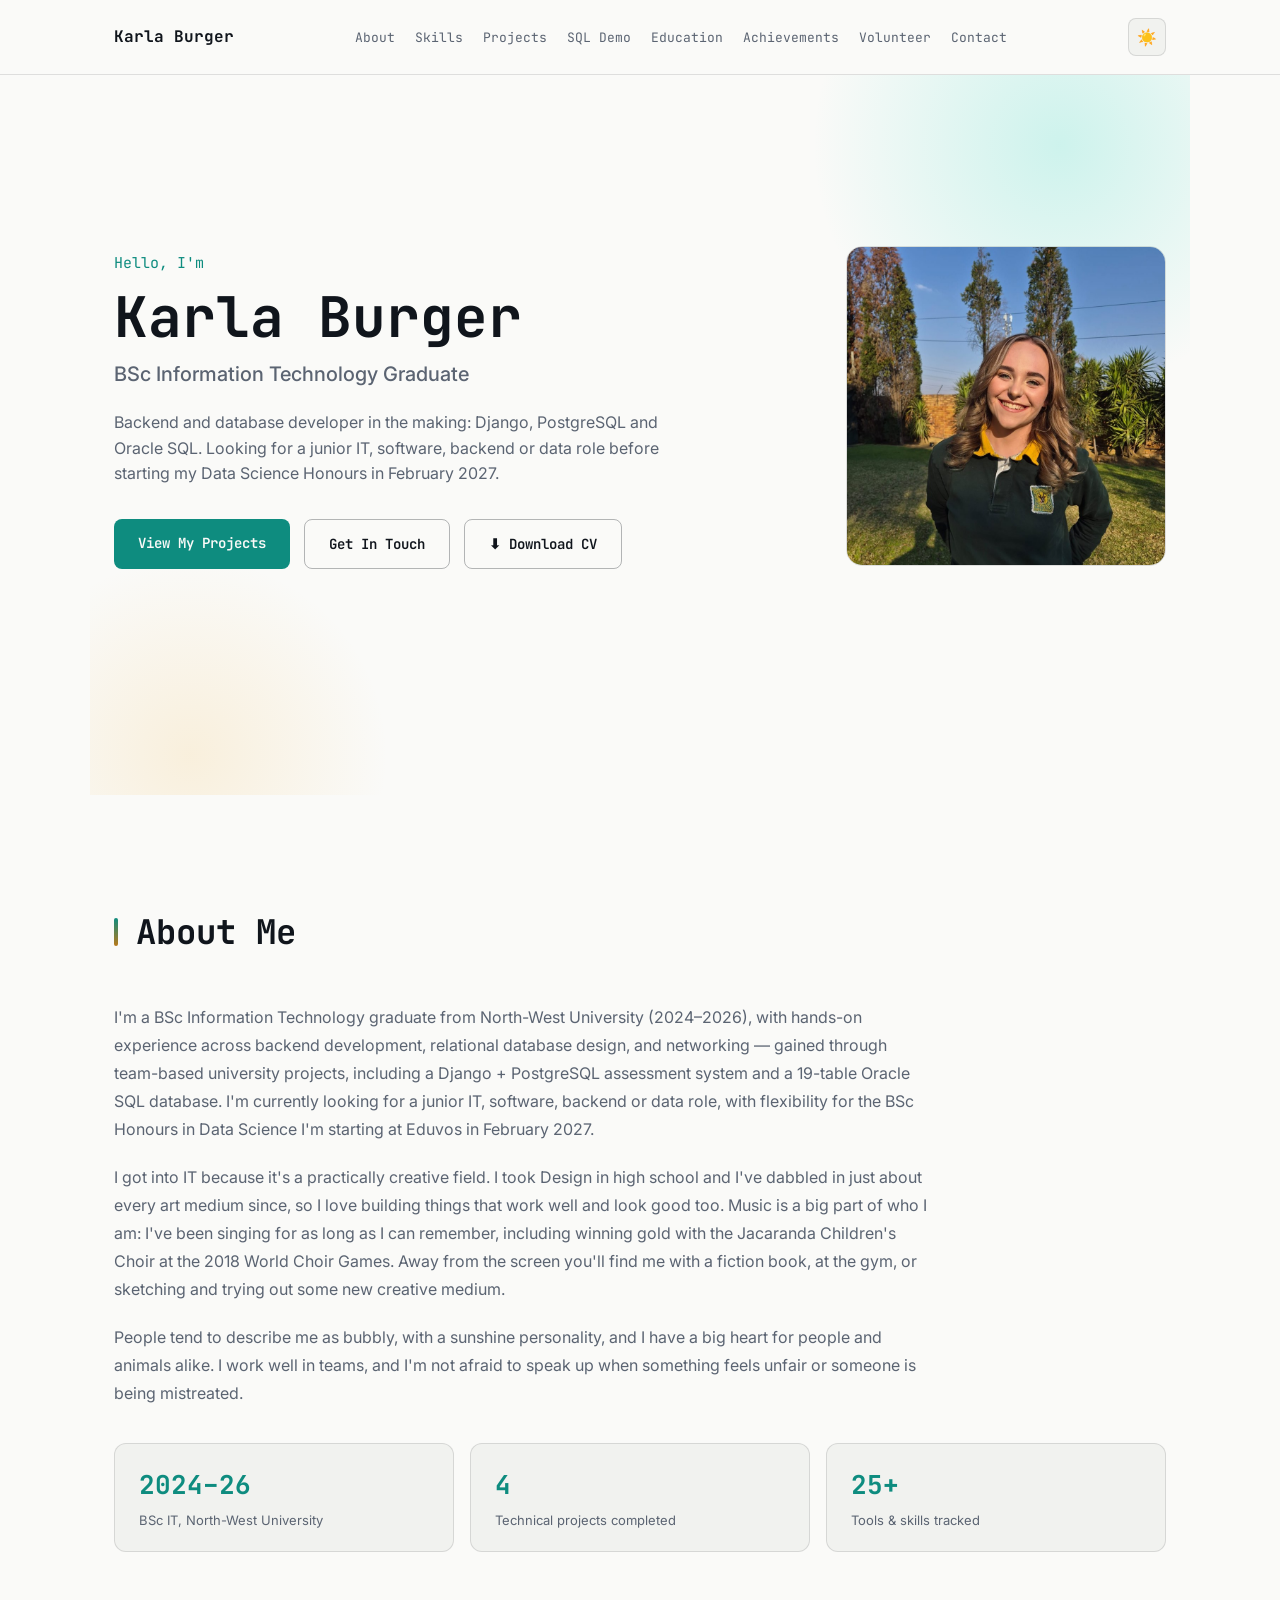
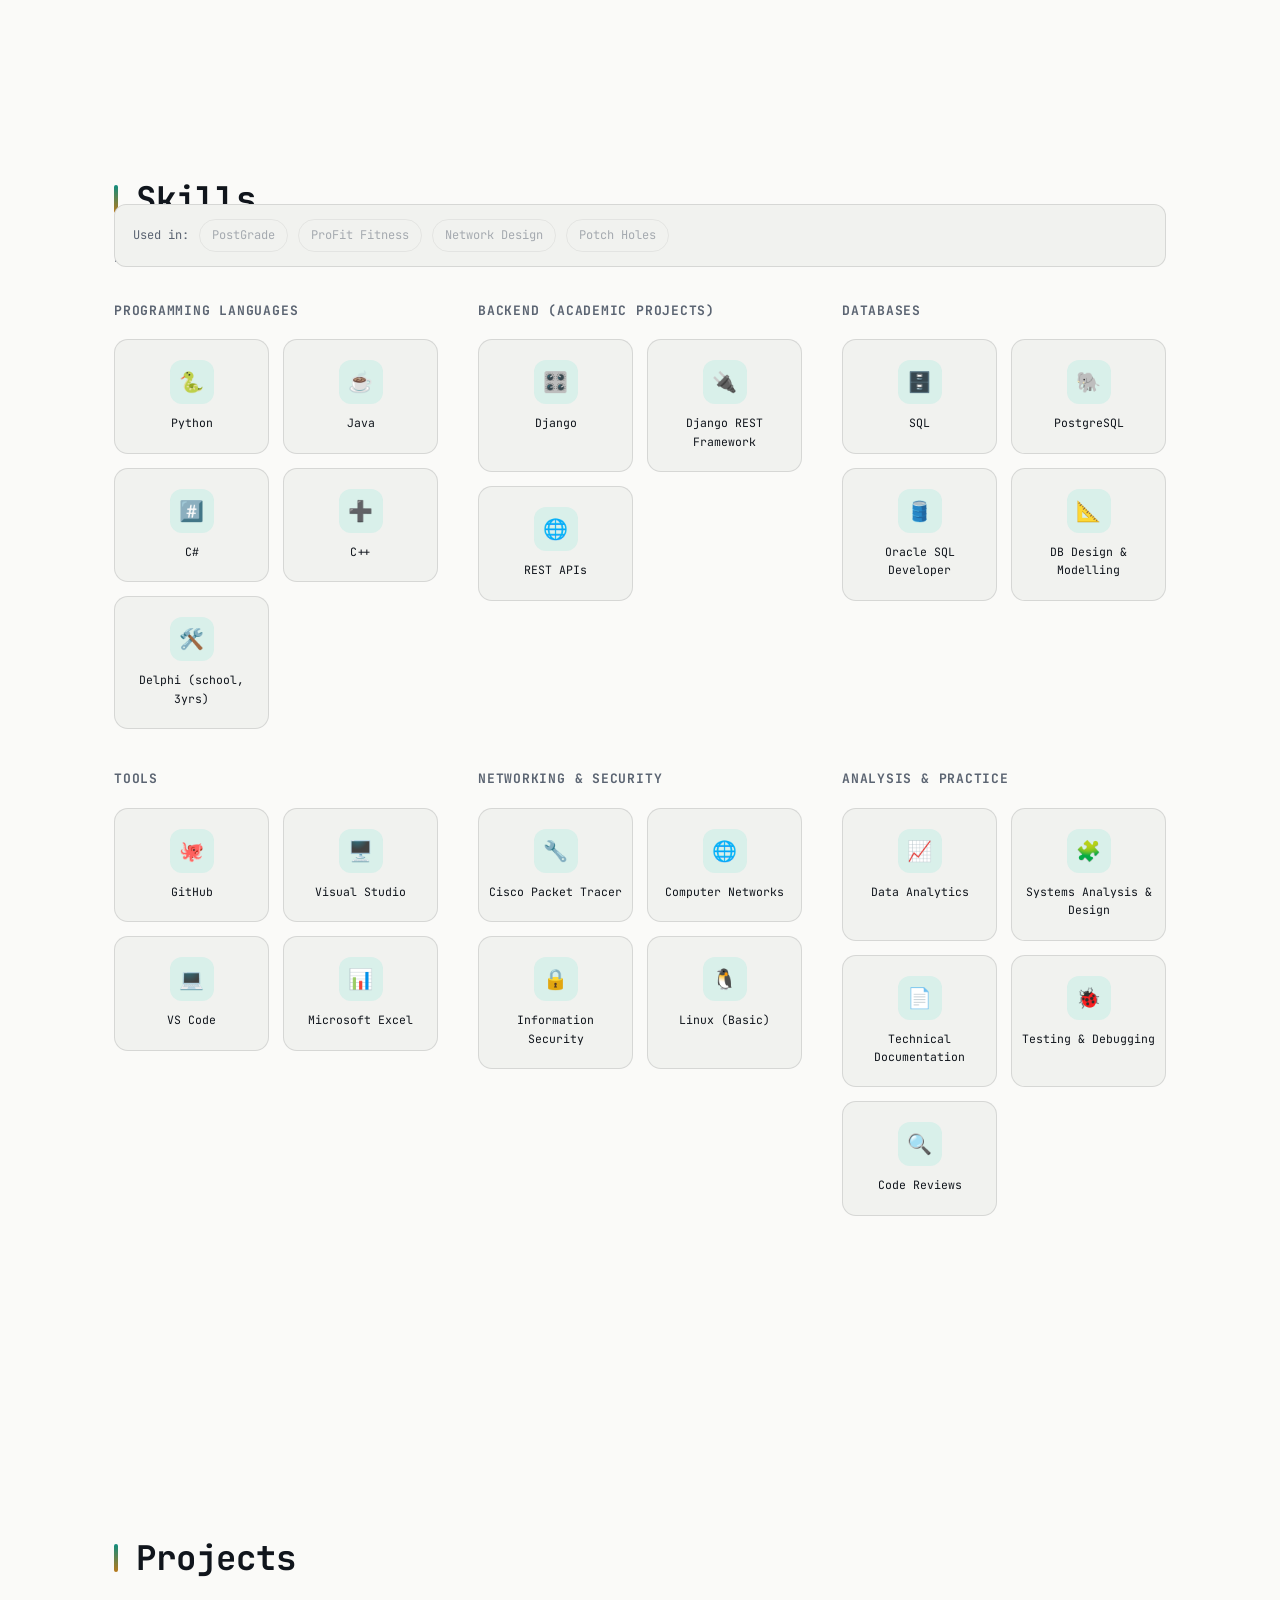
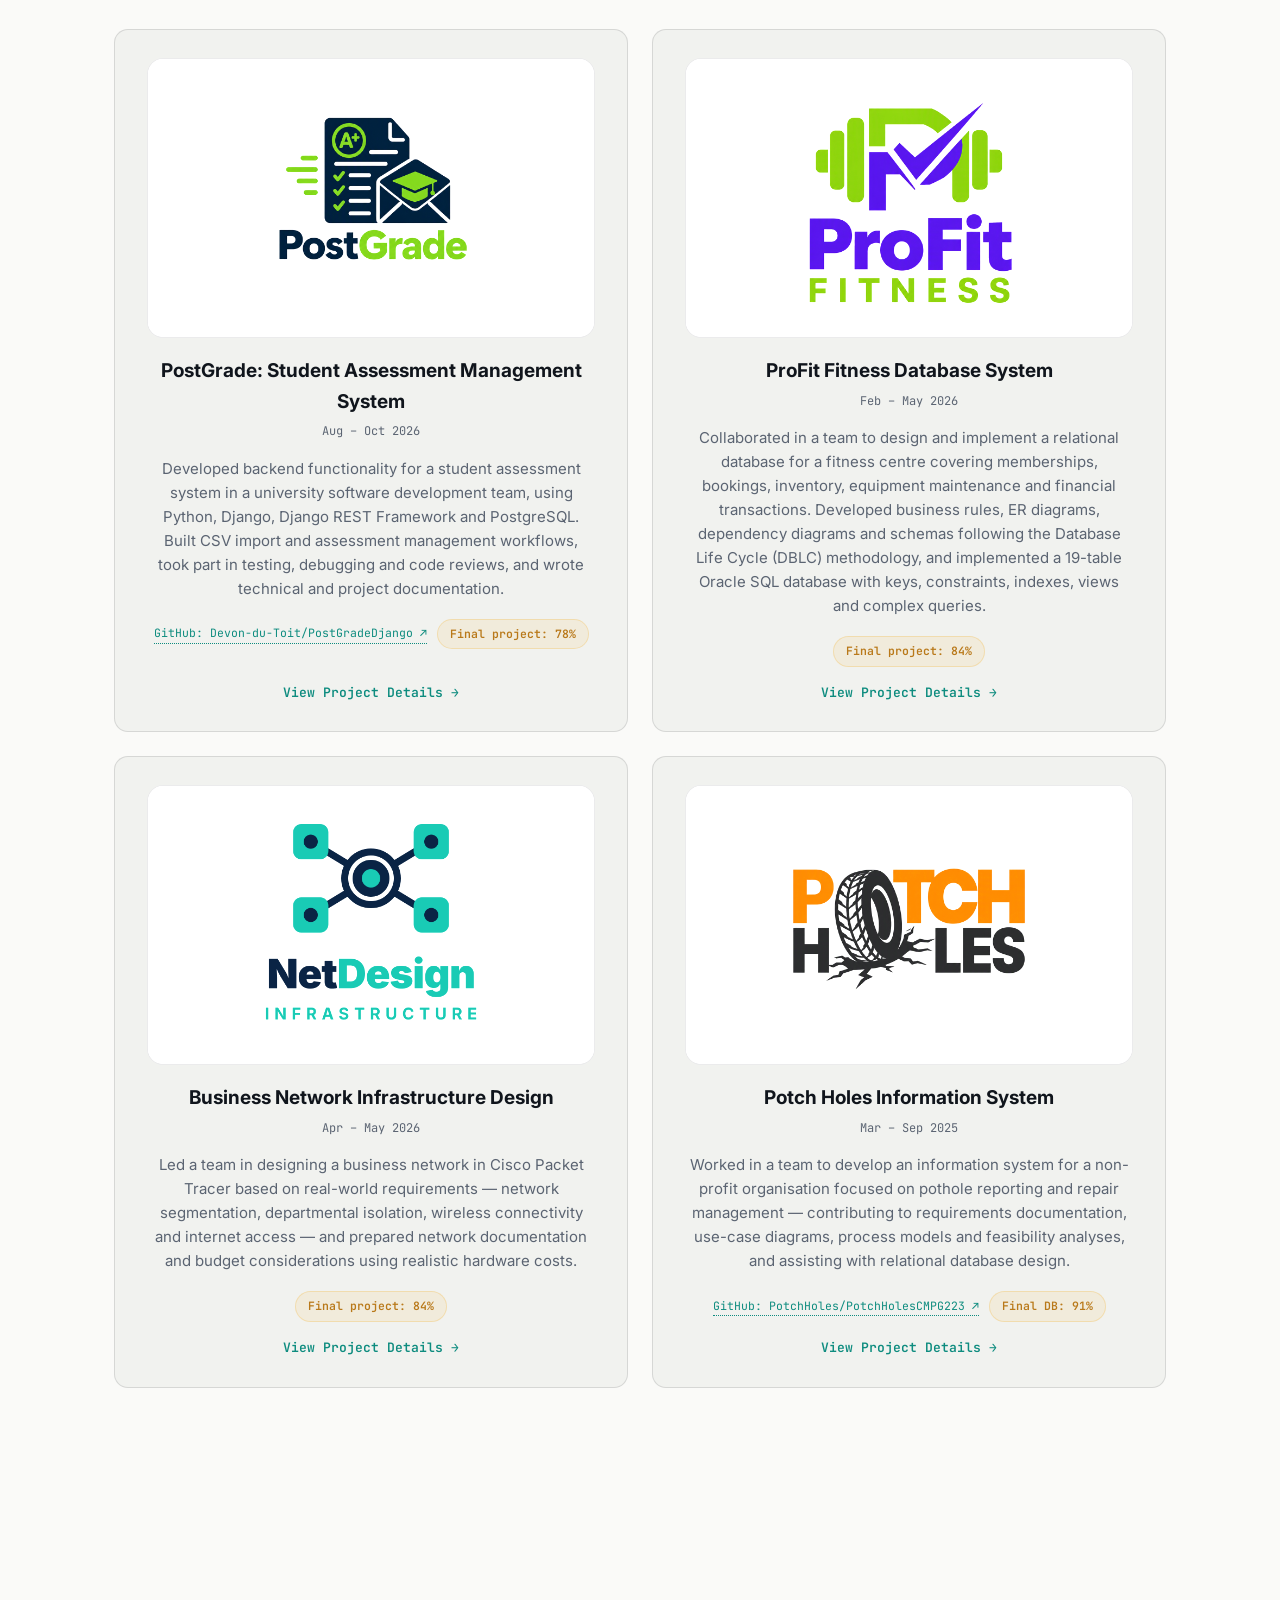
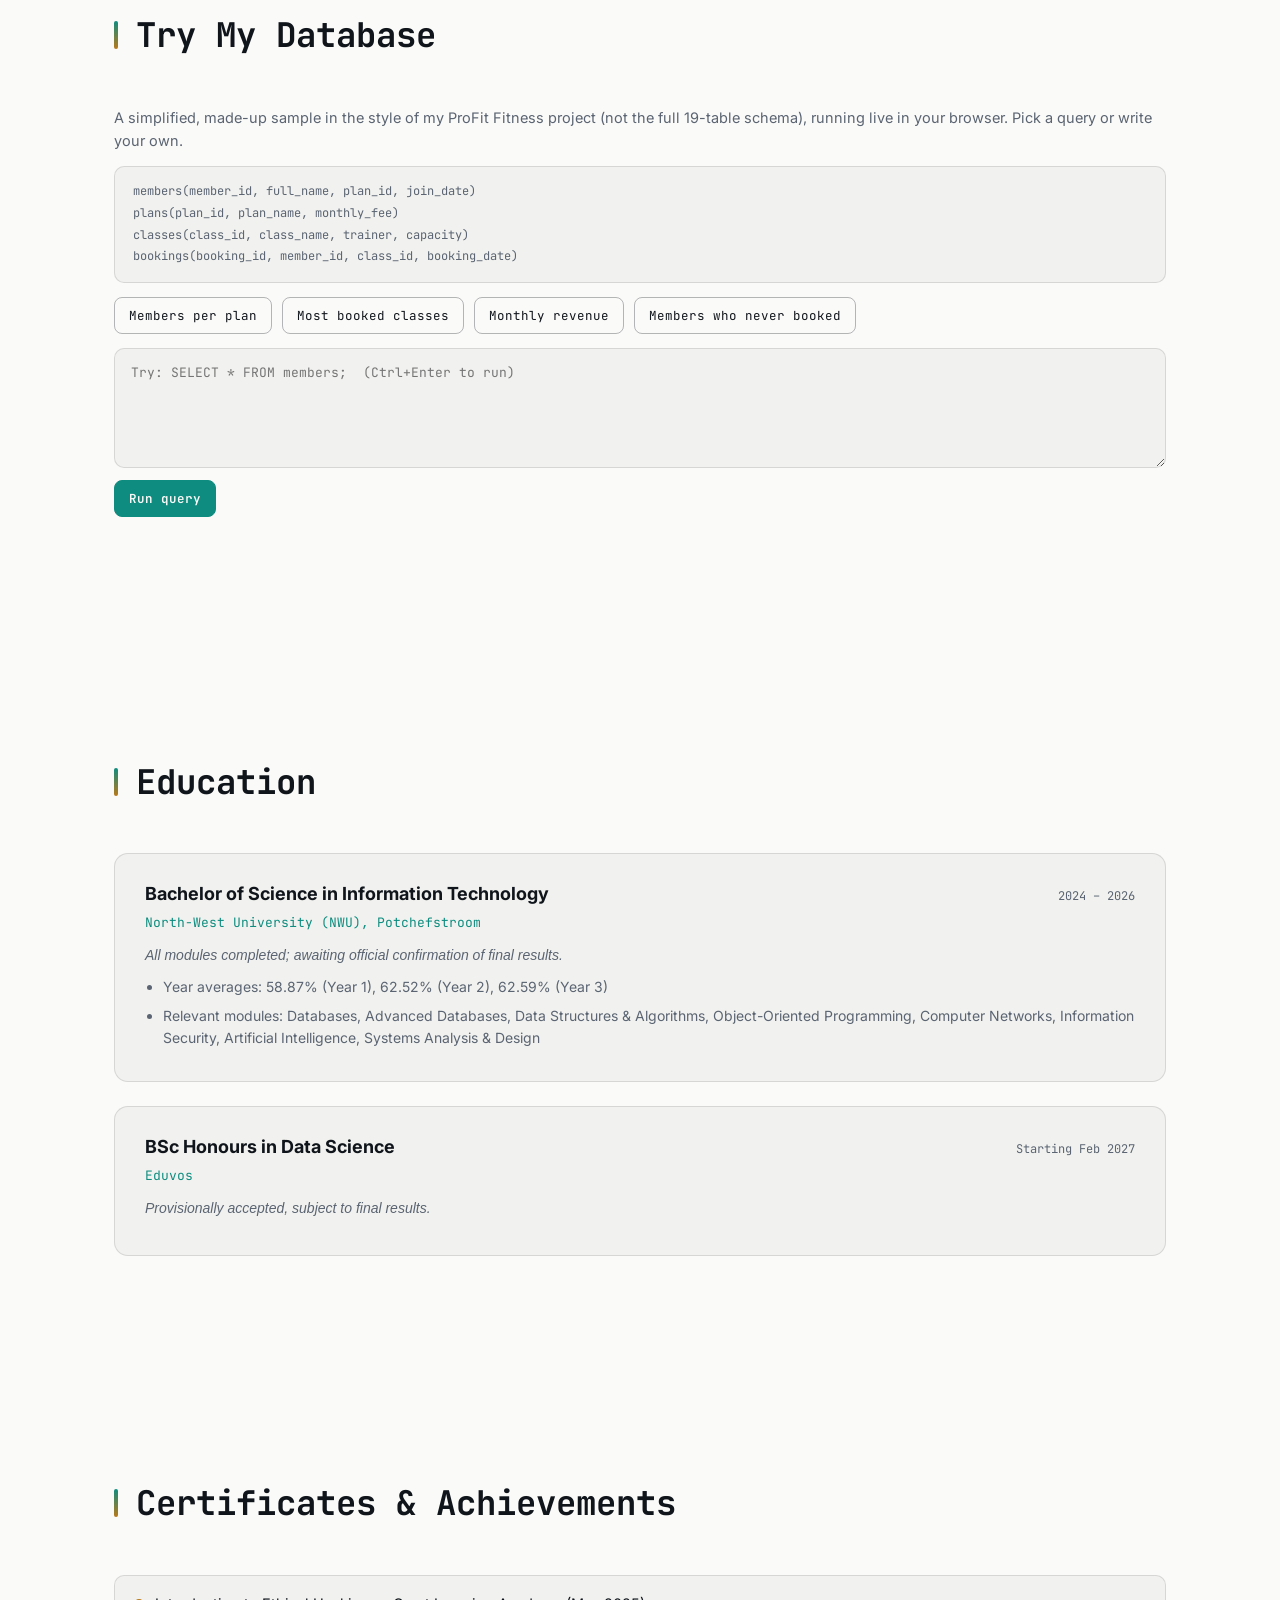
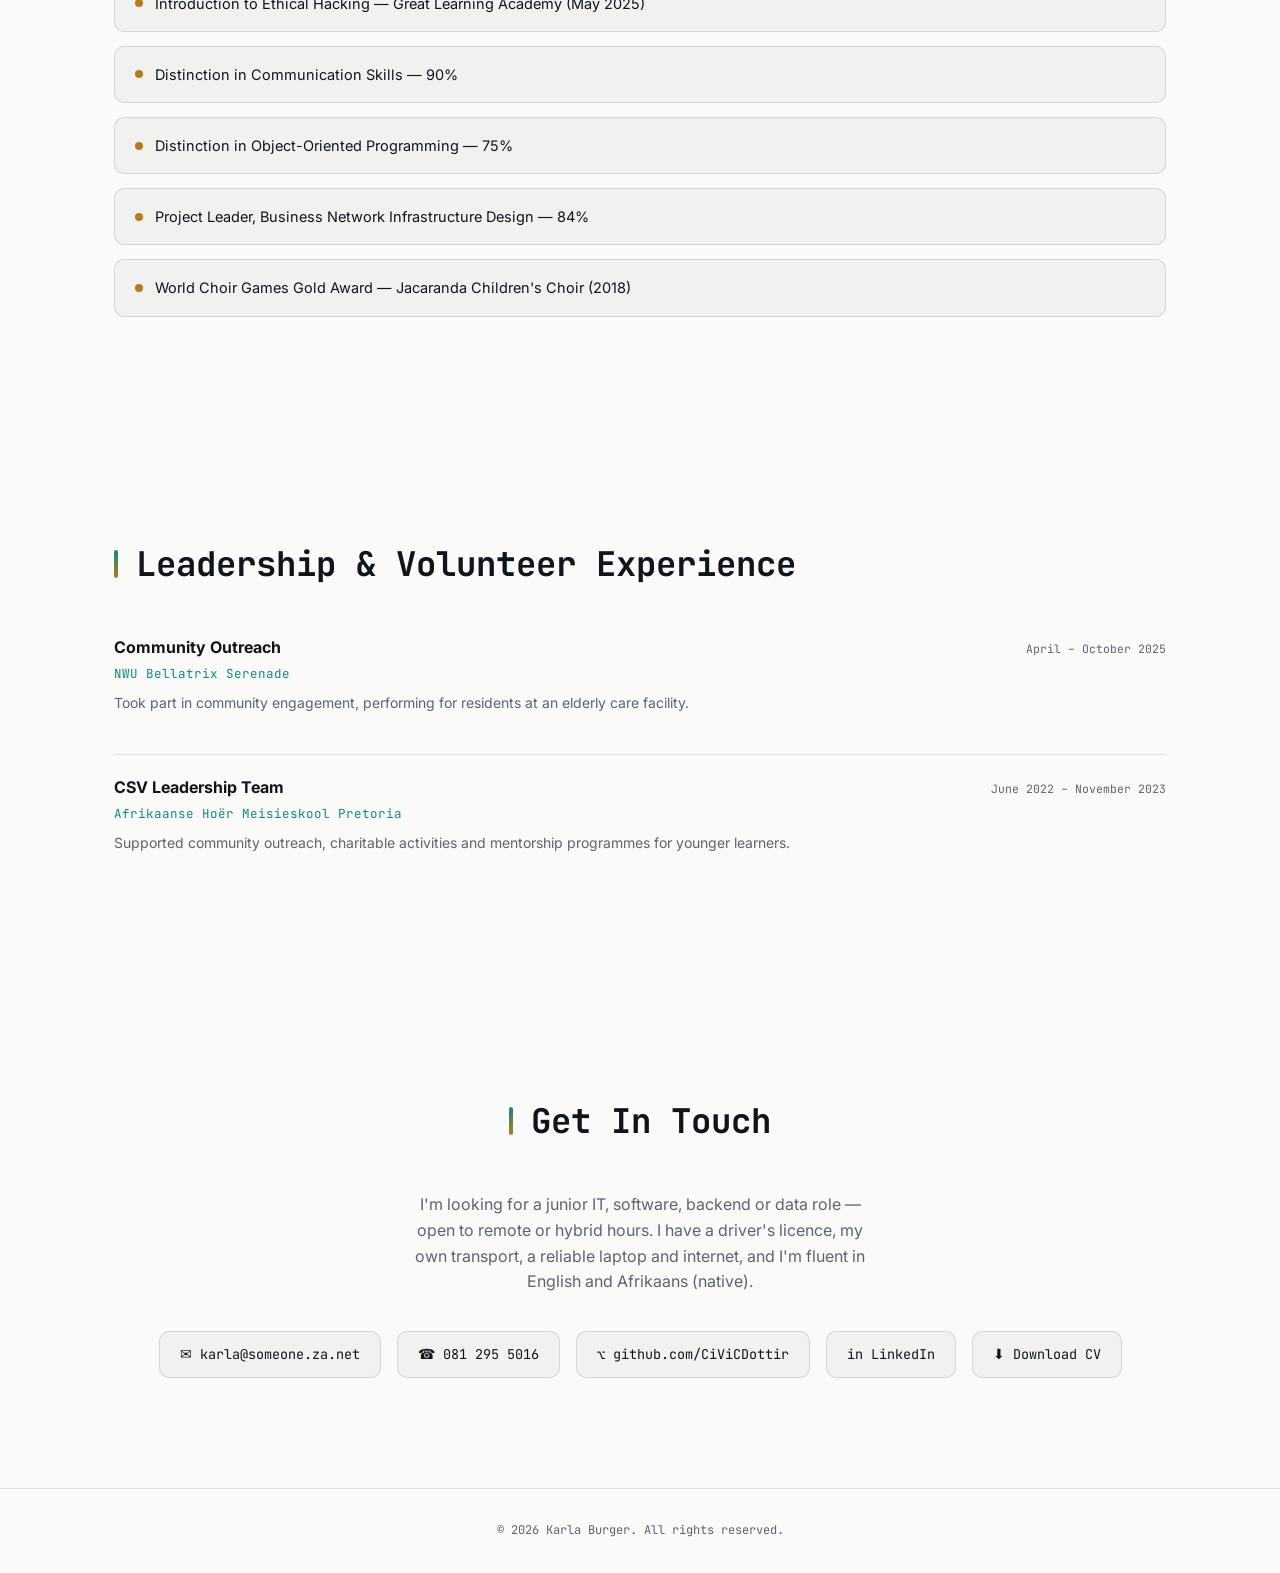
==== commit 730890d8: "Add downloable PDF CV" ====
--- a/index.html
+++ b/index.html
@@ -37,9 +37,10 @@
       Oracle SQL. Looking for a junior IT, software, backend or data role
       before starting my Data Science Honours in February 2027.
 </p>
-    <div class="hero-buttons">
-      <a href="#projects" class="btn btn-primary">View My Projects</a>
-      <a href="#contact" class="btn btn-secondary">Get In Touch</a>
+      <div class="hero-buttons">
+        <a href="#projects" class="btn btn-primary">View My Projects</a>
+        <a href="#contact" class="btn btn-secondary">Get In Touch</a>
+        <a href="assets/Karla_Burger_CV.pdf" class="btn btn-secondary" download="Karla_Burger_CV.pdf">⬇ Download CV</a>
     </div>
   </div>
   <div class="hero-image">
@@ -390,6 +391,9 @@
   <a href="https://www.linkedin.com/in/karla-l-burger" target="_blank" rel="noopener" class="contact-link">
     in LinkedIn
   </a>
+    <a href="assets/Karla_Burger_CV.pdf" class="contact-link" download="Karla_Burger_CV.pdf">
+    ⬇ Download CV
+  </a>
 </div>
 </section>
 
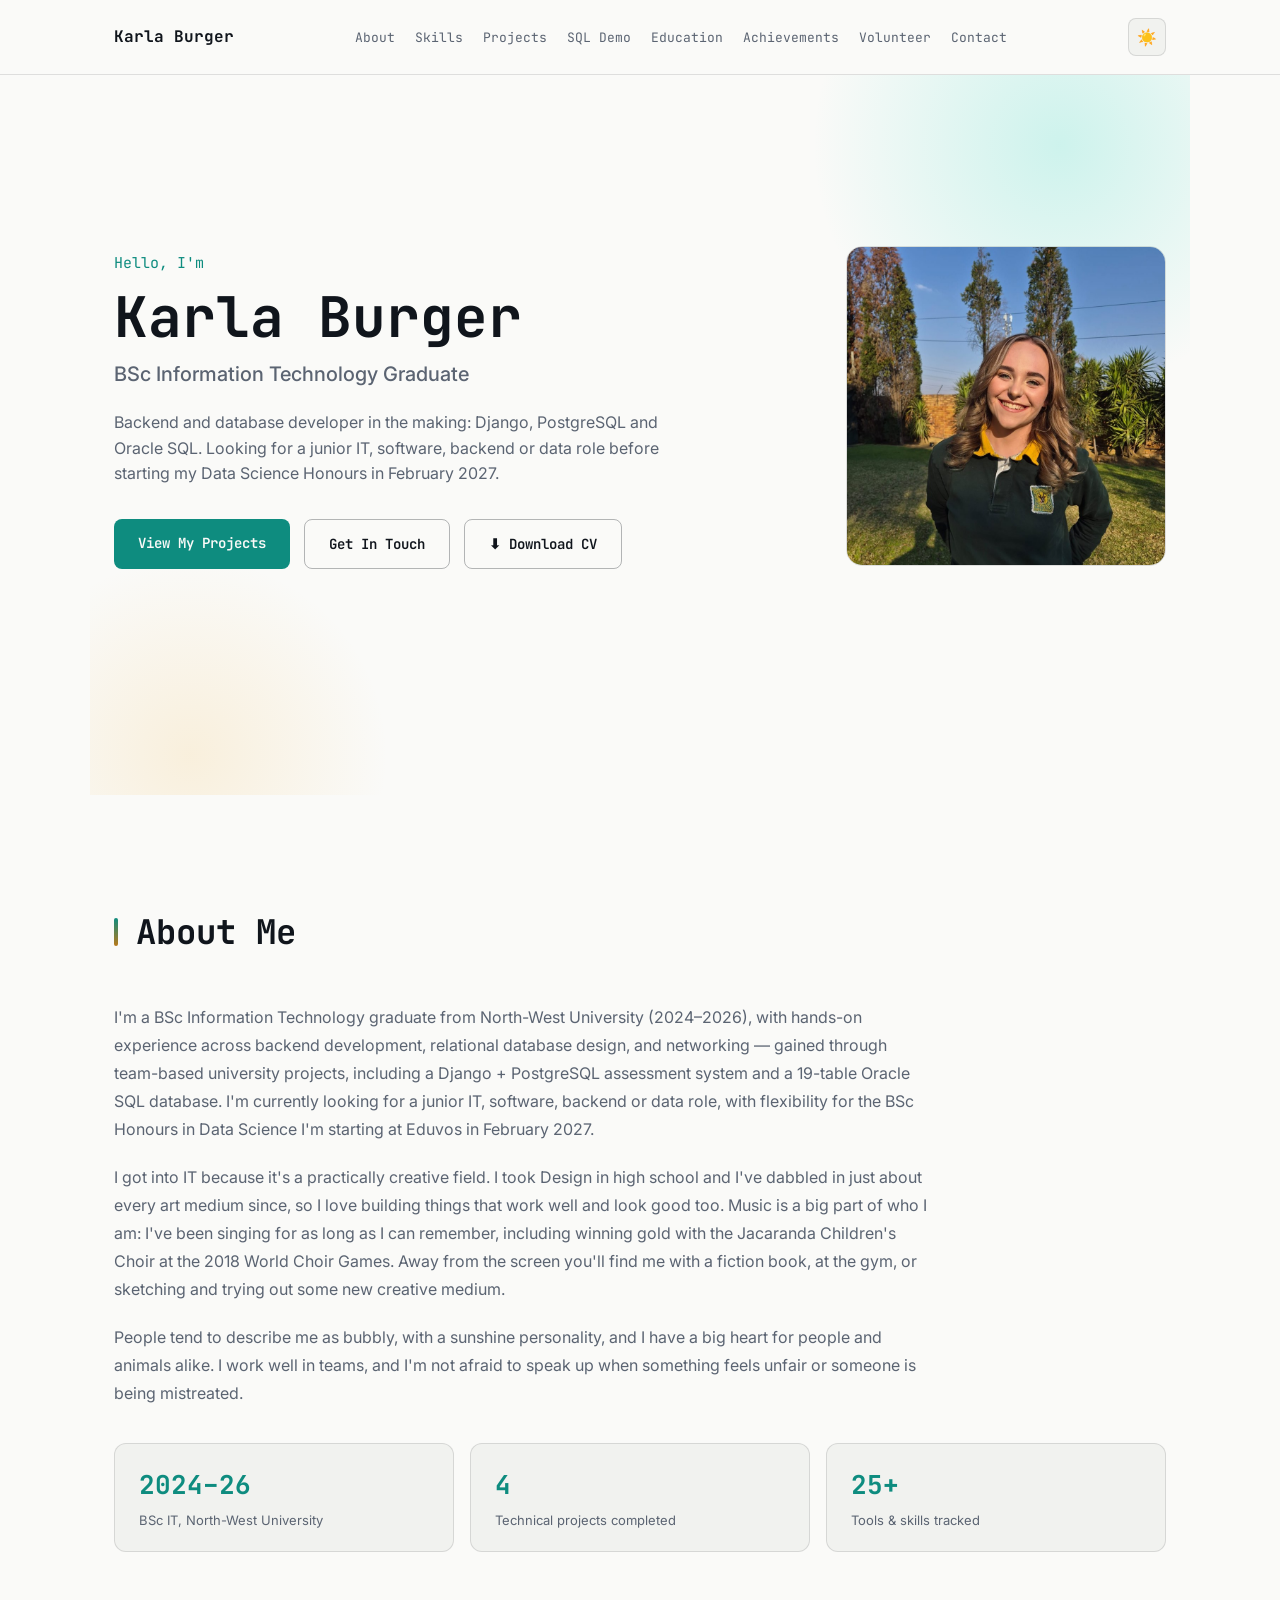
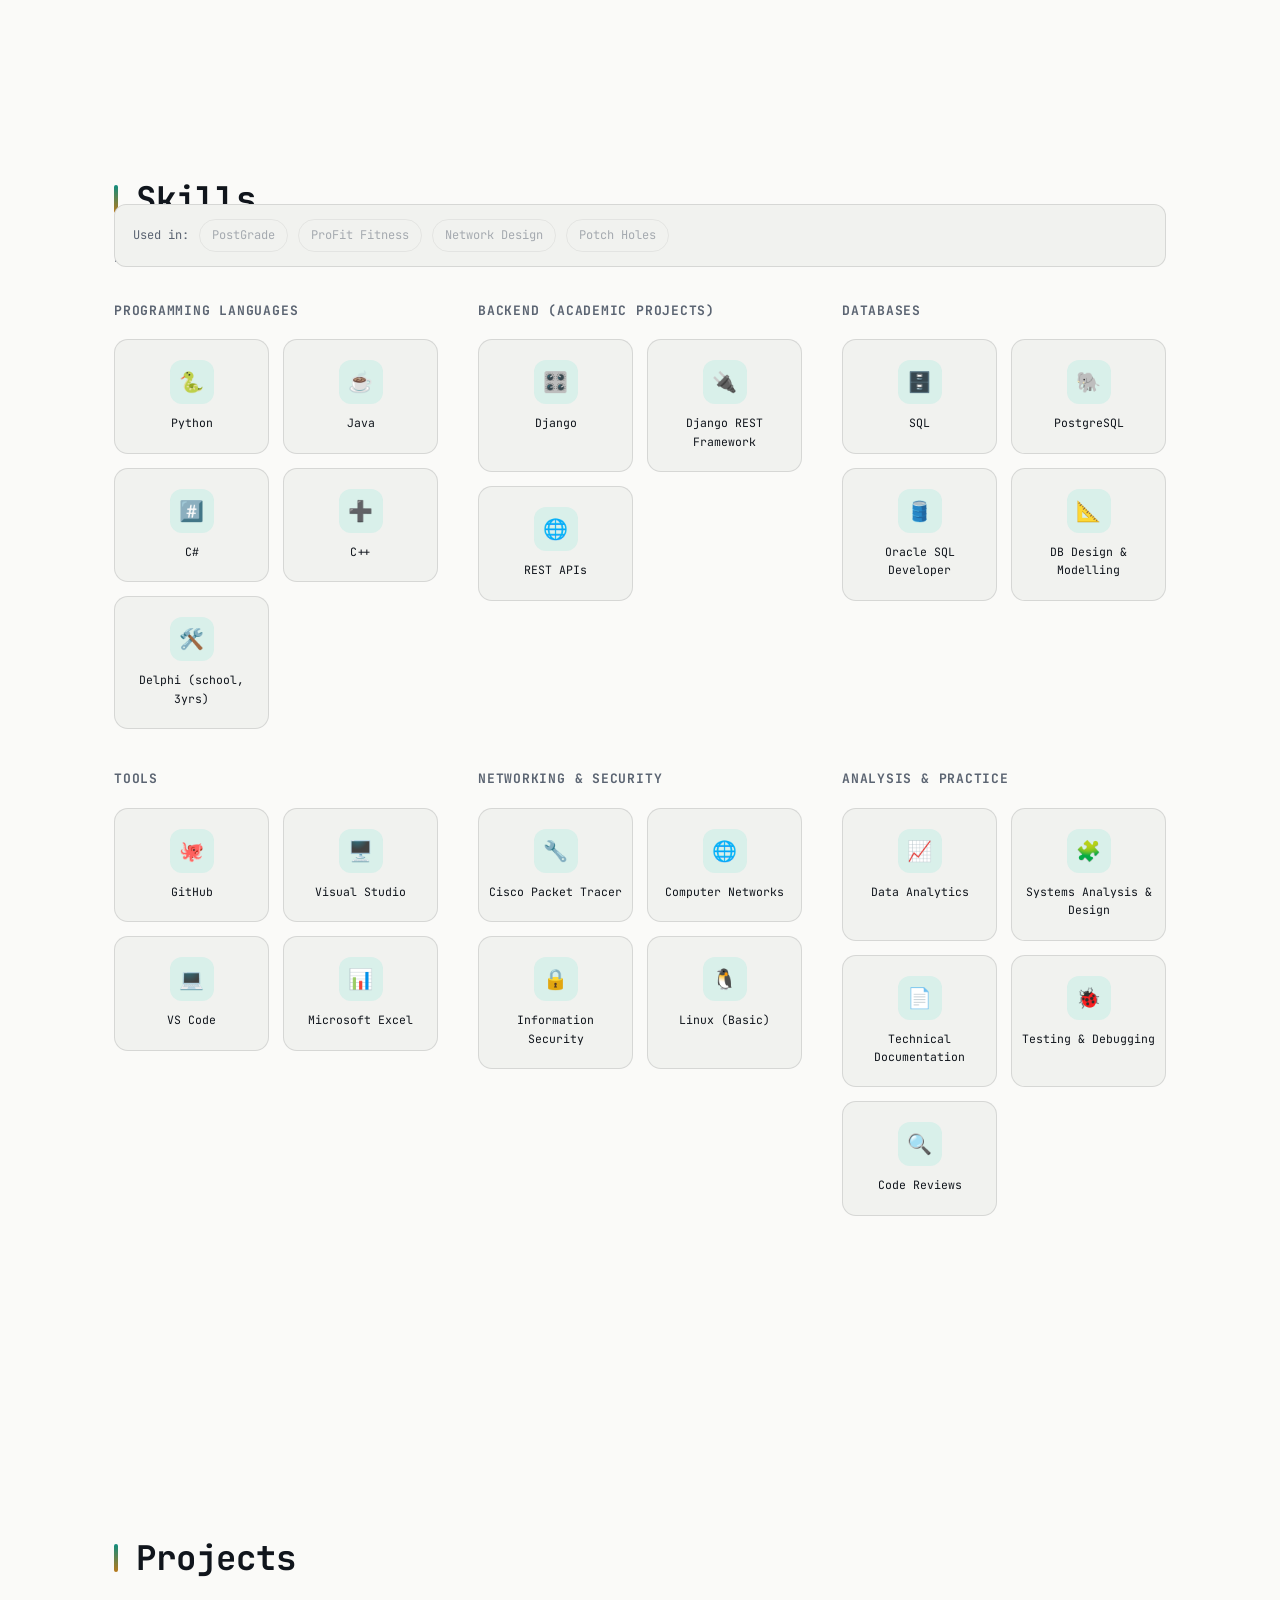
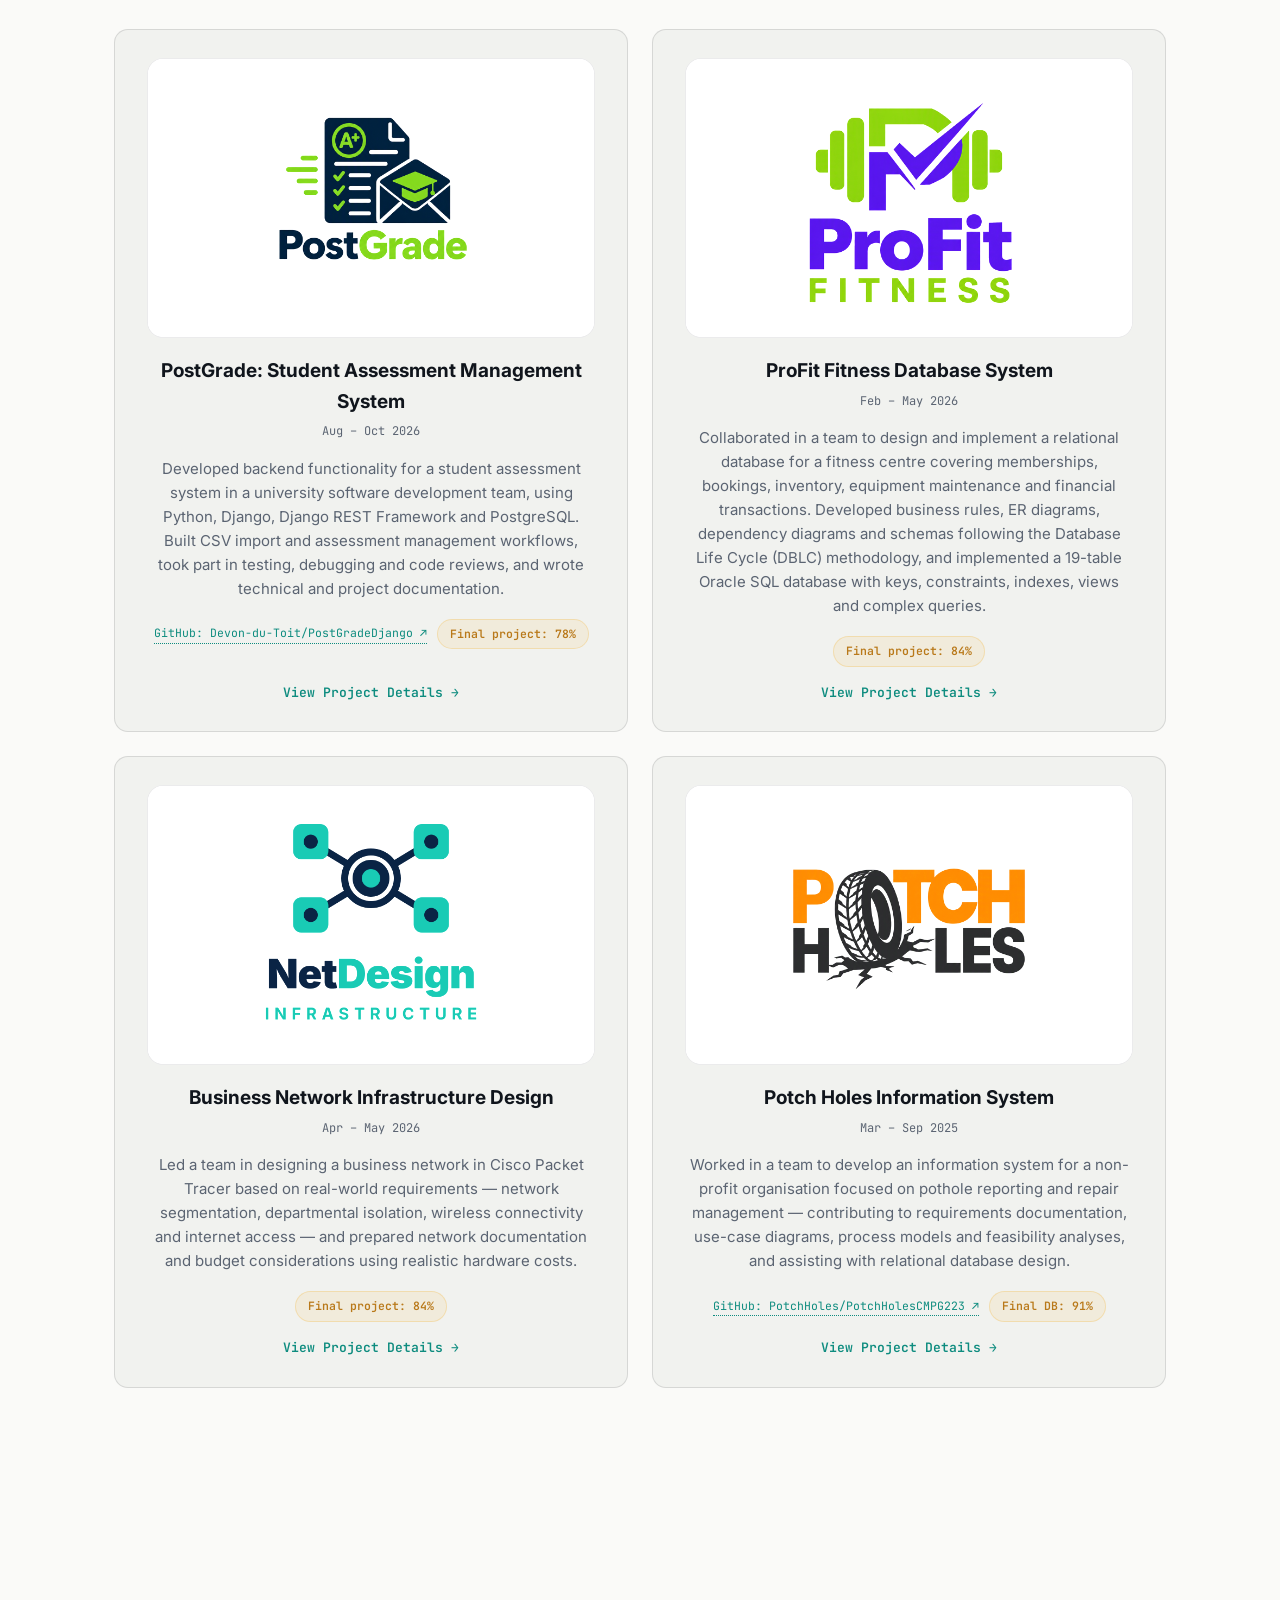
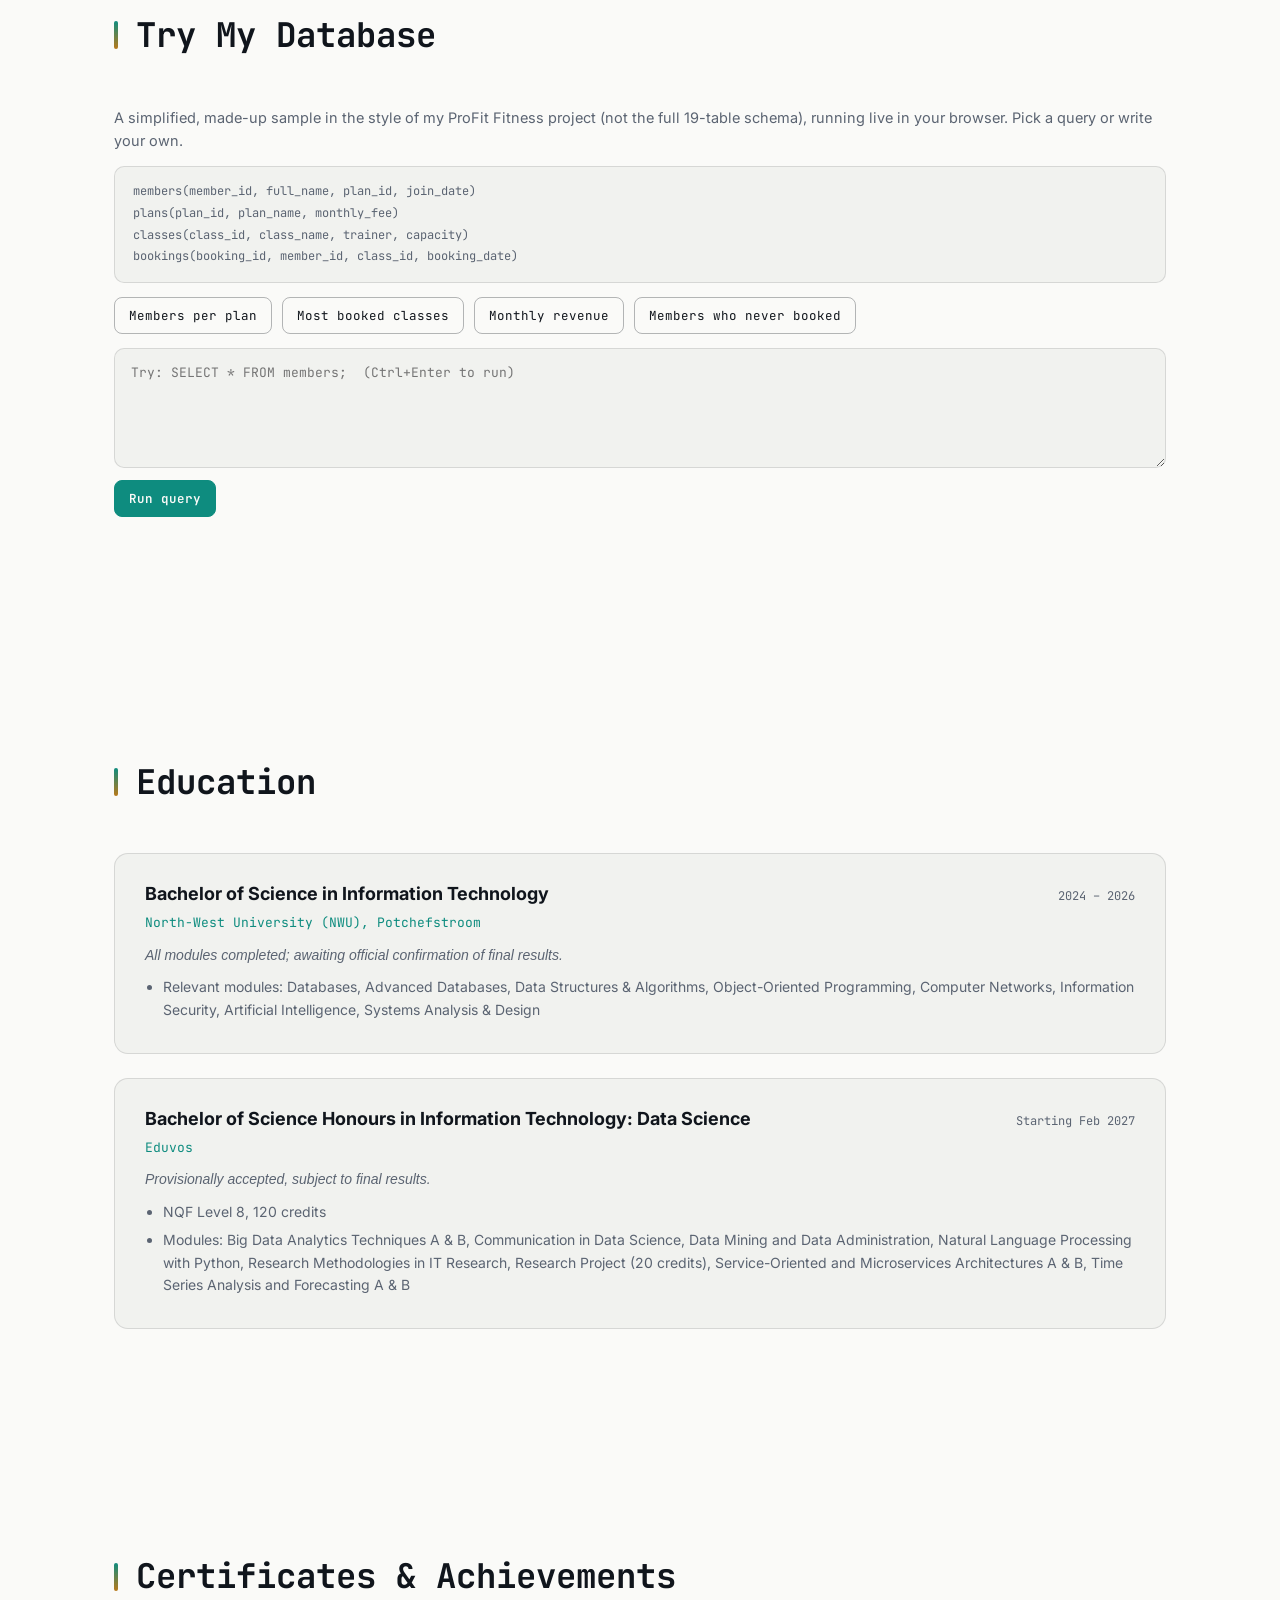
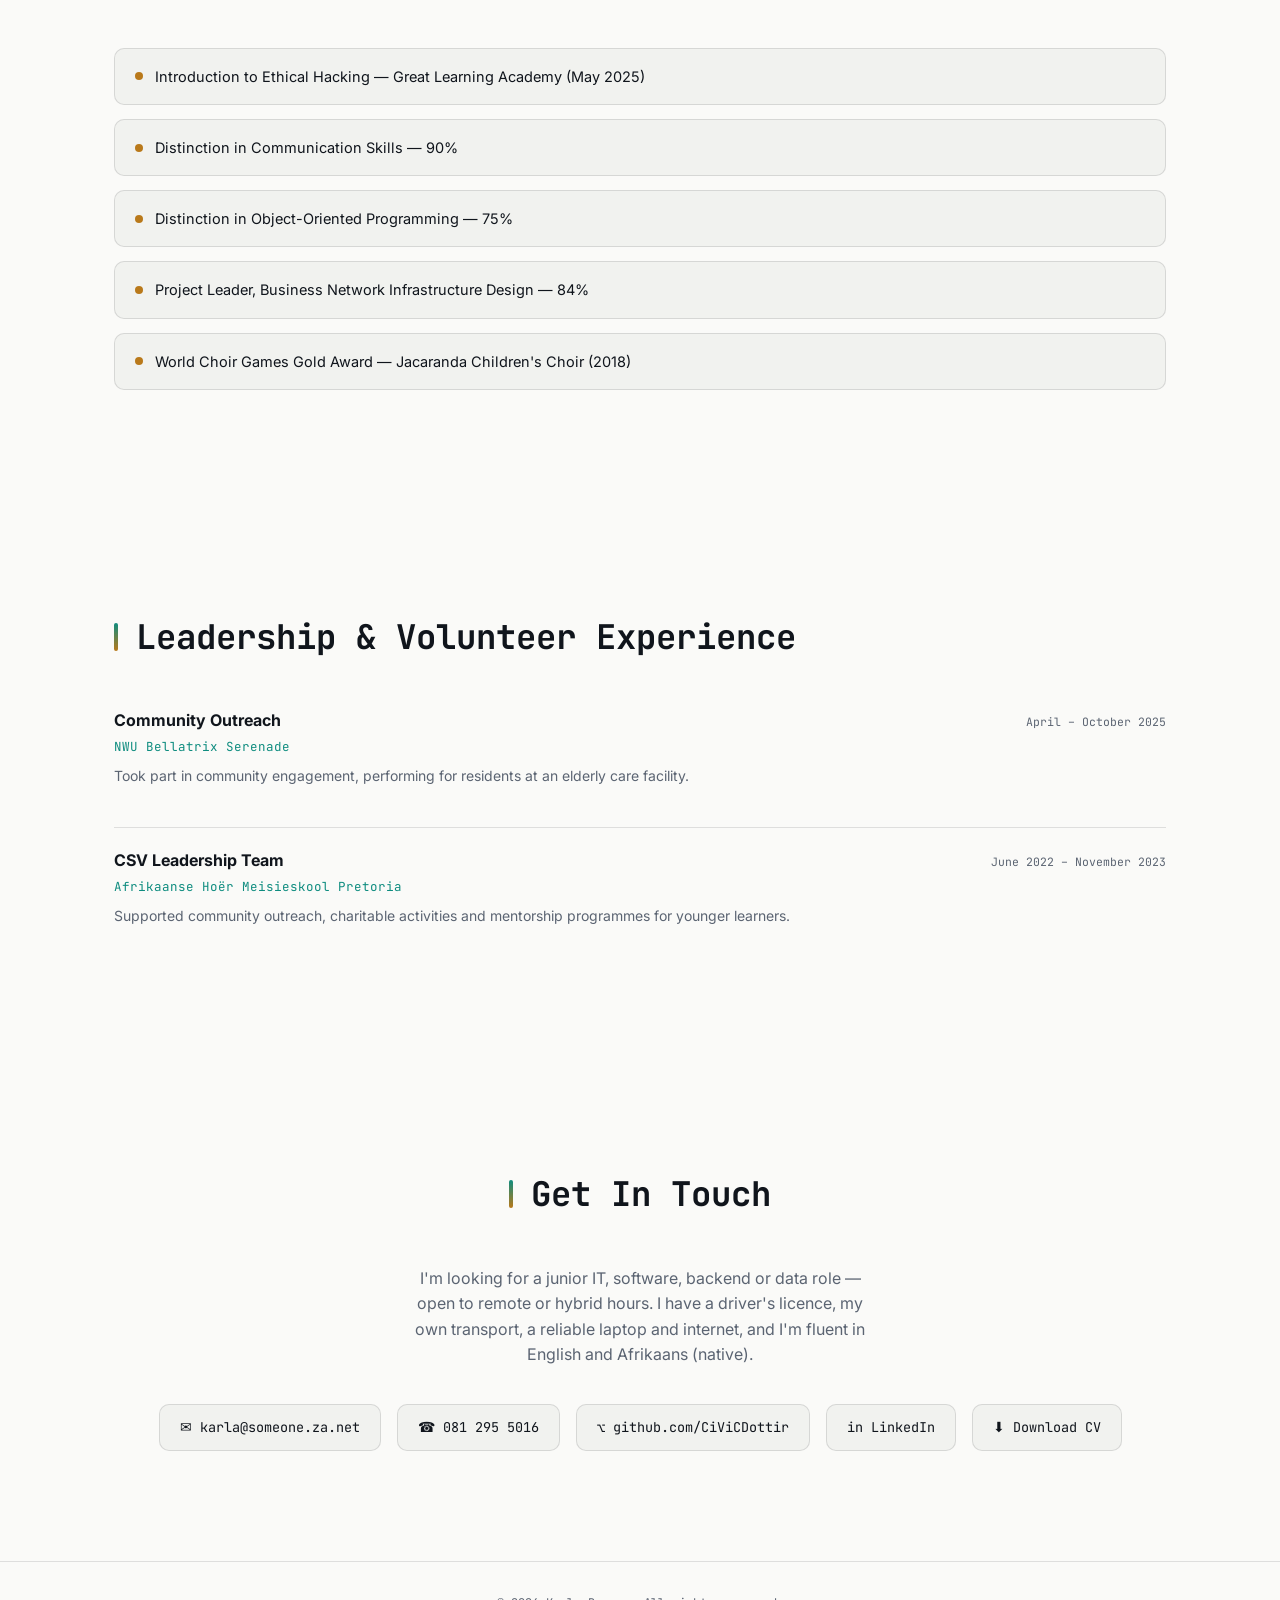
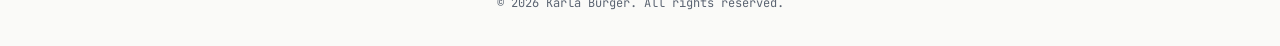
==== commit ec4a33f8: "Update education section" ====
--- a/index.html
+++ b/index.html
@@ -316,20 +316,22 @@
       <div class="edu-institution">North-West University (NWU), Potchefstroom</div>
       <p class="edu-note">All modules completed; awaiting official confirmation of final results.</p>
       <ul class="edu-details">
-        <li>Year averages: 58.87% (Year 1), 62.52% (Year 2), 62.59% (Year 3)</li>
         <li>Relevant modules: Databases, Advanced Databases, Data Structures &amp; Algorithms, Object-Oriented Programming, Computer Networks, Information Security, Artificial Intelligence, Systems Analysis &amp; Design</li>
       </ul>
     </div>
 
-       <div class="education-item">
+    <div class="education-item">
       <div class="edu-header">
-        <h3>BSc Honours in Data Science</h3>
+        <h3>Bachelor of Science Honours in Information Technology: Data Science</h3>
         <span class="edu-dates">Starting Feb 2027</span>
       </div>
       <div class="edu-institution">Eduvos</div>
       <p class="edu-note">Provisionally accepted, subject to final results.</p>
-    </div>
-  </div>
+      <ul class="edu-details">
+        <li>NQF Level 8, 120 credits</li>
+        <li>Modules: Big Data Analytics Techniques A &amp; B, Communication in Data Science, Data Mining and Data Administration, Natural Language Processing with Python, Research Methodologies in IT Research, Research Project (20 credits), Service-Oriented and Microservices Architectures A &amp; B, Time Series Analysis and Forecasting A &amp; B</li>
+      </ul>
+    </div>
 </section>
 
 <section id="achievements">
--- a/style.css
+++ b/style.css
@@ -692,35 +692,6 @@
 .projects-grid .project-card.reveal.match {
   border-color: var(--amber);
   box-shadow: 0 0 24px rgba(242, 184, 75, 0.3);
-}
-
-.skill-item[data-used]::after {
-  content: "Used in: " attr(data-used);
-  position: absolute;
-  bottom: calc(100% + 8px);
-  left: 50%;
-  transform: translateX(-50%);
-  width: max-content;
-  max-width: 200px;
-  padding: 8px 12px;
-  border-radius: 8px;
-  background: var(--bg);
-  border: 1px solid var(--border-strong);
-  color: var(--text);
-  font-family: var(--font-body);
-  font-size: 12px;
-  line-height: 1.4;
-  text-align: center;
-  opacity: 0;
-  pointer-events: none;
-  transition: opacity 0.15s ease;
-  z-index: 10;
-}
-
-.skill-item[data-used]:hover::after,
-.skill-item[data-used]:focus-visible::after,
-.skill-item.pinned[data-used]::after {
-  opacity: 1;
 }
 
 .skill-item:hover,
@@ -1097,4 +1068,98 @@
     opacity: 1;
     transform: none;
   }
+}
+
+/* ---- Project detail pages: hero banner ---- */
+.detail-hero {
+  display: grid;
+  grid-template-columns: 300px 1fr;
+  gap: 24px;
+  margin-bottom: 32px;
+}
+
+.detail-logo {
+  width: 100%;
+  height: 100%;
+  min-height: 240px;
+  object-fit: contain;
+  background: #fff;
+  border: 1px solid var(--border);
+  border-radius: 16px;
+  filter: brightness(1.04);
+  transition: border-color 0.2s ease, box-shadow 0.2s ease, transform 0.2s ease;
+}
+
+.detail-logo:hover {
+  border-color: var(--teal);
+  box-shadow: 0 14px 30px -14px var(--glow);
+  transform: translateY(-3px);
+}
+
+.detail-stats {
+  display: grid;
+  grid-template-columns: repeat(2, 1fr);
+  gap: 16px;
+}
+
+.detail-stat {
+  display: flex;
+  flex-direction: column;
+  justify-content: center;
+  gap: 4px;
+  background: var(--bg-panel);
+  border: 1px solid var(--border);
+  border-radius: 12px;
+  padding: 20px 24px;
+  transition: border-color 0.2s ease, box-shadow 0.2s ease, transform 0.2s ease;
+}
+
+.detail-stat:hover {
+  border-color: var(--teal);
+  box-shadow: 0 14px 30px -14px var(--glow);
+  transform: translateY(-2px);
+}
+
+.detail-stat-value {
+  font-family: var(--font-mono);
+  font-size: 22px;
+  font-weight: 700;
+  color: var(--teal);
+  line-height: 1.2;
+}
+
+.detail-stat-value.highlight {
+  color: var(--amber);
+}
+
+.detail-stat-label {
+  font-size: 13px;
+  color: var(--text-dim);
+}
+
+@media (max-width: 768px) {
+  .detail-hero {
+    grid-template-columns: 1fr;
+  }
+
+  .detail-logo {
+    min-height: 200px;
+    height: 200px;
+  }
+
+  .detail-stats {
+    grid-template-columns: 1fr 1fr;
+  }
+}
+
+/* ---- Detail banner: amber grade block ---- */
+.detail-stat.grade {
+  border-color: rgba(242, 184, 75, 0.35);
+  background: rgba(242, 184, 75, 0.06);
+  box-shadow: 0 0 24px -10px rgba(242, 184, 75, 0.45);
+}
+
+.detail-stat.grade:hover {
+  border-color: var(--amber);
+  box-shadow: 0 14px 30px -12px rgba(242, 184, 75, 0.6);
 }
